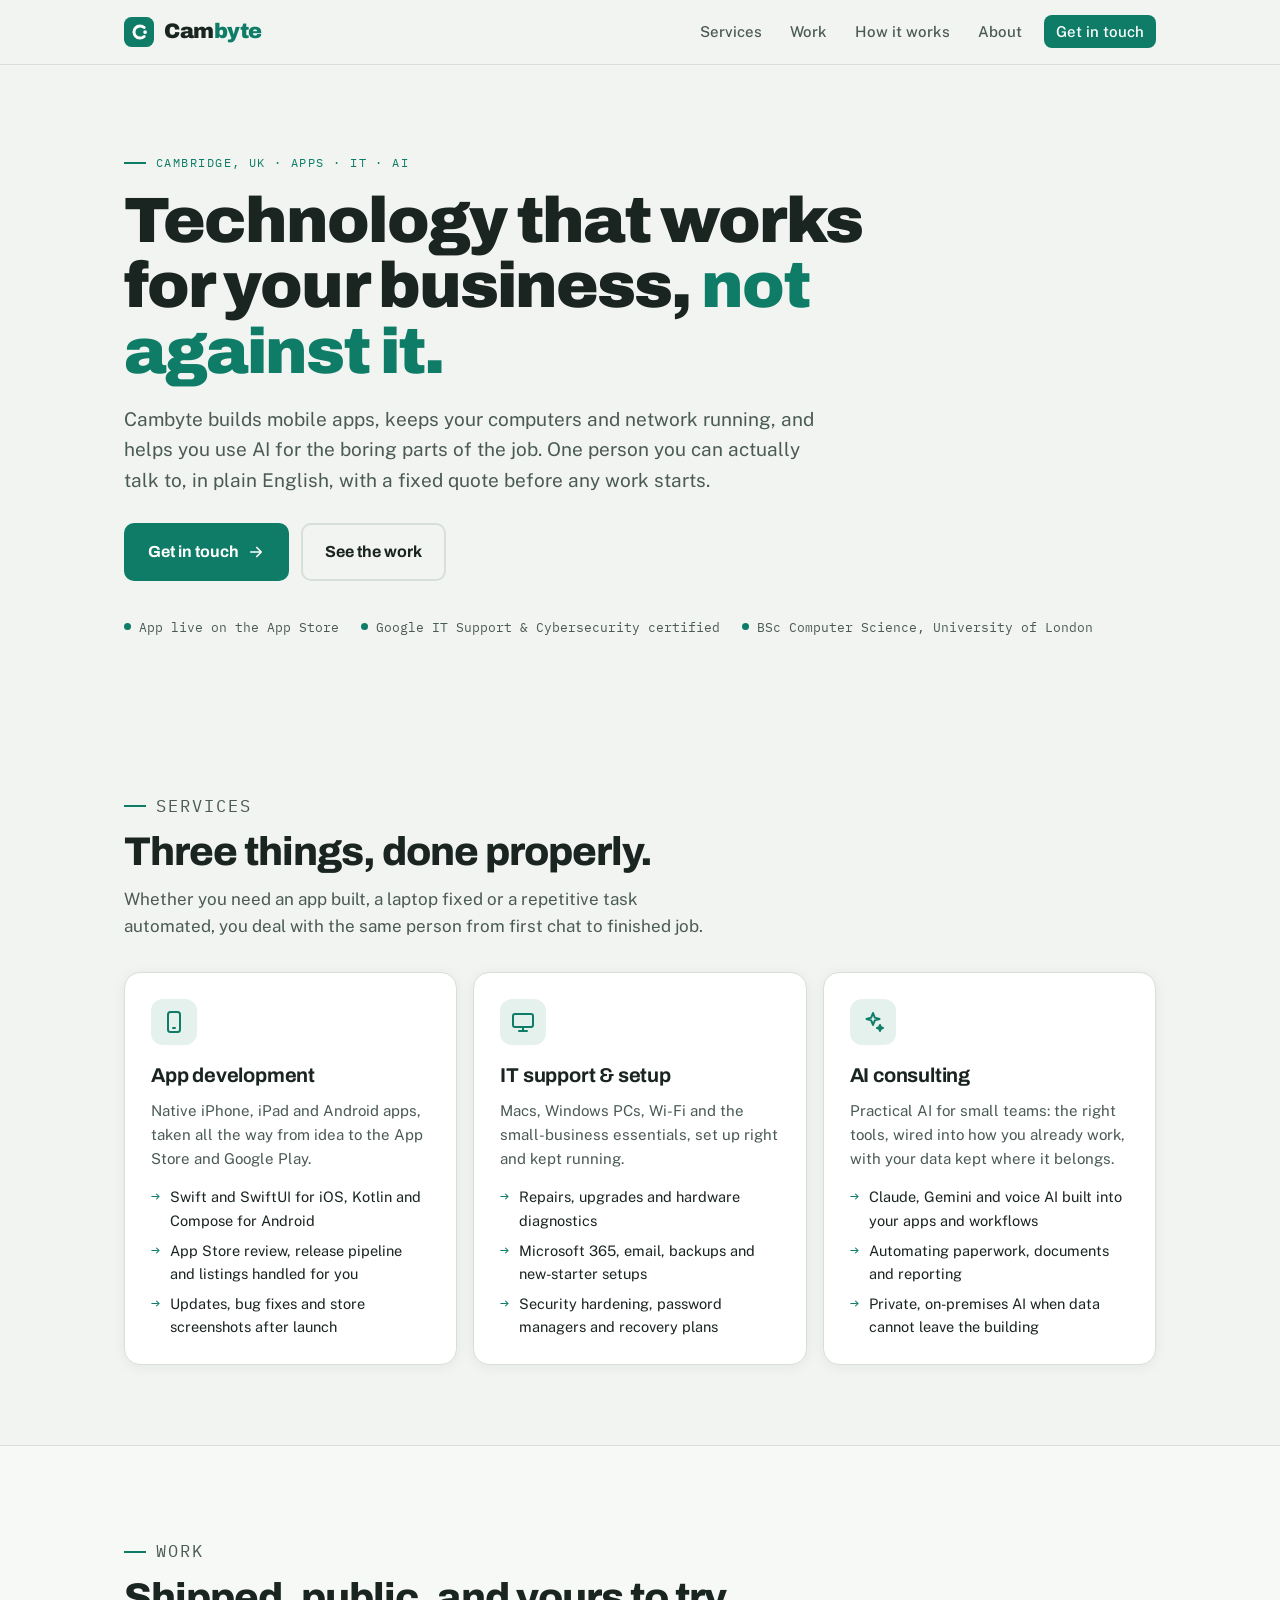
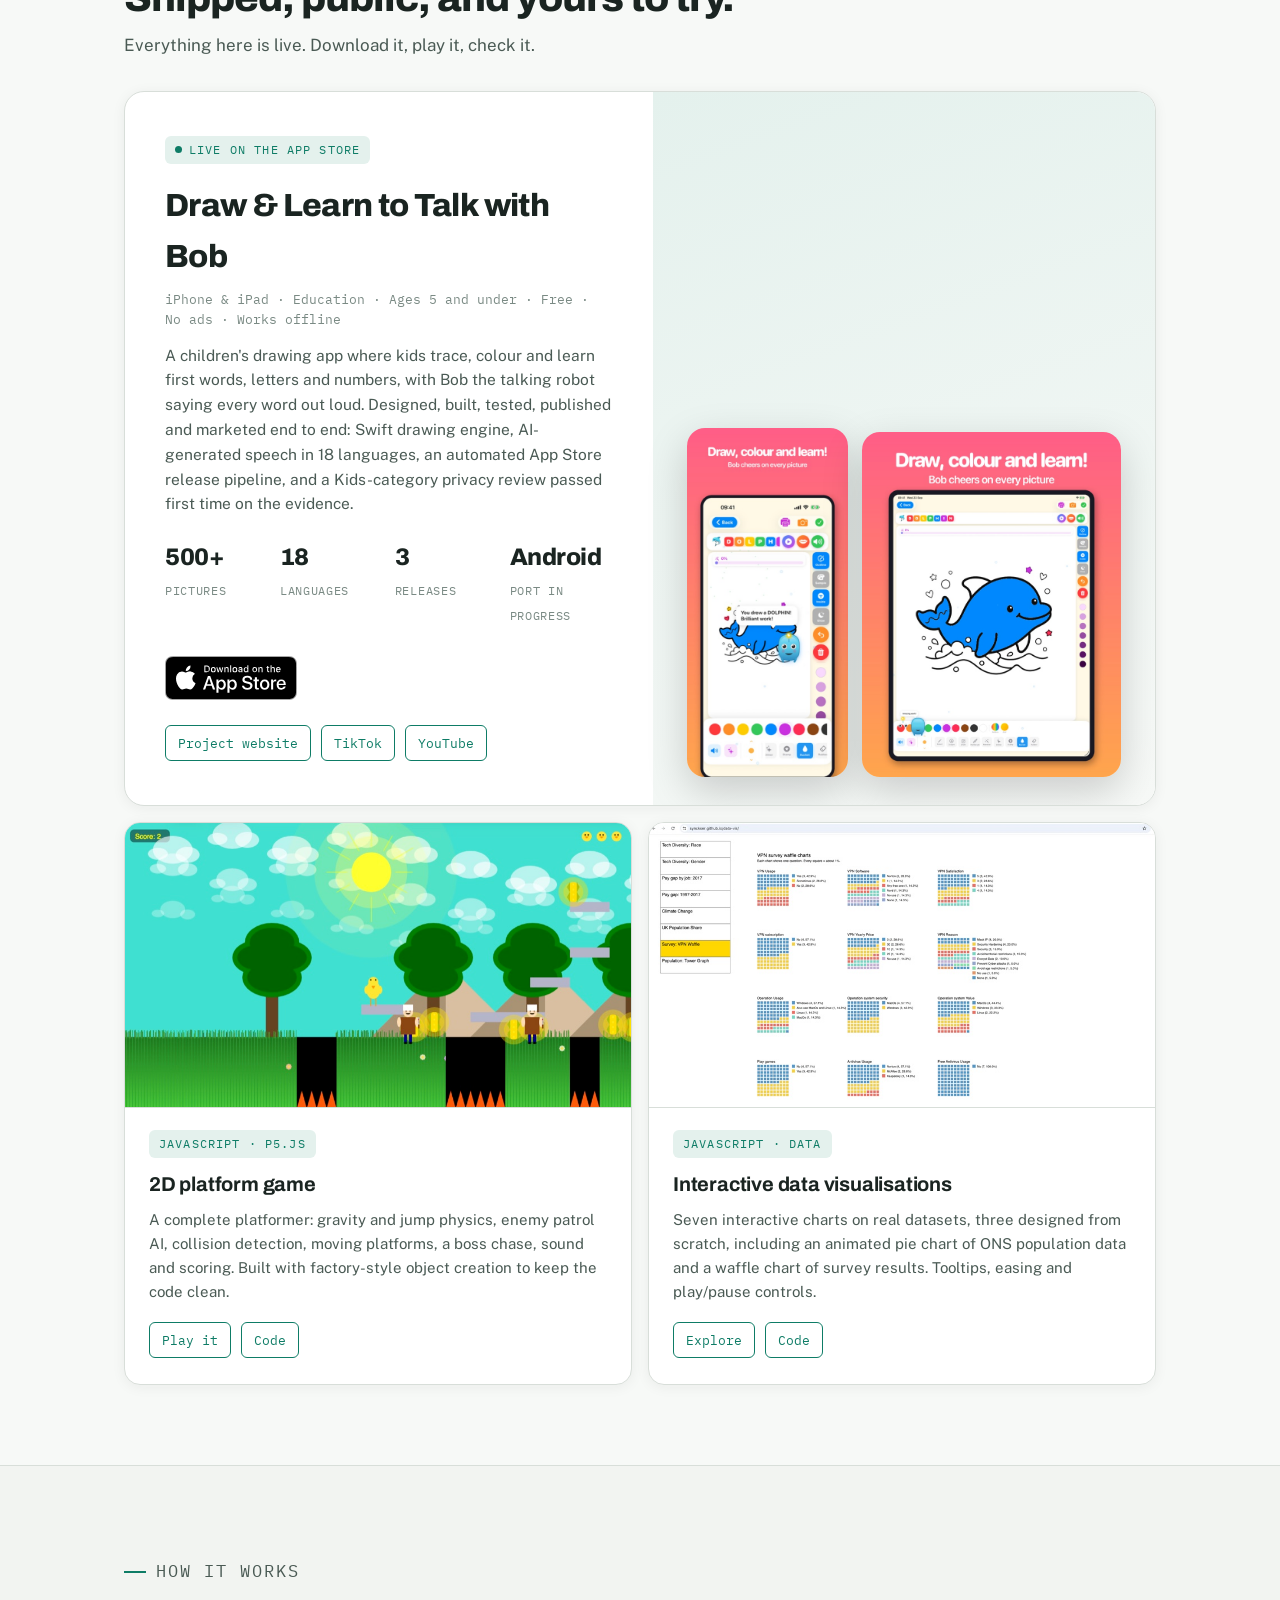
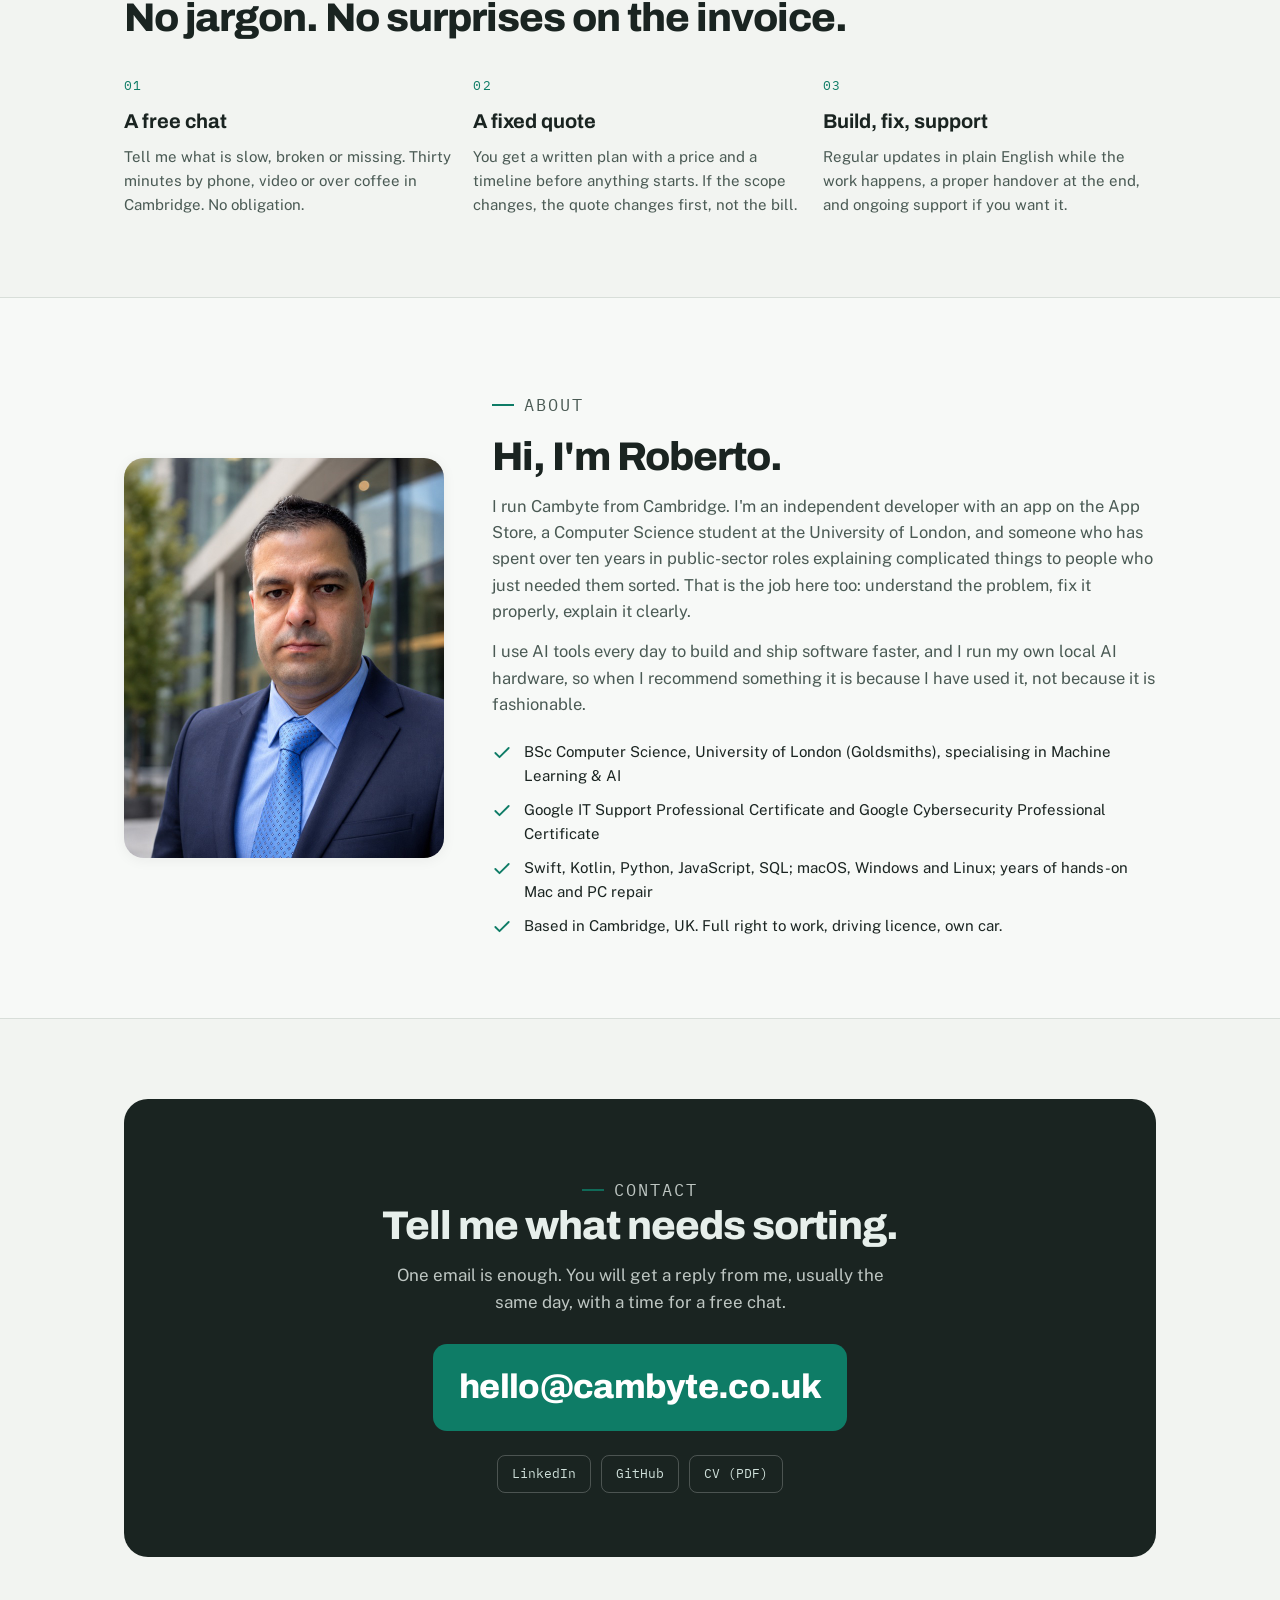
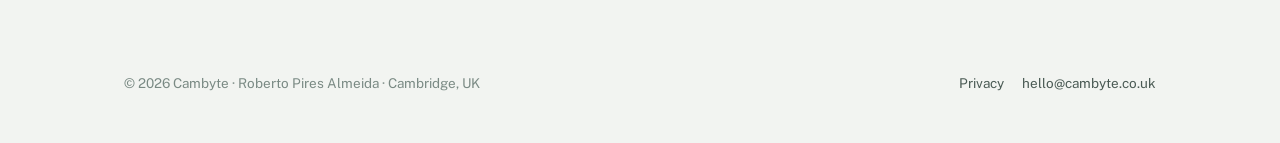
==== index.html @ 4ddfbe47 "Initial Cambyte site: services, work, about, contact, privacy Static HTML/CSS for cambyte.co.uk, dep" ====
<!DOCTYPE html>
<html lang="en-GB">
<head>
<meta charset="UTF-8">
<meta name="viewport" content="width=device-width, initial-scale=1">
<title>Cambyte — Apps, IT support and AI for small businesses in Cambridge</title>
<meta name="description" content="Cambyte builds iOS and Android apps, fixes and sets up IT, and helps small businesses in Cambridge put AI to work. Run by Roberto Pires Almeida, independent developer with an app live on the App Store.">
<link rel="canonical" href="https://cambyte.co.uk/">
<meta property="og:type" content="website">
<meta property="og:title" content="Cambyte — Apps, IT support and AI, Cambridge UK">
<meta property="og:description" content="App development, IT support and setup, and practical AI consulting for small businesses. Plain English, fixed quotes.">
<meta property="og:url" content="https://cambyte.co.uk/">
<meta property="og:image" content="https://cambyte.co.uk/assets/img/og.png">
<meta name="twitter:card" content="summary_large_image">
<meta name="theme-color" content="#0E7C66">
<link rel="icon" href="/assets/img/favicon.svg" type="image/svg+xml">
<link rel="apple-touch-icon" href="/assets/img/apple-touch-icon.png">
<link rel="preconnect" href="https://fonts.googleapis.com">
<link rel="preconnect" href="https://fonts.gstatic.com" crossorigin>
<link href="https://fonts.googleapis.com/css2?family=Archivo:wght@700;800;900&family=Public+Sans:wght@400;500;600&family=IBM+Plex+Mono:wght@400;500&display=swap" rel="stylesheet">
<link rel="stylesheet" href="/assets/style.css">
<script type="application/ld+json">
{
  "@context": "https://schema.org",
  "@type": "ProfessionalService",
  "name": "Cambyte",
  "url": "https://cambyte.co.uk/",
  "email": "hello@cambyte.co.uk",
  "description": "App development, IT support and AI consulting for small businesses in Cambridge, UK.",
  "founder": {"@type": "Person", "name": "Roberto Pires Almeida"},
  "address": {"@type": "PostalAddress", "addressLocality": "Cambridge", "addressCountry": "GB"},
  "areaServed": "Cambridge, UK",
  "sameAs": ["https://github.com/synckser", "https://www.linkedin.com/in/roberto-pires-03986415a/"]
}
</script>
</head>
<body>
<a class="skip" href="#main">Skip to content</a>

<header class="top">
  <div class="wrap">
    <a class="logo" href="/" aria-label="Cambyte home">
      <svg viewBox="0 0 32 32" aria-hidden="true"><rect width="32" height="32" rx="8" fill="#0E7C66"/><path d="M21.5 11.2A6.5 6.5 0 1 0 21.5 20.8" fill="none" stroke="#fff" stroke-width="3.2" stroke-linecap="round"/><circle cx="22.5" cy="16" r="2" fill="#fff"/></svg><b>Cam<span>byte</span></b></a>
    <nav id="nav" aria-label="Main">
      <button class="menu-btn" aria-expanded="false" aria-controls="nav-list" aria-label="Open menu">
        <svg width="22" height="22" viewBox="0 0 24 24" fill="none" stroke="currentColor" stroke-width="2" stroke-linecap="round"><path d="M4 7h16M4 12h16M4 17h16"/></svg>
      </button>
      <ul id="nav-list">
        <li><a href="#services">Services</a></li>
        <li><a href="#work">Work</a></li>
        <li><a href="#how">How it works</a></li>
        <li><a href="#about">About</a></li>
        <li><a class="cta" href="#contact">Get in touch</a></li>
      </ul>
    </nav>
  </div>
</header>

<main id="main">

<section class="hero">
  <div class="wrap">
    <p class="eyebrow">Cambridge, UK · Apps · IT · AI</p>
    <h1>Technology that works for your business, <em>not against it.</em></h1>
    <p class="lede">Cambyte builds mobile apps, keeps your computers and network running, and helps you use AI for the boring parts of the job. One person you can actually talk to, in plain English, with a fixed quote before any work starts.</p>
    <div class="actions">
      <a class="btn btn-primary" href="#contact">Get in touch
        <svg width="18" height="18" viewBox="0 0 24 24" fill="none" stroke="currentColor" stroke-width="2.2" stroke-linecap="round" stroke-linejoin="round"><path d="M5 12h14M13 6l6 6-6 6"/></svg>
      </a>
      <a class="btn btn-ghost" href="#work">See the work</a>
    </div>
    <ul class="trust">
      <li>App live on the App Store</li>
      <li>Google IT Support &amp; Cybersecurity certified</li>
      <li>BSc Computer Science, University of London</li>
    </ul>
  </div>
</section>

<section id="services">
  <div class="wrap">
    <div class="sec-head">
      <p class="eyebrow">Services</p>
      <h2>Three things, done properly.</h2>
      <p>Whether you need an app built, a laptop fixed or a repetitive task automated, you deal with the same person from first chat to finished job.</p>
    </div>
    <div class="grid grid-3">
      <article class="card">
        <div class="icon" aria-hidden="true"><svg viewBox="0 0 24 24" fill="none" stroke="currentColor" stroke-width="2" stroke-linecap="round" stroke-linejoin="round"><rect x="6" y="2" width="12" height="20" rx="2.5"/><path d="M11 18h2"/></svg></div>
        <h3>App development</h3>
        <p>Native iPhone, iPad and Android apps, taken all the way from idea to the App Store and Google Play.</p>
        <ul>
          <li>Swift and SwiftUI for iOS, Kotlin and Compose for Android</li>
          <li>App Store review, release pipeline and listings handled for you</li>
          <li>Updates, bug fixes and store screenshots after launch</li>
        </ul>
      </article>
      <article class="card">
        <div class="icon" aria-hidden="true"><svg viewBox="0 0 24 24" fill="none" stroke="currentColor" stroke-width="2" stroke-linecap="round" stroke-linejoin="round"><rect x="2" y="4" width="20" height="13" rx="2"/><path d="M8 21h8M12 17v4"/></svg></div>
        <h3>IT support &amp; setup</h3>
        <p>Macs, Windows PCs, Wi-Fi and the small-business essentials, set up right and kept running.</p>
        <ul>
          <li>Repairs, upgrades and hardware diagnostics</li>
          <li>Microsoft 365, email, backups and new-starter setups</li>
          <li>Security hardening, password managers and recovery plans</li>
        </ul>
      </article>
      <article class="card">
        <div class="icon" aria-hidden="true"><svg viewBox="0 0 24 24" fill="none" stroke="currentColor" stroke-width="2" stroke-linecap="round" stroke-linejoin="round"><path d="M12 3l1.8 4.6L18.5 9l-4.7 1.4L12 15l-1.8-4.6L5.5 9l4.7-1.4z"/><path d="M19 15l.8 2.2L22 18l-2.2.8L19 21l-.8-2.2L16 18l2.2-.8z"/></svg></div>
        <h3>AI consulting</h3>
        <p>Practical AI for small teams: the right tools, wired into how you already work, with your data kept where it belongs.</p>
        <ul>
          <li>Claude, Gemini and voice AI built into your apps and workflows</li>
          <li>Automating paperwork, documents and reporting</li>
          <li>Private, on-premises AI when data cannot leave the building</li>
        </ul>
      </article>
    </div>
  </div>
</section>

<section id="work" class="alt">
  <div class="wrap">
    <div class="sec-head">
      <p class="eyebrow">Work</p>
      <h2>Shipped, public, and yours to try.</h2>
      <p>Everything here is live. Download it, play it, check it.</p>
    </div>

    <article class="feature">
      <div class="feature-body">
        <span class="tag live">Live on the App Store</span>
        <h3>Draw &amp; Learn to Talk with Bob</h3>
        <p class="meta">iPhone &amp; iPad · Education · Ages 5 and under · Free · No ads · Works offline</p>
        <p>A children's drawing app where kids trace, colour and learn first words, letters and numbers, with Bob the talking robot saying every word out loud. Designed, built, tested, published and marketed end to end: Swift drawing engine, AI-generated speech in 18 languages, an automated App Store release pipeline, and a Kids-category privacy review passed first time on the evidence.</p>
        <div class="stats">
          <div class="stat"><b>500+</b><span>pictures</span></div>
          <div class="stat"><b>18</b><span>languages</span></div>
          <div class="stat"><b>3</b><span>releases</span></div>
          <div class="stat"><b>Android</b><span>port in progress</span></div>
        </div>
        <a class="badge" href="https://apps.apple.com/app/id6777554616?ct=cambyte" rel="noopener"><img src="/assets/img/app-store-badge.svg" alt="Download on the App Store" width="150" height="50"></a>
        <div class="links">
          <a href="https://drawandlearn.app" rel="noopener">Project website</a>
          <a href="https://www.tiktok.com/@drawandlearnbob" rel="noopener">TikTok</a>
          <a href="https://www.youtube.com/@DrawLearnwithBob" rel="noopener">YouTube</a>
        </div>
      </div>
      <div class="feature-media">
        <img class="phone" src="/assets/img/dl-iphone-1.jpg" alt="Draw &amp; Learn on iPhone: a child colouring a picture while Bob the robot cheers" width="414" height="900" loading="lazy">
        <img class="tablet" src="/assets/img/dl-ipad-1.jpg" alt="Draw &amp; Learn on iPad: tracing letters with Bob" width="900" height="675" loading="lazy">
      </div>
    </article>

    <div class="grid grid-2 small-work">
      <article class="card">
        <img src="/assets/img/game.jpg" alt="Screenshot of the 2D platform game" width="900" height="508" loading="lazy">
        <div class="body">
          <span class="tag">JavaScript · p5.js</span>
          <h3>2D platform game</h3>
          <p>A complete platformer: gravity and jump physics, enemy patrol AI, collision detection, moving platforms, a boss chase, sound and scoring. Built with factory-style object creation to keep the code clean.</p>
          <div class="links">
            <a href="https://synckser.github.io/game-final/" rel="noopener">Play it</a>
            <a href="https://github.com/synckser/game-final" rel="noopener">Code</a>
          </div>
        </div>
      </article>
      <article class="card">
        <img src="/assets/img/datavis.jpg" alt="Waffle chart from the interactive data visualisation project" width="900" height="508" loading="lazy">
        <div class="body">
          <span class="tag">JavaScript · data</span>
          <h3>Interactive data visualisations</h3>
          <p>Seven interactive charts on real datasets, three designed from scratch, including an animated pie chart of ONS population data and a waffle chart of survey results. Tooltips, easing and play/pause controls.</p>
          <div class="links">
            <a href="https://synckser.github.io/data-vis/" rel="noopener">Explore</a>
            <a href="https://github.com/synckser/data-vis" rel="noopener">Code</a>
          </div>
        </div>
      </article>
    </div>
  </div>
</section>

<section id="how">
  <div class="wrap">
    <div class="sec-head">
      <p class="eyebrow">How it works</p>
      <h2>No jargon. No surprises on the invoice.</h2>
    </div>
    <div class="grid grid-3 steps">
      <div class="step">
        <span class="num">01</span>
        <h3>A free chat</h3>
        <p>Tell me what is slow, broken or missing. Thirty minutes by phone, video or over coffee in Cambridge. No obligation.</p>
      </div>
      <div class="step">
        <span class="num">02</span>
        <h3>A fixed quote</h3>
        <p>You get a written plan with a price and a timeline before anything starts. If the scope changes, the quote changes first, not the bill.</p>
      </div>
      <div class="step">
        <span class="num">03</span>
        <h3>Build, fix, support</h3>
        <p>Regular updates in plain English while the work happens, a proper handover at the end, and ongoing support if you want it.</p>
      </div>
    </div>
  </div>
</section>

<section id="about" class="alt">
  <div class="wrap">
    <div class="about">
      <img src="/assets/img/roberto.jpg" alt="Roberto Pires Almeida" width="640" height="800" loading="lazy">
      <div>
        <p class="eyebrow">About</p>
        <h2>Hi, I'm Roberto.</h2>
        <p>I run Cambyte from Cambridge. I'm an independent developer with an app on the App Store, a Computer Science student at the University of London, and someone who has spent over ten years in public-sector roles explaining complicated things to people who just needed them sorted. That is the job here too: understand the problem, fix it properly, explain it clearly.</p>
        <p>I use AI tools every day to build and ship software faster, and I run my own local AI hardware, so when I recommend something it is because I have used it, not because it is fashionable.</p>
        <ul class="creds">
          <li><svg viewBox="0 0 24 24" fill="none" stroke="currentColor" stroke-width="2.2" stroke-linecap="round" stroke-linejoin="round" aria-hidden="true"><path d="M20 6L9 17l-5-5"/></svg>BSc Computer Science, University of London (Goldsmiths), specialising in Machine Learning &amp; AI</li>
          <li><svg viewBox="0 0 24 24" fill="none" stroke="currentColor" stroke-width="2.2" stroke-linecap="round" stroke-linejoin="round" aria-hidden="true"><path d="M20 6L9 17l-5-5"/></svg>Google IT Support Professional Certificate and Google Cybersecurity Professional Certificate</li>
          <li><svg viewBox="0 0 24 24" fill="none" stroke="currentColor" stroke-width="2.2" stroke-linecap="round" stroke-linejoin="round" aria-hidden="true"><path d="M20 6L9 17l-5-5"/></svg>Swift, Kotlin, Python, JavaScript, SQL; macOS, Windows and Linux; years of hands-on Mac and PC repair</li>
          <li><svg viewBox="0 0 24 24" fill="none" stroke="currentColor" stroke-width="2.2" stroke-linecap="round" stroke-linejoin="round" aria-hidden="true"><path d="M20 6L9 17l-5-5"/></svg>Based in Cambridge, UK. Full right to work, driving licence, own car.</li>
        </ul>
      </div>
    </div>
  </div>
</section>

<section id="contact">
  <div class="wrap">
    <div class="contact">
      <p class="eyebrow" style="justify-content:center">Contact</p>
      <h2>Tell me what needs sorting.</h2>
      <p>One email is enough. You will get a reply from me, usually the same day, with a time for a free chat.</p>
      <a class="email" href="mailto:hello@cambyte.co.uk?subject=Hello%20Cambyte">hello@cambyte.co.uk</a>
      <div class="socials">
        <a href="https://www.linkedin.com/in/roberto-pires-03986415a/" rel="noopener">LinkedIn</a>
        <a href="https://github.com/synckser" rel="noopener">GitHub</a>
        <a href="/assets/Roberto-Pires-Almeida-CV.pdf">CV (PDF)</a>
      </div>
    </div>
  </div>
</section>

</main>

<footer>
  <div class="wrap">
    <div>© 2026 Cambyte · Roberto Pires Almeida · Cambridge, UK</div>
    <ul>
      <li><a href="/privacy/">Privacy</a></li>
      <li><a href="mailto:hello@cambyte.co.uk">hello@cambyte.co.uk</a></li>
    </ul>
  </div>
</footer>

<script src="/assets/site.js" defer></script>
</body>
</html>
---- assets/style.css ----
:root{
  --bg:#F2F4F1; --surface:#FFFFFF; --surface-2:#F7F9F7; --ink:#1A2421; --ink-soft:#4A5A54; --ink-faint:#7A8A84;
  --teal:#0E7C66; --teal-deep:#0A5C4C; --teal-tint:#E4F1ED; --stamp:#C6402F; --line:#D8DED9;
  --shadow:0 2px 14px rgba(26,36,33,.06);
  --font-head:'Archivo',system-ui,sans-serif; --font-body:'Public Sans',system-ui,sans-serif; --font-mono:'IBM Plex Mono',ui-monospace,monospace;
}
@media (prefers-color-scheme:dark){
  :root:not([data-theme="light"]){
    --bg:#101614; --surface:#182019; --surface-2:#1E2822; --ink:#E8EFEB; --ink-soft:#A9B8B1; --ink-faint:#7D8C86;
    --teal:#3FB89C; --teal-deep:#6CCDB6; --teal-tint:#15302A; --stamp:#E66B59; --line:#2A3630;
    --shadow:0 2px 14px rgba(0,0,0,.35);
  }
}
:root[data-theme="dark"]{
  --bg:#101614; --surface:#182019; --surface-2:#1E2822; --ink:#E8EFEB; --ink-soft:#A9B8B1; --ink-faint:#7D8C86;
  --teal:#3FB89C; --teal-deep:#6CCDB6; --teal-tint:#15302A; --stamp:#E66B59; --line:#2A3630;
  --shadow:0 2px 14px rgba(0,0,0,.35);
}

*{margin:0;padding:0;box-sizing:border-box}
html{scroll-behavior:smooth;-webkit-text-size-adjust:100%}
body{background:var(--bg);color:var(--ink);font-family:var(--font-body);line-height:1.6;-webkit-font-smoothing:antialiased;overflow-x:hidden}
img{max-width:100%;height:auto;display:block}
a{color:var(--teal)}
a:focus-visible,button:focus-visible{outline:3px solid var(--teal);outline-offset:3px;border-radius:4px}
.wrap{max-width:1080px;margin:0 auto;padding:0 16px}
@media(min-width:640px){.wrap{padding:0 24px}}
.mono{font-family:var(--font-mono)}
.skip{position:absolute;left:-999px;top:8px;background:var(--teal);color:#fff;padding:8px 12px;border-radius:6px;z-index:100}
.skip:focus{left:8px}

/* header */
.top{position:sticky;top:0;z-index:50;background:color-mix(in srgb,var(--bg) 88%,transparent);backdrop-filter:blur(10px);border-bottom:1px solid var(--line)}
.top .wrap{display:flex;align-items:center;justify-content:space-between;height:64px;gap:12px}
.logo b{font-weight:inherit}
.logo{display:flex;align-items:center;gap:10px;text-decoration:none;color:var(--ink);font-family:var(--font-head);font-weight:900;font-size:21px;letter-spacing:-.02em}
.logo svg{width:30px;height:30px;flex:none}
.logo span{color:var(--teal)}
nav ul{list-style:none;display:none;gap:4px}
nav a{text-decoration:none;color:var(--ink-soft);font-weight:500;font-size:15px;padding:8px 12px;border-radius:8px}
nav a:hover{color:var(--ink);background:var(--surface-2)}
nav a.cta{background:var(--teal);color:#fff;margin-left:6px}
nav a.cta:hover{background:var(--teal-deep);color:#fff}
.menu-btn{display:inline-flex;align-items:center;justify-content:center;width:42px;height:42px;border:1px solid var(--line);background:var(--surface);border-radius:8px;cursor:pointer;color:var(--ink)}
@media(min-width:800px){nav ul{display:flex}.menu-btn{display:none}}
nav.open ul{display:flex;flex-direction:column;position:absolute;left:0;right:0;top:64px;background:var(--surface);border-bottom:1px solid var(--line);padding:12px 16px 16px;box-shadow:var(--shadow)}
nav.open a{display:block;padding:12px}
nav.open a.cta{margin:8px 0 0;text-align:center}

/* hero */
.hero{padding:56px 0 40px}
@media(min-width:800px){.hero{padding:88px 0 64px}}
.eyebrow{font-family:var(--font-mono);font-size:12px;letter-spacing:.12em;text-transform:uppercase;color:var(--teal);margin-bottom:16px;display:flex;align-items:center;gap:10px}
.eyebrow::before{content:"";width:22px;height:2px;background:var(--teal)}
h1{font-family:var(--font-head);font-weight:900;font-size:clamp(34px,6.2vw,64px);line-height:1.02;letter-spacing:-.03em;max-width:19ch}
h1 em{font-style:normal;color:var(--teal)}
.lede{margin-top:20px;font-size:clamp(16px,2vw,19px);color:var(--ink-soft);max-width:58ch}
.actions{display:flex;flex-wrap:wrap;gap:12px;margin-top:28px}
.btn{display:inline-flex;align-items:center;gap:8px;text-decoration:none;font-family:var(--font-head);font-weight:700;font-size:16px;padding:14px 22px;border-radius:10px;border:2px solid transparent;transition:background .15s,border-color .15s,color .15s}
.btn-primary{background:var(--teal);color:#fff}
.btn-primary:hover{background:var(--teal-deep)}
.btn-ghost{background:transparent;color:var(--ink);border-color:var(--line)}
.btn-ghost:hover{border-color:var(--teal);color:var(--teal)}
.trust{margin-top:36px;display:flex;flex-wrap:wrap;gap:10px 22px;font-family:var(--font-mono);font-size:12.5px;color:var(--ink-soft)}
.trust li{list-style:none;display:flex;align-items:center;gap:8px}
.trust li::before{content:"";width:7px;height:7px;border-radius:50%;background:var(--teal)}

/* sections */
section{padding:56px 0}
@media(min-width:800px){section{padding:80px 0}}
.sec-head{margin-bottom:32px}
.sec-head .eyebrow{margin-bottom:10px}
h2{font-family:var(--font-head);font-weight:800;font-size:clamp(26px,4vw,40px);line-height:1.1;letter-spacing:-.025em}
.sec-head p{margin-top:12px;color:var(--ink-soft);max-width:60ch;font-size:17px}
.grid{display:grid;gap:16px}
@media(min-width:720px){.grid-3{grid-template-columns:repeat(3,1fr)}.grid-2{grid-template-columns:repeat(2,1fr)}}
.card{background:var(--surface);border:1px solid var(--line);border-radius:16px;padding:26px;box-shadow:var(--shadow)}
.card h3{font-family:var(--font-head);font-weight:700;font-size:20px;letter-spacing:-.01em;margin:14px 0 8px}
.card p{color:var(--ink-soft);font-size:15px}
.card ul{margin-top:14px;padding-left:0;list-style:none;display:grid;gap:7px}
.card li{font-size:14.5px;display:flex;gap:10px;align-items:flex-start}
.card li::before{content:"→";color:var(--teal);font-family:var(--font-mono);flex:none}
.icon{width:46px;height:46px;border-radius:12px;background:var(--teal-tint);color:var(--teal);display:grid;place-items:center}
.icon svg{width:24px;height:24px}

/* work */
.alt{background:var(--surface-2);border-top:1px solid var(--line);border-bottom:1px solid var(--line)}
.feature{background:var(--surface);border:1px solid var(--line);border-radius:20px;overflow:hidden;box-shadow:var(--shadow);display:grid}
@media(min-width:860px){.feature{grid-template-columns:1.05fr 1fr}}
.feature-body{padding:30px 26px}
@media(min-width:860px){.feature-body{padding:44px 40px}}
.tag{display:inline-block;font-family:var(--font-mono);font-size:11.5px;letter-spacing:.1em;text-transform:uppercase;color:var(--teal);background:var(--teal-tint);padding:5px 10px;border-radius:6px}
.tag.live::before{content:"";display:inline-block;width:7px;height:7px;border-radius:50%;background:var(--teal);margin-right:7px;vertical-align:1px}
.feature h3{font-family:var(--font-head);font-weight:800;font-size:clamp(24px,3vw,32px);letter-spacing:-.02em;margin:16px 0 6px}
.feature .meta{font-family:var(--font-mono);font-size:12.5px;color:var(--ink-faint);margin-bottom:14px}
.feature p{color:var(--ink-soft);font-size:15.5px}
.stats{display:grid;grid-template-columns:repeat(2,1fr);gap:12px;margin:22px 0}
@media(min-width:480px){.stats{grid-template-columns:repeat(4,1fr)}}
.stat b{display:block;font-family:var(--font-head);font-size:24px;font-weight:800;letter-spacing:-.02em;color:var(--ink)}
.stat span{font-family:var(--font-mono);font-size:11.5px;color:var(--ink-faint);text-transform:uppercase;letter-spacing:.06em}
.feature-media{background:linear-gradient(160deg,var(--teal-tint),var(--surface-2));padding:28px;display:flex;align-items:flex-end;justify-content:center;gap:14px;min-height:280px}
.feature-media img{border-radius:18px;box-shadow:0 14px 40px rgba(0,0,0,.18)}
.feature-media .phone{width:min(36%,190px)}
.feature-media .tablet{width:min(58%,330px)}
.badge{display:inline-block;margin-top:6px}
.badge img{height:44px;width:auto}
.links{display:flex;flex-wrap:wrap;gap:10px;margin-top:18px}
.links a{font-family:var(--font-mono);font-size:12.5px;text-decoration:none;color:var(--teal);border:1px solid var(--teal);border-radius:6px;padding:7px 12px;transition:all .15s}
.links a:hover{background:var(--teal);color:#fff}
.small-work{margin-top:16px}
.small-work .card{padding:0;overflow:hidden}
.small-work img{aspect-ratio:16/9;object-fit:cover;width:100%;border-bottom:1px solid var(--line)}
.small-work .body{padding:22px 24px 26px}
.small-work h3{margin-top:10px}

/* steps */
.steps{counter-reset:step}
.step{position:relative;padding-left:0}
.step .num{font-family:var(--font-mono);color:var(--teal);font-size:13px;letter-spacing:.1em}
.step h3{font-family:var(--font-head);font-weight:700;font-size:20px;margin:8px 0 8px}
.step p{color:var(--ink-soft);font-size:15px}

/* about */
.about{display:grid;gap:28px;align-items:center}
@media(min-width:800px){.about{grid-template-columns:320px 1fr;gap:48px}}
.about img{border-radius:20px;box-shadow:var(--shadow);aspect-ratio:4/5;object-fit:cover}
.about p{color:var(--ink-soft);font-size:16.5px;margin-top:14px}
.creds{margin-top:22px;display:grid;gap:10px;list-style:none}
.creds li{display:flex;gap:12px;align-items:flex-start;font-size:15px}
.creds li svg{width:20px;height:20px;flex:none;color:var(--teal);margin-top:3px}

/* contact */
.contact{background:var(--ink);color:#E7EFEB;border-radius:24px;padding:40px 24px;text-align:center}
@media(min-width:800px){.contact{padding:64px 48px}}
:root[data-theme="dark"] .contact,:root:not([data-theme="light"]) .contact{background:var(--surface)}
@media(prefers-color-scheme:light){:root:not([data-theme="dark"]) .contact{background:#1A2421}}
.contact h2{color:inherit}
.contact p{color:inherit;opacity:.8;margin:14px auto 0;max-width:52ch;font-size:17px}
.contact .email{display:inline-block;margin-top:28px;font-family:var(--font-head);font-weight:800;font-size:clamp(20px,4vw,34px);letter-spacing:-.02em;color:#fff;background:var(--teal);text-decoration:none;padding:16px 26px;border-radius:14px}
.contact .email:hover{background:var(--teal-deep)}
.contact .socials{margin-top:24px;display:flex;justify-content:center;flex-wrap:wrap;gap:10px}
.contact .socials a{color:#CFE0DA;border:1px solid rgba(255,255,255,.22);text-decoration:none;font-family:var(--font-mono);font-size:13px;padding:8px 14px;border-radius:8px}
.contact .socials a:hover{border-color:#fff;color:#fff}

/* footer */
footer{padding:36px 0 48px;color:var(--ink-faint);font-size:13.5px}
footer .wrap{display:flex;flex-wrap:wrap;gap:12px 24px;justify-content:space-between;align-items:center}
footer a{color:var(--ink-soft);text-decoration:none}
footer a:hover{color:var(--teal)}
footer ul{list-style:none;display:flex;gap:18px;flex-wrap:wrap}

/* prose pages */
.prose{padding:56px 0 80px;max-width:720px}
.prose h1{font-size:clamp(30px,5vw,44px)}
.prose h2{font-size:22px;margin-top:36px}
.prose p,.prose li{color:var(--ink-soft);font-size:16.5px;margin-top:12px}
.prose ul{padding-left:22px}
.updated{font-family:var(--font-mono);font-size:12.5px;color:var(--ink-faint);margin-top:14px}

@media(prefers-reduced-motion:reduce){html{scroll-behavior:auto}*{transition:none!important}}
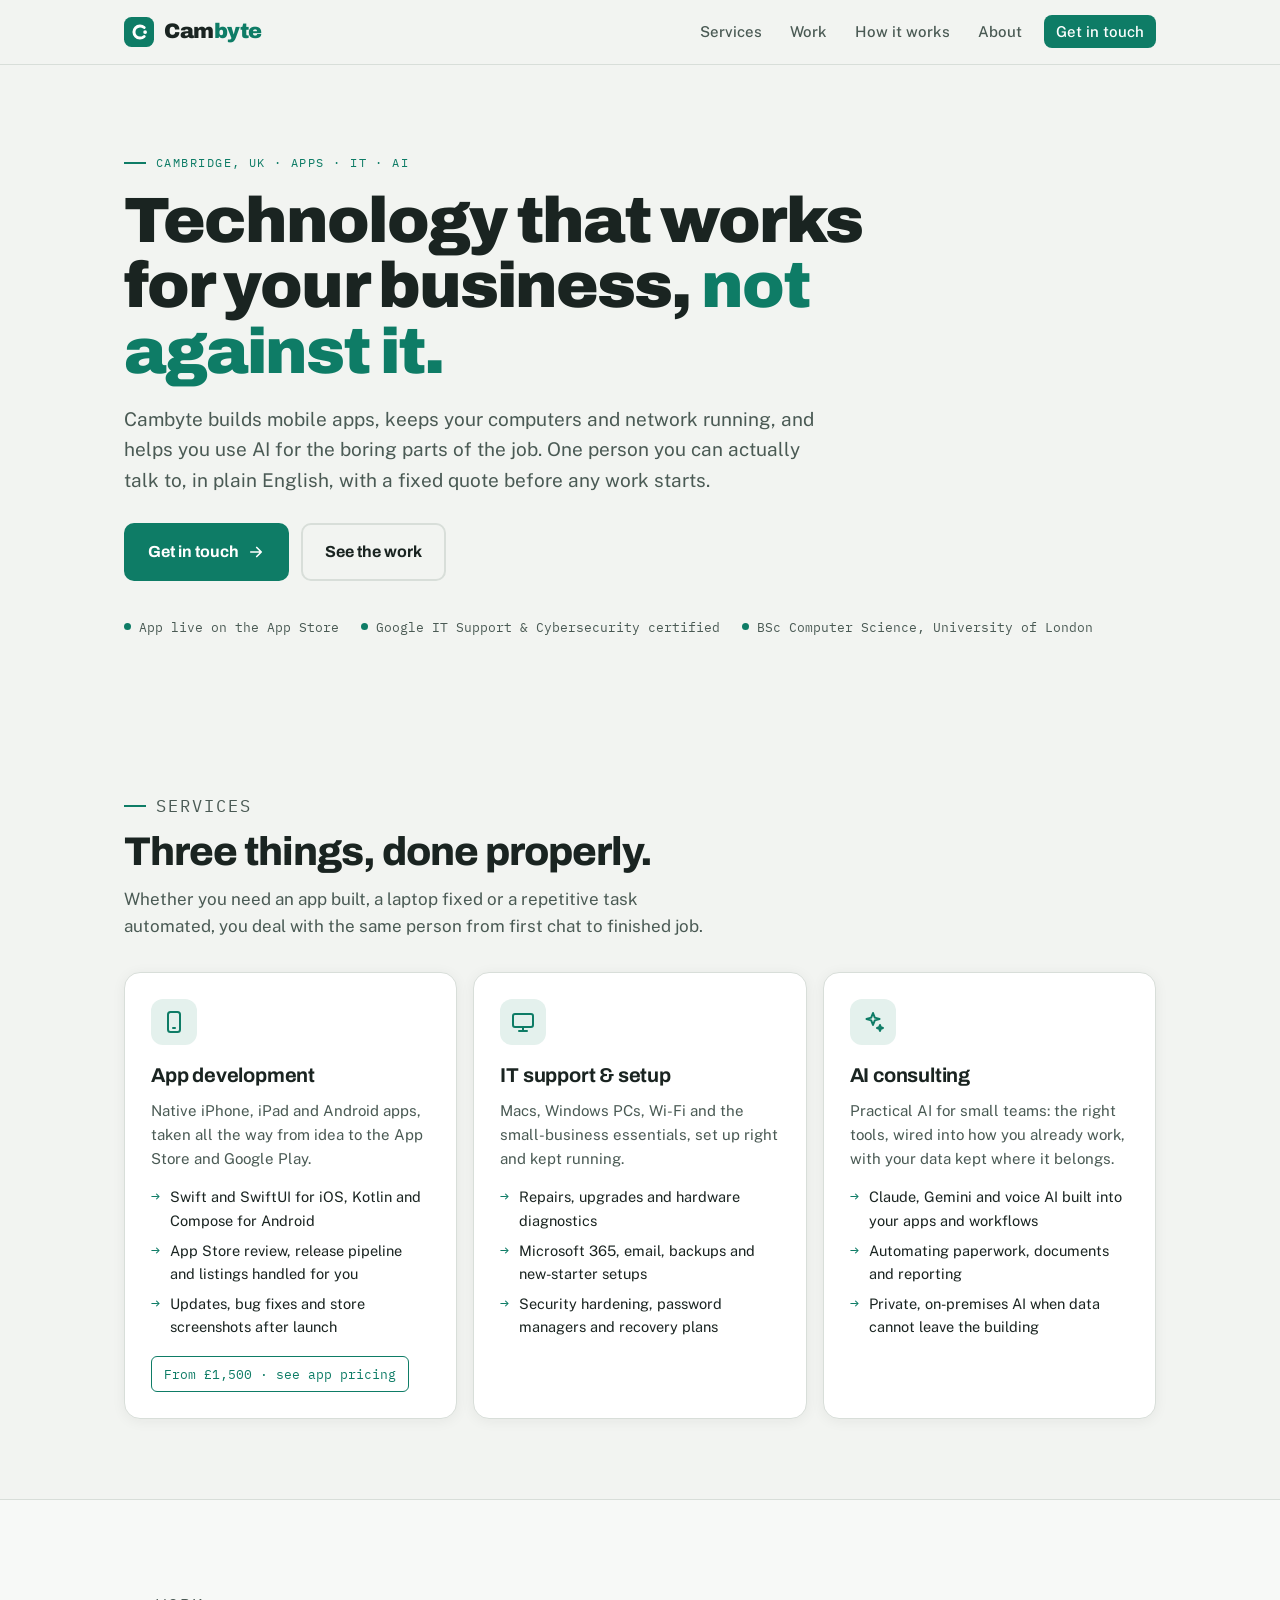
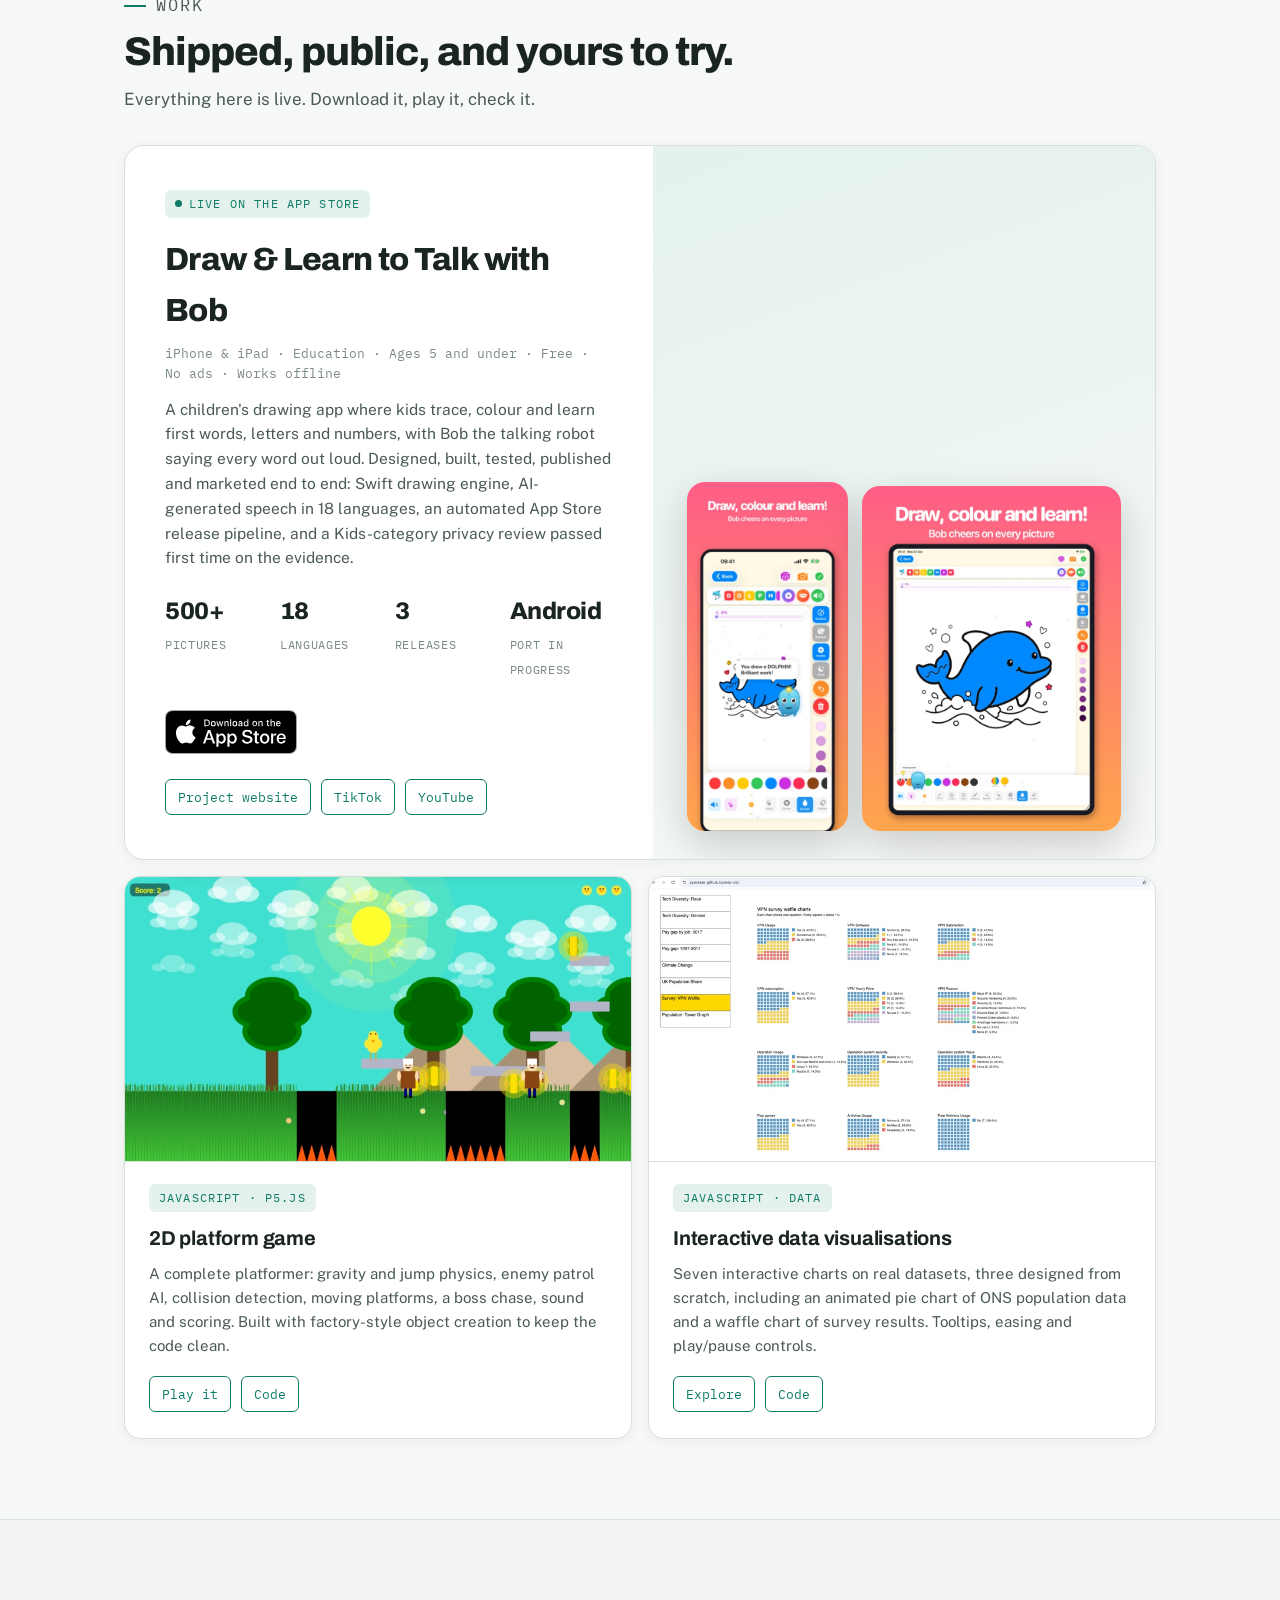
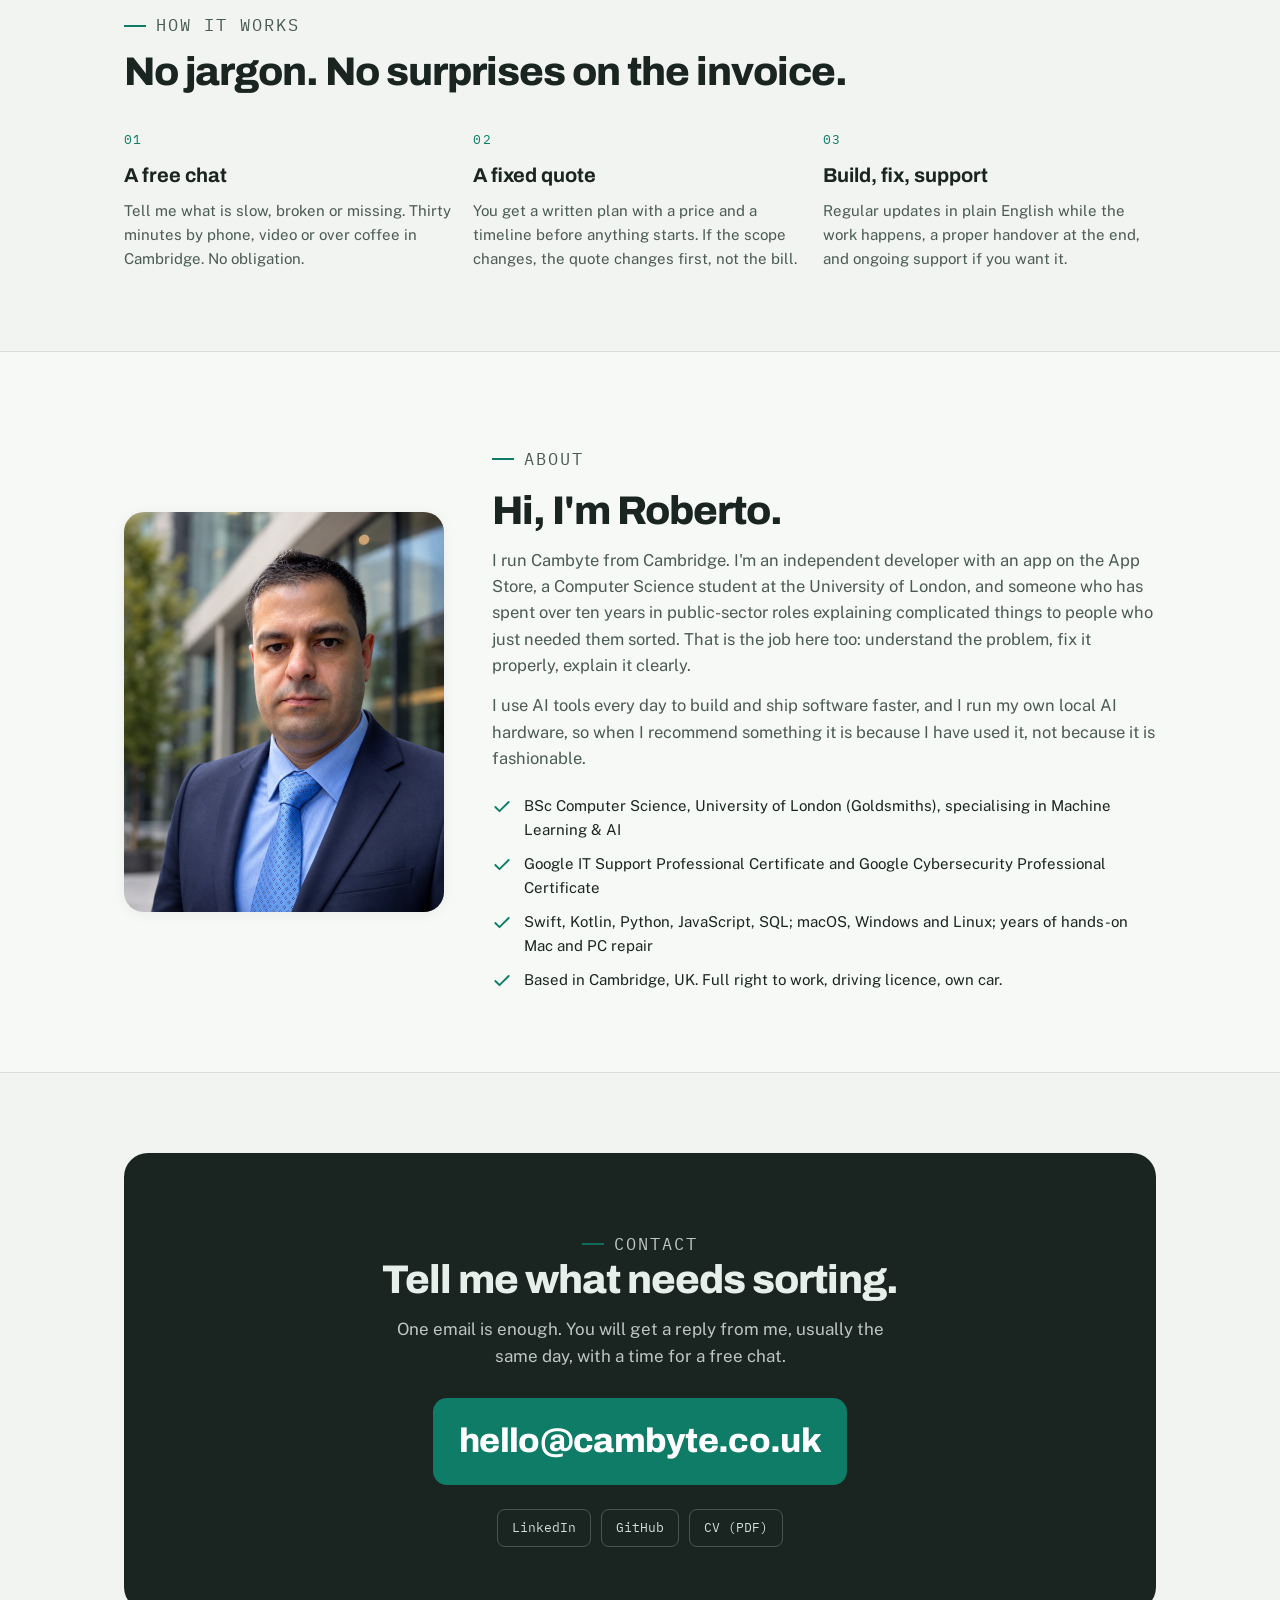
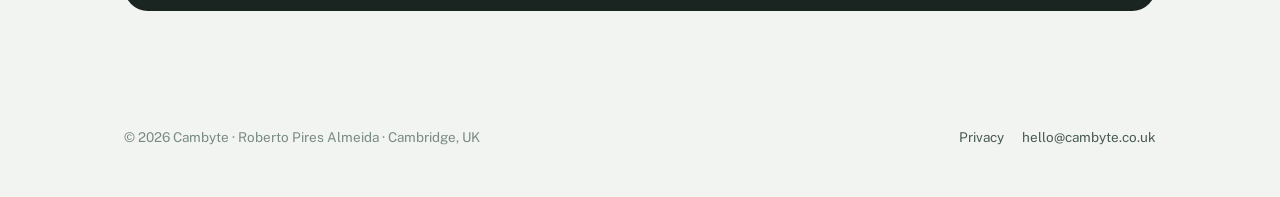
==== commit f3ae69f9: "Add /apps/ app-development landing page with pricing Standalone page at cambyte.co.uk/apps/: hero, D" ====
--- a/index.html
+++ b/index.html
@@ -94,6 +94,7 @@
           <li>App Store review, release pipeline and listings handled for you</li>
           <li>Updates, bug fixes and store screenshots after launch</li>
         </ul>
+        <div class="links"><a href="/apps/">From £1,500 · see app pricing</a></div>
       </article>
       <article class="card">
         <div class="icon" aria-hidden="true"><svg viewBox="0 0 24 24" fill="none" stroke="currentColor" stroke-width="2" stroke-linecap="round" stroke-linejoin="round"><rect x="2" y="4" width="20" height="13" rx="2"/><path d="M8 21h8M12 17v4"/></svg></div>
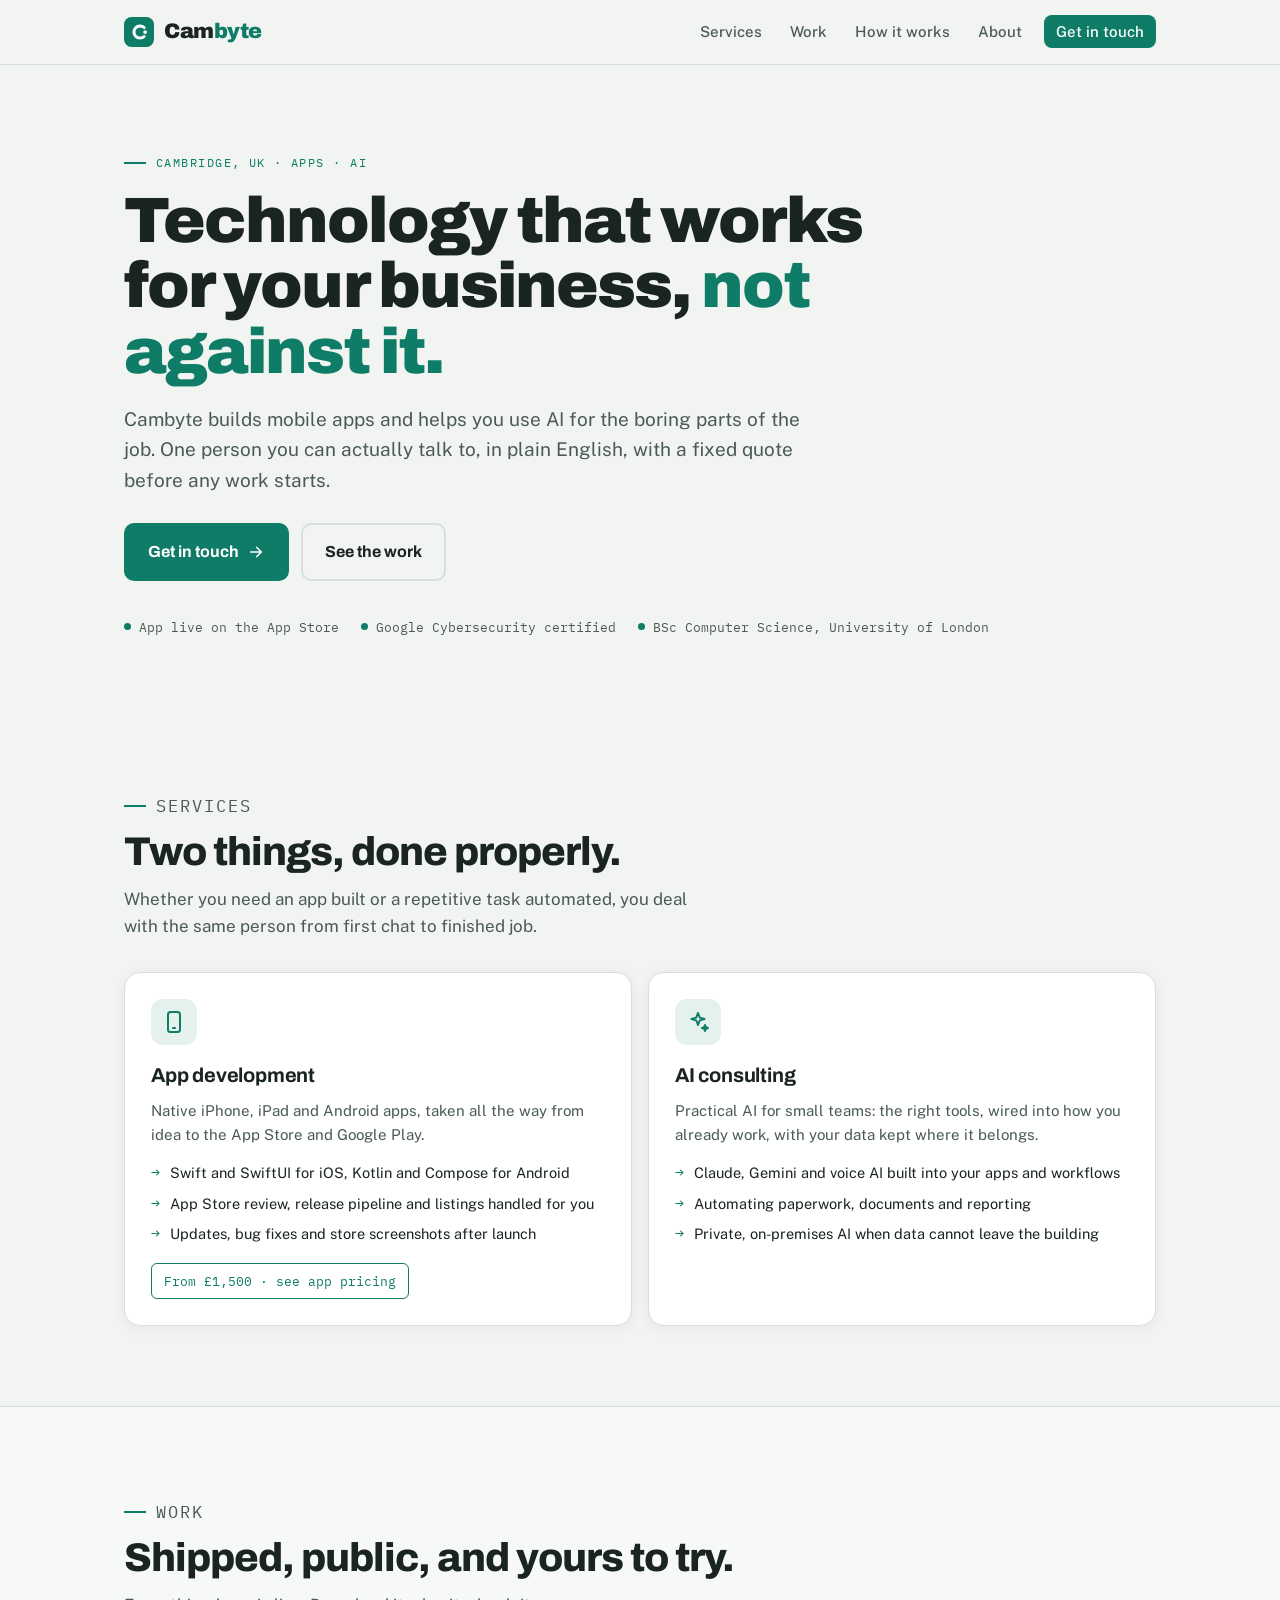
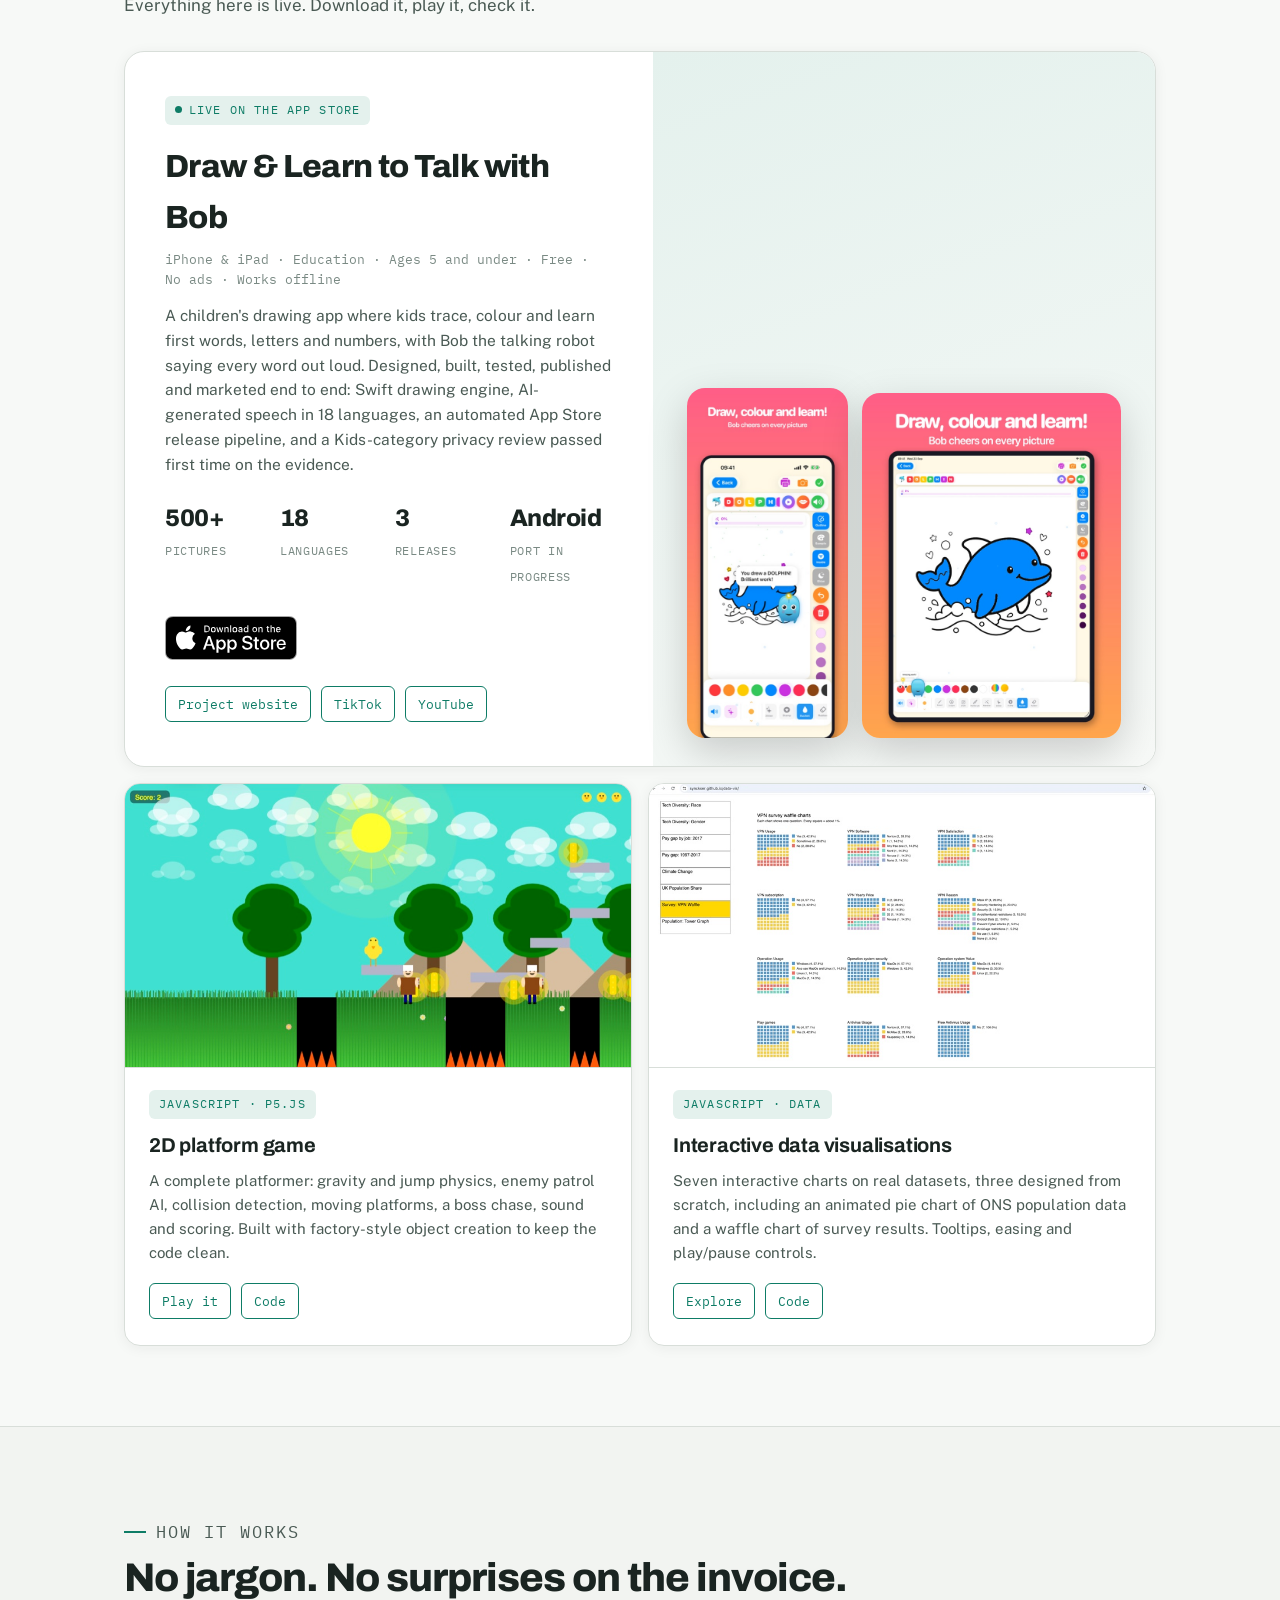
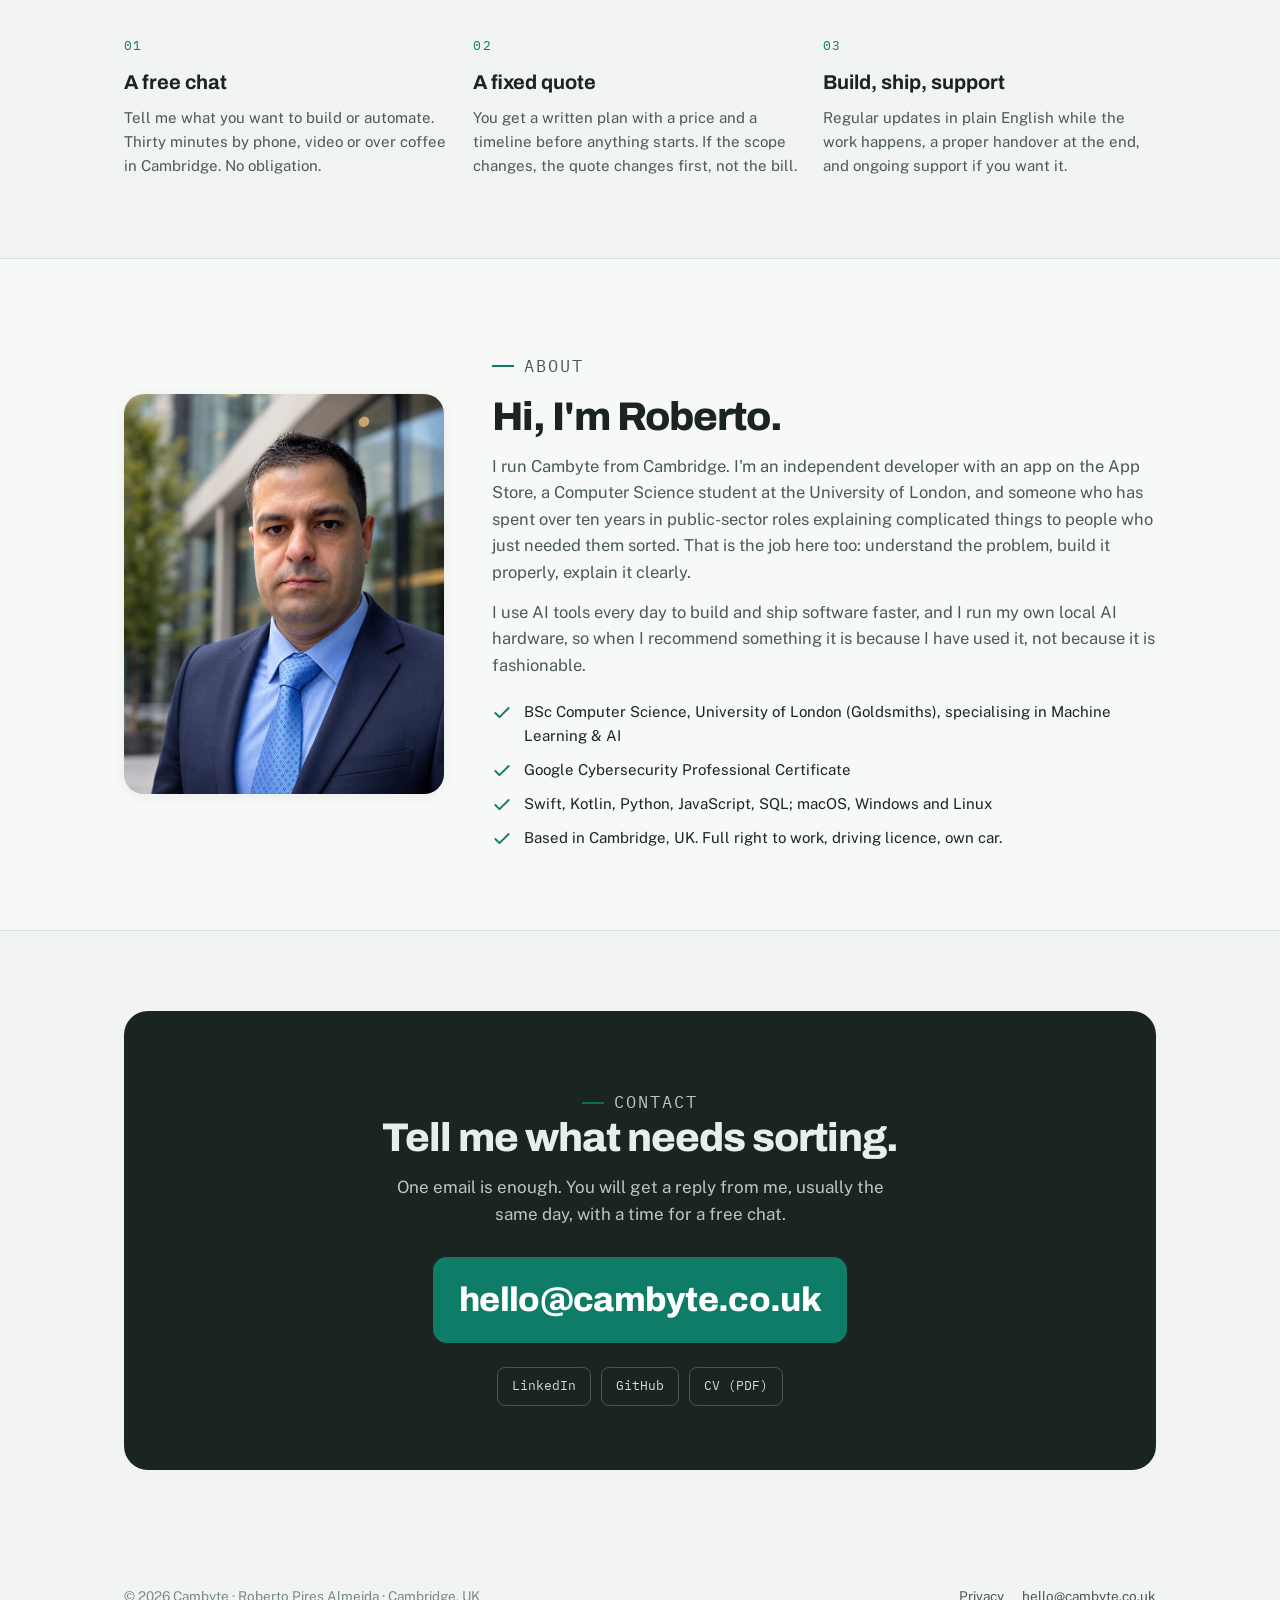
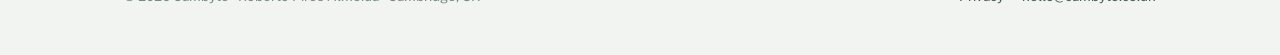
==== commit 393876ef: "Drop IT support service; focus site on app development and AI consulting - Remove IT support & setup" ====
--- a/index.html
+++ b/index.html
@@ -3,12 +3,12 @@
 <head>
 <meta charset="UTF-8">
 <meta name="viewport" content="width=device-width, initial-scale=1">
-<title>Cambyte — Apps, IT support and AI for small businesses in Cambridge</title>
-<meta name="description" content="Cambyte builds iOS and Android apps, fixes and sets up IT, and helps small businesses in Cambridge put AI to work. Run by Roberto Pires Almeida, independent developer with an app live on the App Store.">
+<title>Cambyte — App development and AI consulting for small businesses in Cambridge</title>
+<meta name="description" content="Cambyte builds iOS and Android apps and helps small businesses in Cambridge put AI to work. Run by Roberto Pires Almeida, independent developer with an app live on the App Store.">
 <link rel="canonical" href="https://cambyte.co.uk/">
 <meta property="og:type" content="website">
-<meta property="og:title" content="Cambyte — Apps, IT support and AI, Cambridge UK">
-<meta property="og:description" content="App development, IT support and setup, and practical AI consulting for small businesses. Plain English, fixed quotes.">
+<meta property="og:title" content="Cambyte — Apps and AI consulting, Cambridge UK">
+<meta property="og:description" content="App development and practical AI consulting for small businesses. Plain English, fixed quotes.">
 <meta property="og:url" content="https://cambyte.co.uk/">
 <meta property="og:image" content="https://cambyte.co.uk/assets/img/og.png">
 <meta name="twitter:card" content="summary_large_image">
@@ -26,7 +26,7 @@
   "name": "Cambyte",
   "url": "https://cambyte.co.uk/",
   "email": "hello@cambyte.co.uk",
-  "description": "App development, IT support and AI consulting for small businesses in Cambridge, UK.",
+  "description": "App development and AI consulting for small businesses in Cambridge, UK.",
   "founder": {"@type": "Person", "name": "Roberto Pires Almeida"},
   "address": {"@type": "PostalAddress", "addressLocality": "Cambridge", "addressCountry": "GB"},
   "areaServed": "Cambridge, UK",
@@ -60,9 +60,9 @@
 
 <section class="hero">
   <div class="wrap">
-    <p class="eyebrow">Cambridge, UK · Apps · IT · AI</p>
+    <p class="eyebrow">Cambridge, UK · Apps · AI</p>
     <h1>Technology that works for your business, <em>not against it.</em></h1>
-    <p class="lede">Cambyte builds mobile apps, keeps your computers and network running, and helps you use AI for the boring parts of the job. One person you can actually talk to, in plain English, with a fixed quote before any work starts.</p>
+    <p class="lede">Cambyte builds mobile apps and helps you use AI for the boring parts of the job. One person you can actually talk to, in plain English, with a fixed quote before any work starts.</p>
     <div class="actions">
       <a class="btn btn-primary" href="#contact">Get in touch
         <svg width="18" height="18" viewBox="0 0 24 24" fill="none" stroke="currentColor" stroke-width="2.2" stroke-linecap="round" stroke-linejoin="round"><path d="M5 12h14M13 6l6 6-6 6"/></svg>
@@ -71,7 +71,7 @@
     </div>
     <ul class="trust">
       <li>App live on the App Store</li>
-      <li>Google IT Support &amp; Cybersecurity certified</li>
+      <li>Google Cybersecurity certified</li>
       <li>BSc Computer Science, University of London</li>
     </ul>
   </div>
@@ -81,10 +81,10 @@
   <div class="wrap">
     <div class="sec-head">
       <p class="eyebrow">Services</p>
-      <h2>Three things, done properly.</h2>
-      <p>Whether you need an app built, a laptop fixed or a repetitive task automated, you deal with the same person from first chat to finished job.</p>
-    </div>
-    <div class="grid grid-3">
+      <h2>Two things, done properly.</h2>
+      <p>Whether you need an app built or a repetitive task automated, you deal with the same person from first chat to finished job.</p>
+    </div>
+    <div class="grid grid-2">
       <article class="card">
         <div class="icon" aria-hidden="true"><svg viewBox="0 0 24 24" fill="none" stroke="currentColor" stroke-width="2" stroke-linecap="round" stroke-linejoin="round"><rect x="6" y="2" width="12" height="20" rx="2.5"/><path d="M11 18h2"/></svg></div>
         <h3>App development</h3>
@@ -95,16 +95,6 @@
           <li>Updates, bug fixes and store screenshots after launch</li>
         </ul>
         <div class="links"><a href="/apps/">From £1,500 · see app pricing</a></div>
-      </article>
-      <article class="card">
-        <div class="icon" aria-hidden="true"><svg viewBox="0 0 24 24" fill="none" stroke="currentColor" stroke-width="2" stroke-linecap="round" stroke-linejoin="round"><rect x="2" y="4" width="20" height="13" rx="2"/><path d="M8 21h8M12 17v4"/></svg></div>
-        <h3>IT support &amp; setup</h3>
-        <p>Macs, Windows PCs, Wi-Fi and the small-business essentials, set up right and kept running.</p>
-        <ul>
-          <li>Repairs, upgrades and hardware diagnostics</li>
-          <li>Microsoft 365, email, backups and new-starter setups</li>
-          <li>Security hardening, password managers and recovery plans</li>
-        </ul>
       </article>
       <article class="card">
         <div class="icon" aria-hidden="true"><svg viewBox="0 0 24 24" fill="none" stroke="currentColor" stroke-width="2" stroke-linecap="round" stroke-linejoin="round"><path d="M12 3l1.8 4.6L18.5 9l-4.7 1.4L12 15l-1.8-4.6L5.5 9l4.7-1.4z"/><path d="M19 15l.8 2.2L22 18l-2.2.8L19 21l-.8-2.2L16 18l2.2-.8z"/></svg></div>
@@ -192,7 +182,7 @@
       <div class="step">
         <span class="num">01</span>
         <h3>A free chat</h3>
-        <p>Tell me what is slow, broken or missing. Thirty minutes by phone, video or over coffee in Cambridge. No obligation.</p>
+        <p>Tell me what you want to build or automate. Thirty minutes by phone, video or over coffee in Cambridge. No obligation.</p>
       </div>
       <div class="step">
         <span class="num">02</span>
@@ -201,7 +191,7 @@
       </div>
       <div class="step">
         <span class="num">03</span>
-        <h3>Build, fix, support</h3>
+        <h3>Build, ship, support</h3>
         <p>Regular updates in plain English while the work happens, a proper handover at the end, and ongoing support if you want it.</p>
       </div>
     </div>
@@ -215,12 +205,12 @@
       <div>
         <p class="eyebrow">About</p>
         <h2>Hi, I'm Roberto.</h2>
-        <p>I run Cambyte from Cambridge. I'm an independent developer with an app on the App Store, a Computer Science student at the University of London, and someone who has spent over ten years in public-sector roles explaining complicated things to people who just needed them sorted. That is the job here too: understand the problem, fix it properly, explain it clearly.</p>
+        <p>I run Cambyte from Cambridge. I'm an independent developer with an app on the App Store, a Computer Science student at the University of London, and someone who has spent over ten years in public-sector roles explaining complicated things to people who just needed them sorted. That is the job here too: understand the problem, build it properly, explain it clearly.</p>
         <p>I use AI tools every day to build and ship software faster, and I run my own local AI hardware, so when I recommend something it is because I have used it, not because it is fashionable.</p>
         <ul class="creds">
           <li><svg viewBox="0 0 24 24" fill="none" stroke="currentColor" stroke-width="2.2" stroke-linecap="round" stroke-linejoin="round" aria-hidden="true"><path d="M20 6L9 17l-5-5"/></svg>BSc Computer Science, University of London (Goldsmiths), specialising in Machine Learning &amp; AI</li>
-          <li><svg viewBox="0 0 24 24" fill="none" stroke="currentColor" stroke-width="2.2" stroke-linecap="round" stroke-linejoin="round" aria-hidden="true"><path d="M20 6L9 17l-5-5"/></svg>Google IT Support Professional Certificate and Google Cybersecurity Professional Certificate</li>
-          <li><svg viewBox="0 0 24 24" fill="none" stroke="currentColor" stroke-width="2.2" stroke-linecap="round" stroke-linejoin="round" aria-hidden="true"><path d="M20 6L9 17l-5-5"/></svg>Swift, Kotlin, Python, JavaScript, SQL; macOS, Windows and Linux; years of hands-on Mac and PC repair</li>
+          <li><svg viewBox="0 0 24 24" fill="none" stroke="currentColor" stroke-width="2.2" stroke-linecap="round" stroke-linejoin="round" aria-hidden="true"><path d="M20 6L9 17l-5-5"/></svg>Google Cybersecurity Professional Certificate</li>
+          <li><svg viewBox="0 0 24 24" fill="none" stroke="currentColor" stroke-width="2.2" stroke-linecap="round" stroke-linejoin="round" aria-hidden="true"><path d="M20 6L9 17l-5-5"/></svg>Swift, Kotlin, Python, JavaScript, SQL; macOS, Windows and Linux</li>
           <li><svg viewBox="0 0 24 24" fill="none" stroke="currentColor" stroke-width="2.2" stroke-linecap="round" stroke-linejoin="round" aria-hidden="true"><path d="M20 6L9 17l-5-5"/></svg>Based in Cambridge, UK. Full right to work, driving licence, own car.</li>
         </ul>
       </div>
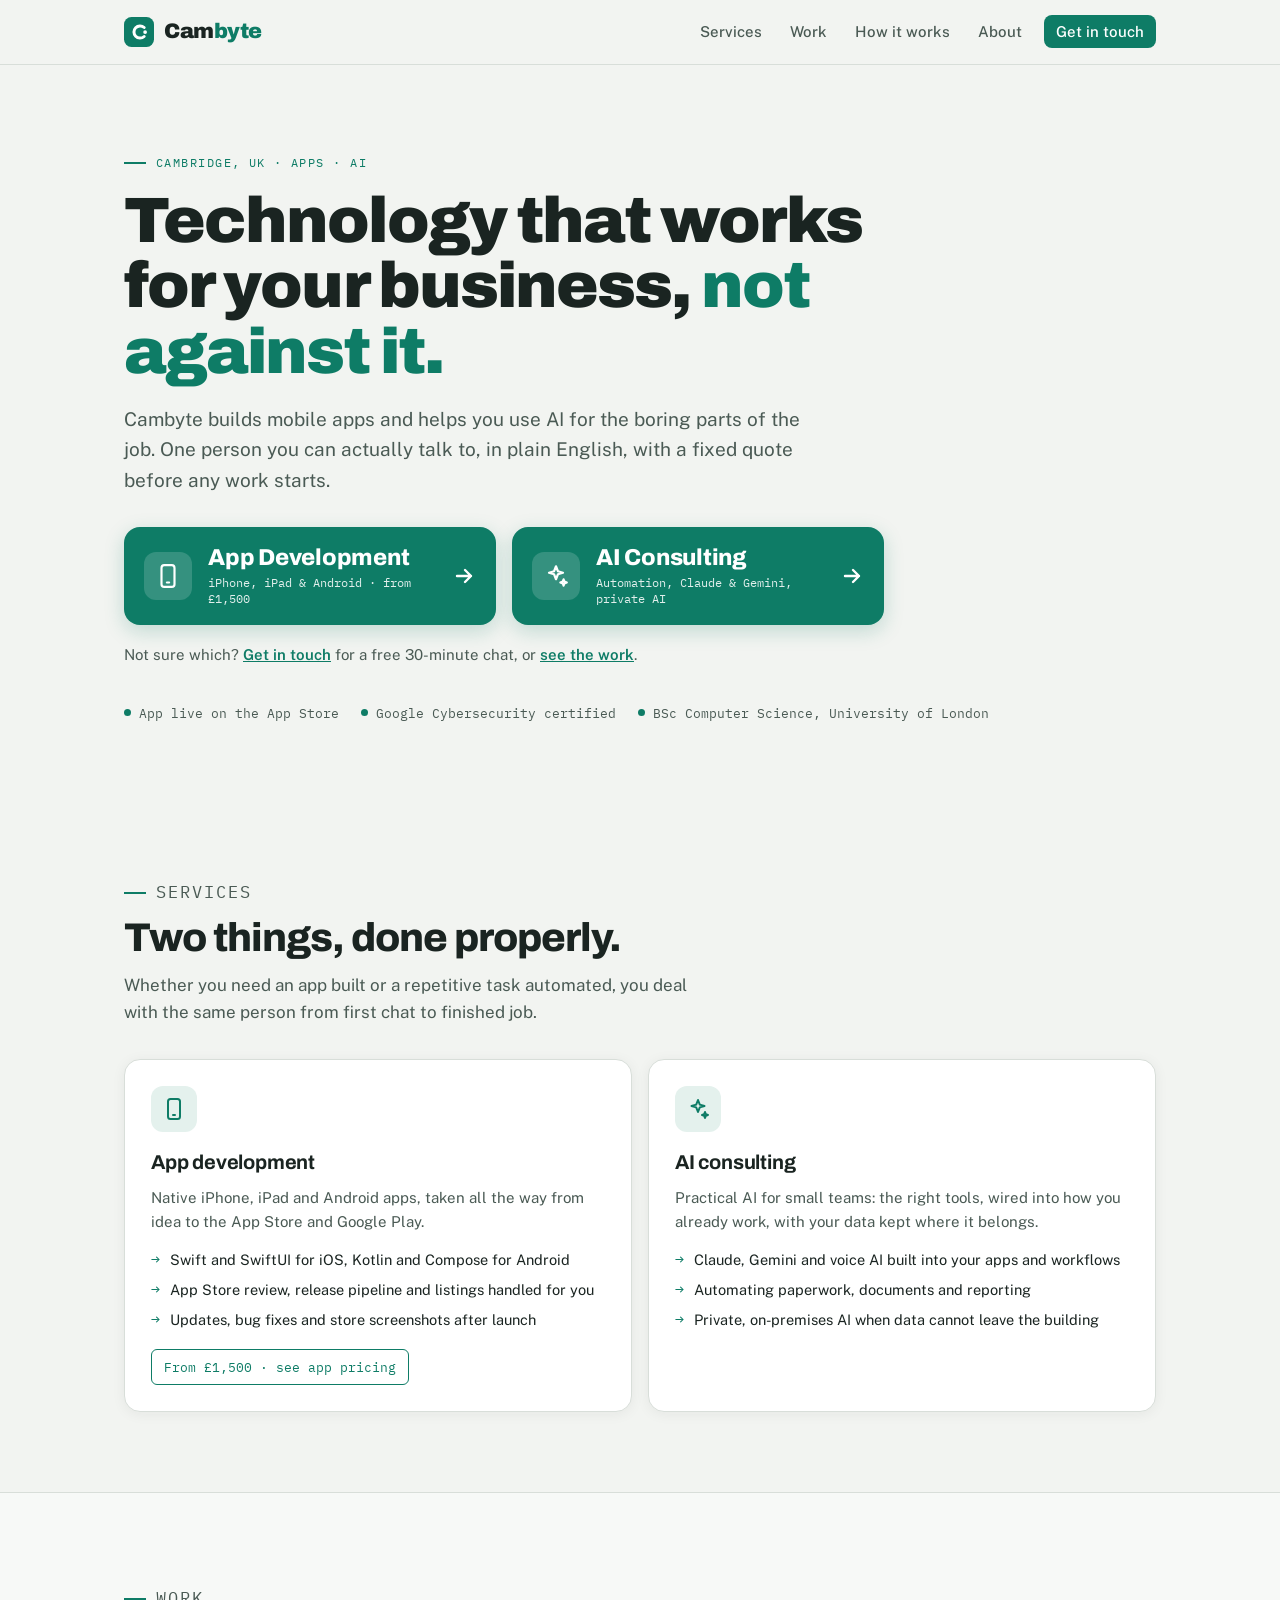
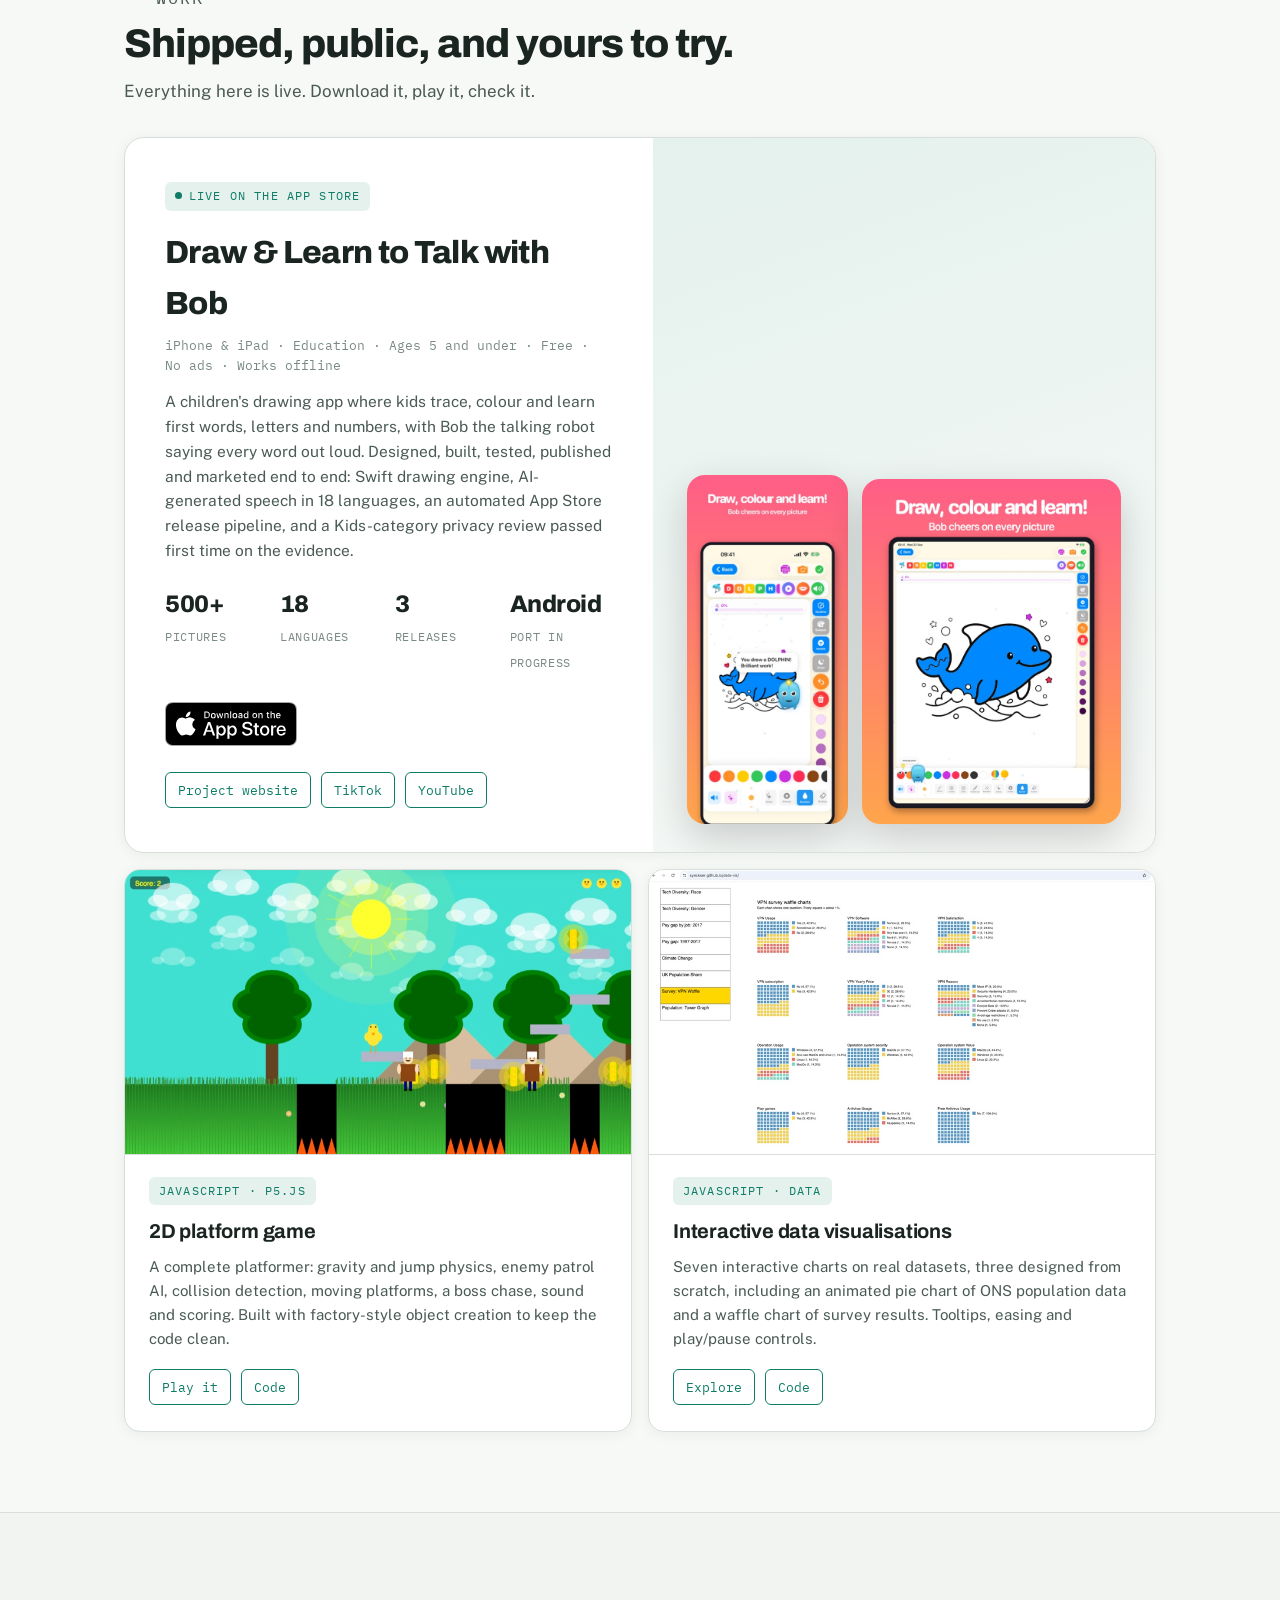
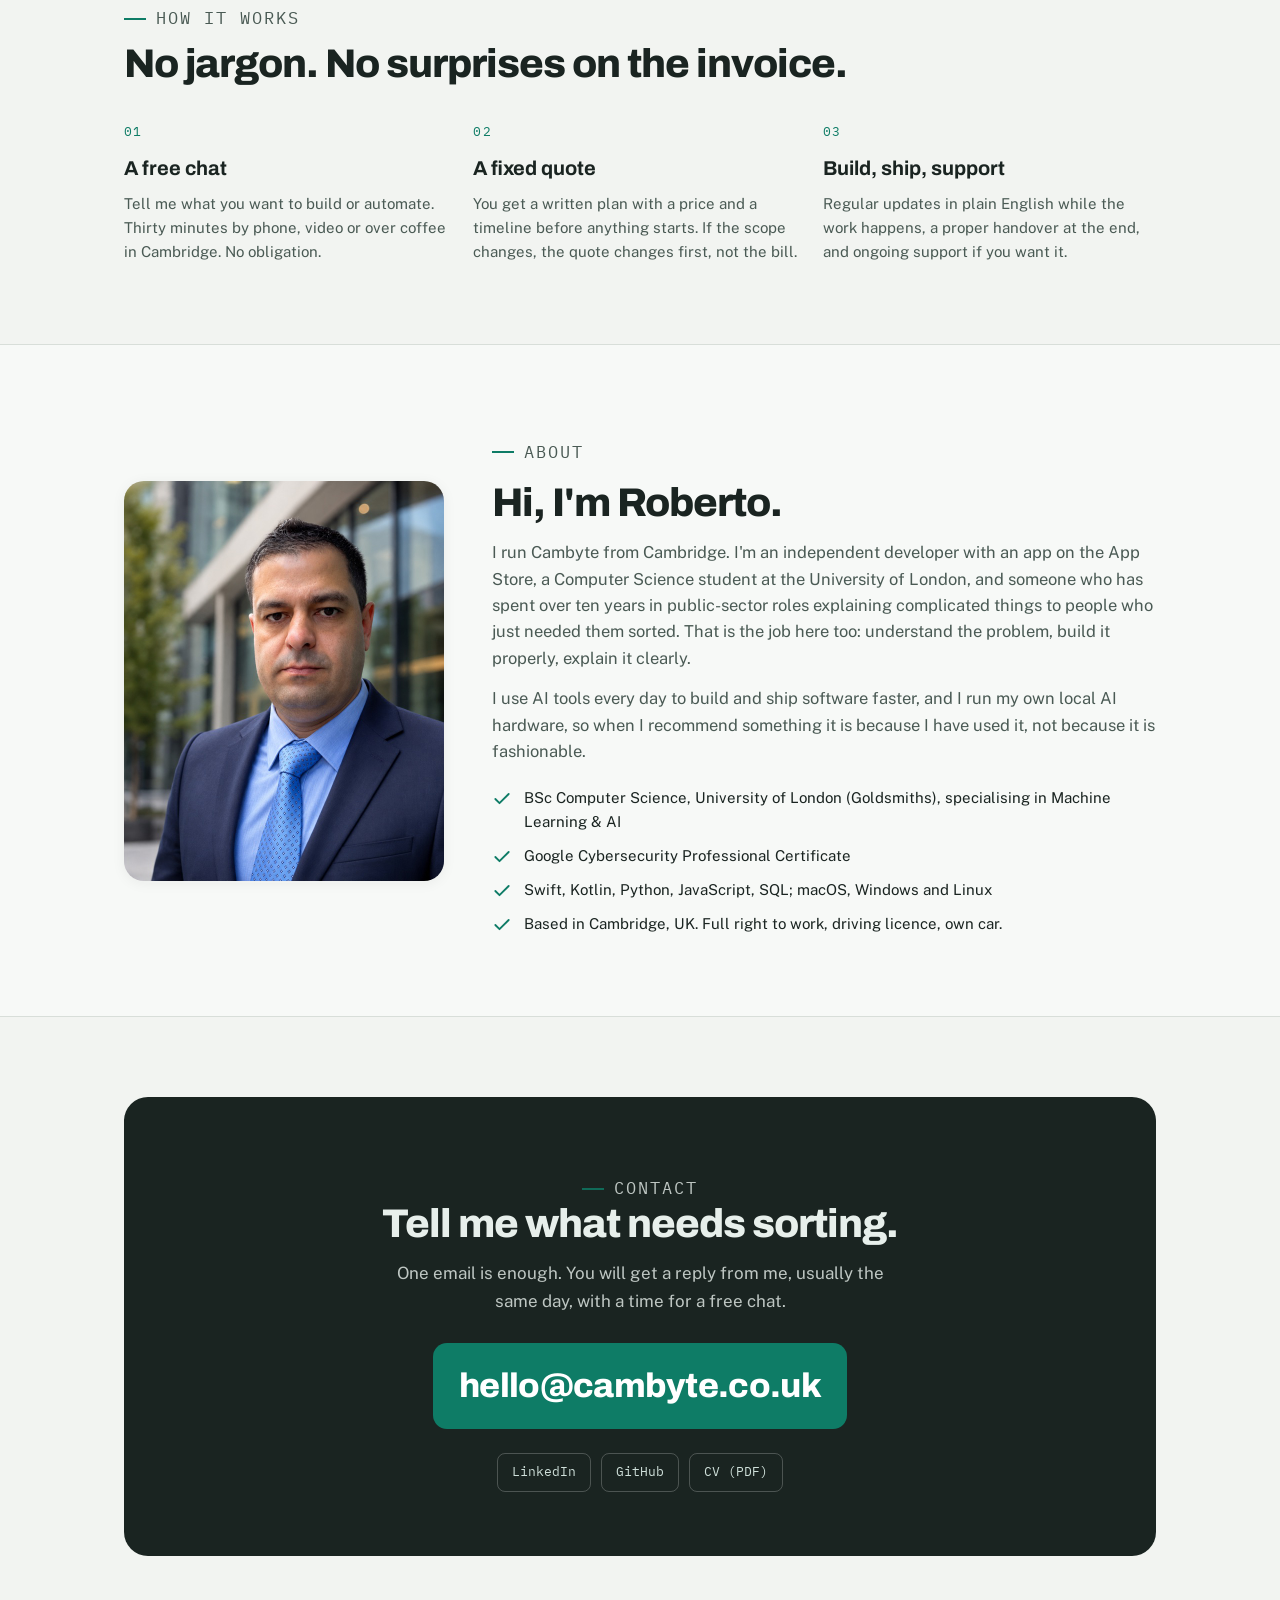
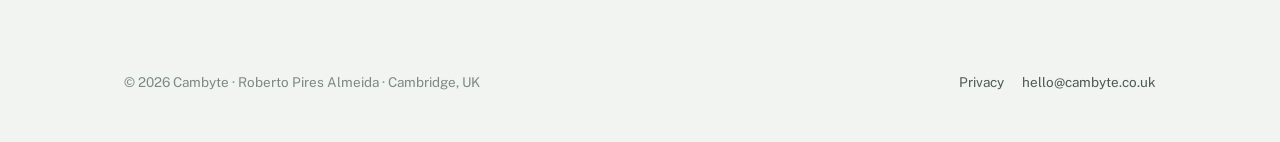
==== commit 3f69533f: "Hero: two big service buttons (App Development, AI Consulting) Replace the generic Get in touch / Se" ====
--- a/index.html
+++ b/index.html
@@ -63,12 +63,19 @@
     <p class="eyebrow">Cambridge, UK · Apps · AI</p>
     <h1>Technology that works for your business, <em>not against it.</em></h1>
     <p class="lede">Cambyte builds mobile apps and helps you use AI for the boring parts of the job. One person you can actually talk to, in plain English, with a fixed quote before any work starts.</p>
-    <div class="actions">
-      <a class="btn btn-primary" href="#contact">Get in touch
-        <svg width="18" height="18" viewBox="0 0 24 24" fill="none" stroke="currentColor" stroke-width="2.2" stroke-linecap="round" stroke-linejoin="round"><path d="M5 12h14M13 6l6 6-6 6"/></svg>
+    <div class="hero-ctas" aria-label="Services">
+      <a class="hero-cta" href="/apps/">
+        <span class="hero-cta-icon" aria-hidden="true"><svg viewBox="0 0 24 24" fill="none" stroke="currentColor" stroke-width="2" stroke-linecap="round" stroke-linejoin="round"><rect x="6" y="2" width="12" height="20" rx="2.5"/><path d="M11 18h2"/></svg></span>
+        <span class="hero-cta-text"><b>App Development</b><small>iPhone, iPad &amp; Android · from £1,500</small></span>
+        <svg class="hero-cta-arrow" viewBox="0 0 24 24" fill="none" stroke="currentColor" stroke-width="2.4" stroke-linecap="round" stroke-linejoin="round" aria-hidden="true"><path d="M5 12h14M13 6l6 6-6 6"/></svg>
       </a>
-      <a class="btn btn-ghost" href="#work">See the work</a>
-    </div>
+      <a class="hero-cta" href="#ai-consulting">
+        <span class="hero-cta-icon" aria-hidden="true"><svg viewBox="0 0 24 24" fill="none" stroke="currentColor" stroke-width="2" stroke-linecap="round" stroke-linejoin="round"><path d="M12 3l1.8 4.6L18.5 9l-4.7 1.4L12 15l-1.8-4.6L5.5 9l4.7-1.4z"/><path d="M19 15l.8 2.2L22 18l-2.2.8L19 21l-.8-2.2L16 18l2.2-.8z"/></svg></span>
+        <span class="hero-cta-text"><b>AI Consulting</b><small>Automation, Claude &amp; Gemini, private AI</small></span>
+        <svg class="hero-cta-arrow" viewBox="0 0 24 24" fill="none" stroke="currentColor" stroke-width="2.4" stroke-linecap="round" stroke-linejoin="round" aria-hidden="true"><path d="M5 12h14M13 6l6 6-6 6"/></svg>
+      </a>
+    </div>
+    <p class="hero-or">Not sure which? <a href="#contact">Get in touch</a> for a free 30-minute chat, or <a href="#work">see the work</a>.</p>
     <ul class="trust">
       <li>App live on the App Store</li>
       <li>Google Cybersecurity certified</li>
@@ -96,7 +103,7 @@
         </ul>
         <div class="links"><a href="/apps/">From £1,500 · see app pricing</a></div>
       </article>
-      <article class="card">
+      <article class="card" id="ai-consulting">
         <div class="icon" aria-hidden="true"><svg viewBox="0 0 24 24" fill="none" stroke="currentColor" stroke-width="2" stroke-linecap="round" stroke-linejoin="round"><path d="M12 3l1.8 4.6L18.5 9l-4.7 1.4L12 15l-1.8-4.6L5.5 9l4.7-1.4z"/><path d="M19 15l.8 2.2L22 18l-2.2.8L19 21l-.8-2.2L16 18l2.2-.8z"/></svg></div>
         <h3>AI consulting</h3>
         <p>Practical AI for small teams: the right tools, wired into how you already work, with your data kept where it belongs.</p>
--- a/assets/style.css
+++ b/assets/style.css
@@ -61,6 +61,24 @@
 .btn-primary:hover{background:var(--teal-deep)}
 .btn-ghost{background:transparent;color:var(--ink);border-color:var(--line)}
 .btn-ghost:hover{border-color:var(--teal);color:var(--teal)}
+/* Hero: two big service buttons */
+.hero-ctas{display:grid;gap:14px;margin-top:32px;max-width:760px}
+@media(min-width:720px){.hero-ctas{grid-template-columns:1fr 1fr;gap:16px}}
+.hero-cta{display:flex;align-items:center;gap:16px;min-height:88px;padding:18px 20px;border-radius:16px;background:var(--teal);color:#fff;text-decoration:none;box-shadow:0 6px 20px rgba(14,124,102,.22);transition:background .15s,transform .15s,box-shadow .15s}
+.hero-cta:hover{background:var(--teal-deep);transform:translateY(-2px);box-shadow:0 10px 26px rgba(14,124,102,.3)}
+.hero-cta:active{transform:translateY(0)}
+.hero-cta-icon{flex:none;width:48px;height:48px;border-radius:12px;background:rgba(255,255,255,.16);display:grid;place-items:center}
+.hero-cta-icon svg{width:26px;height:26px}
+.hero-cta-text{display:flex;flex-direction:column;gap:3px;min-width:0;flex:1}
+.hero-cta-text b{font-family:var(--font-head);font-weight:800;font-size:clamp(19px,2.2vw,23px);line-height:1.15;letter-spacing:-.01em}
+.hero-cta-text small{font-family:var(--font-mono);font-size:12px;opacity:.88;line-height:1.35}
+.hero-cta-arrow{flex:none;width:24px;height:24px;transition:transform .15s}
+.hero-cta:hover .hero-cta-arrow{transform:translateX(4px)}
+.hero-or{margin-top:18px;font-size:15px;color:var(--ink-soft)}
+.hero-or a{color:var(--teal);font-weight:600}
+@media(prefers-color-scheme:dark){:root:not([data-theme="light"]) .hero-cta{color:#0B1612;box-shadow:0 6px 20px rgba(0,0,0,.35)}:root:not([data-theme="light"]) .hero-cta-icon{background:rgba(0,0,0,.14)}}
+:root[data-theme="dark"] .hero-cta{color:#0B1612;box-shadow:0 6px 20px rgba(0,0,0,.35)}
+:root[data-theme="dark"] .hero-cta-icon{background:rgba(0,0,0,.14)}
 .trust{margin-top:36px;display:flex;flex-wrap:wrap;gap:10px 22px;font-family:var(--font-mono);font-size:12.5px;color:var(--ink-soft)}
 .trust li{list-style:none;display:flex;align-items:center;gap:8px}
 .trust li::before{content:"";width:7px;height:7px;border-radius:50%;background:var(--teal)}
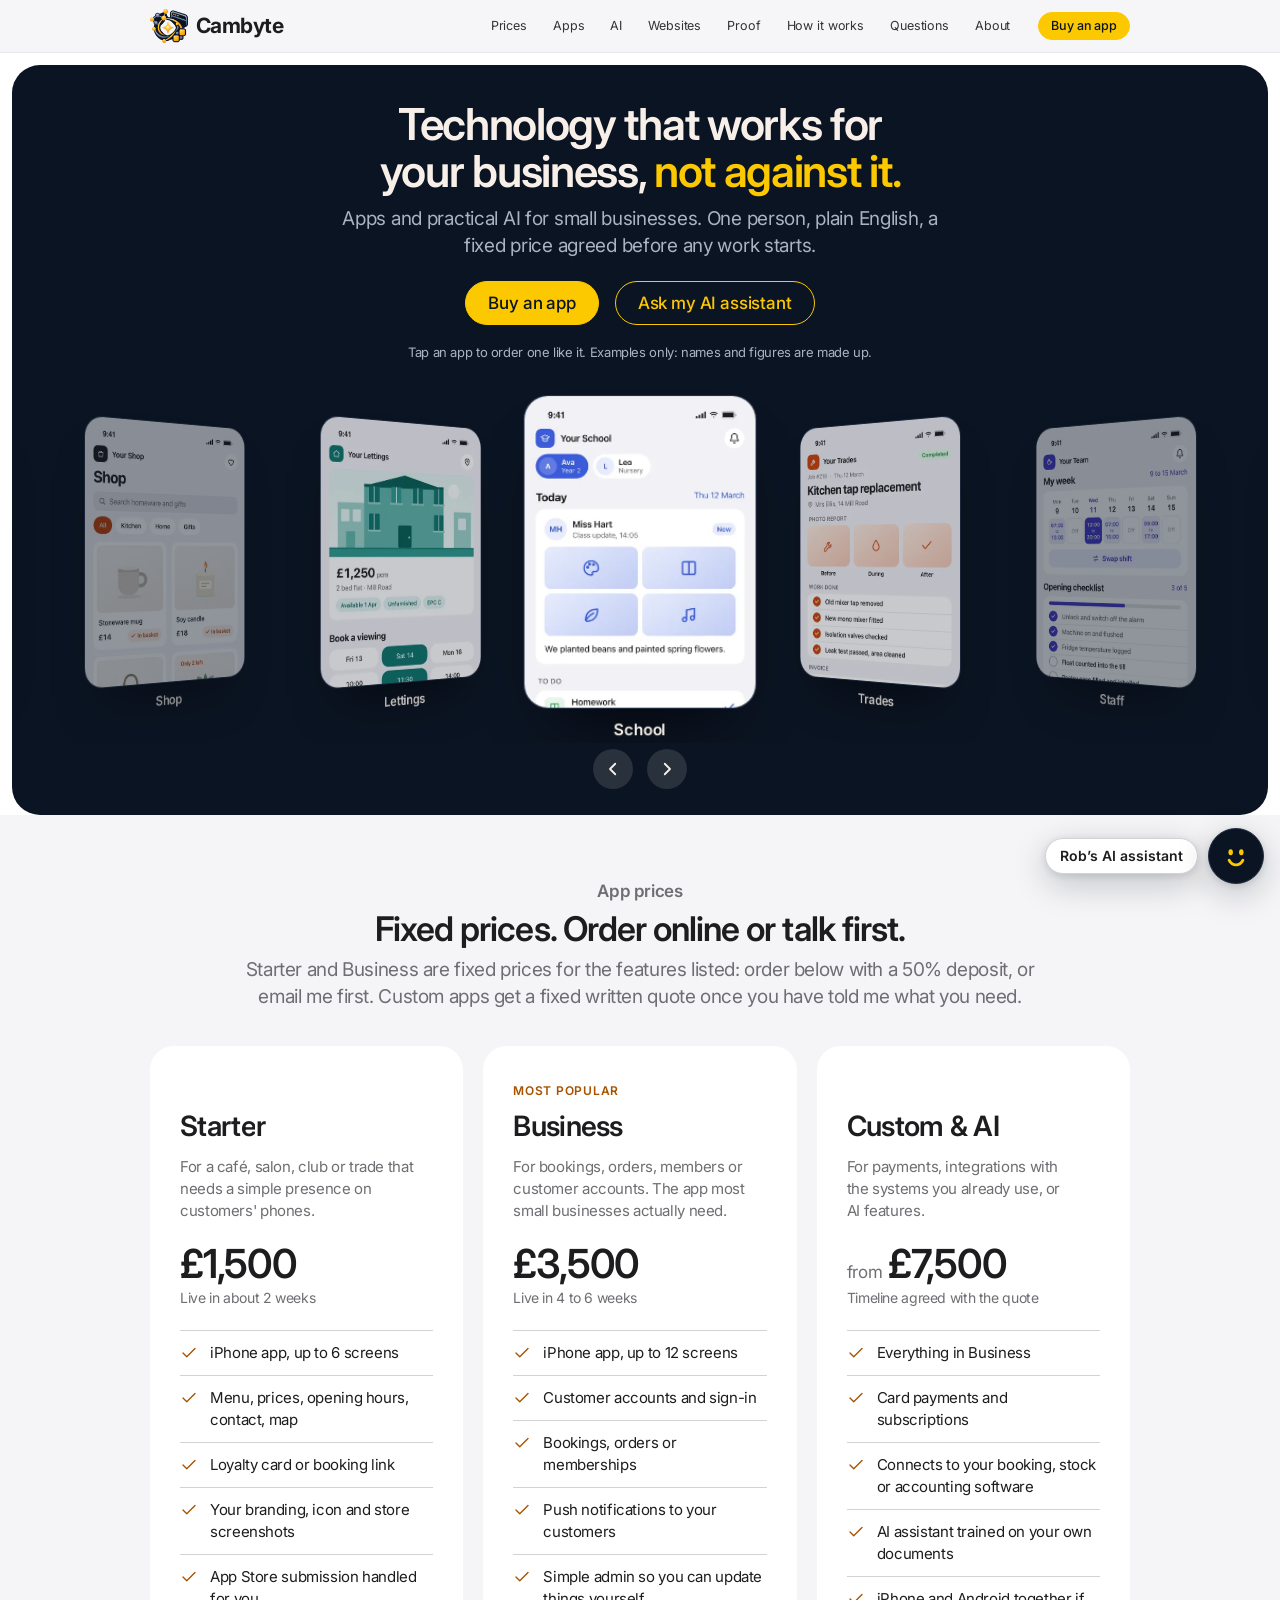
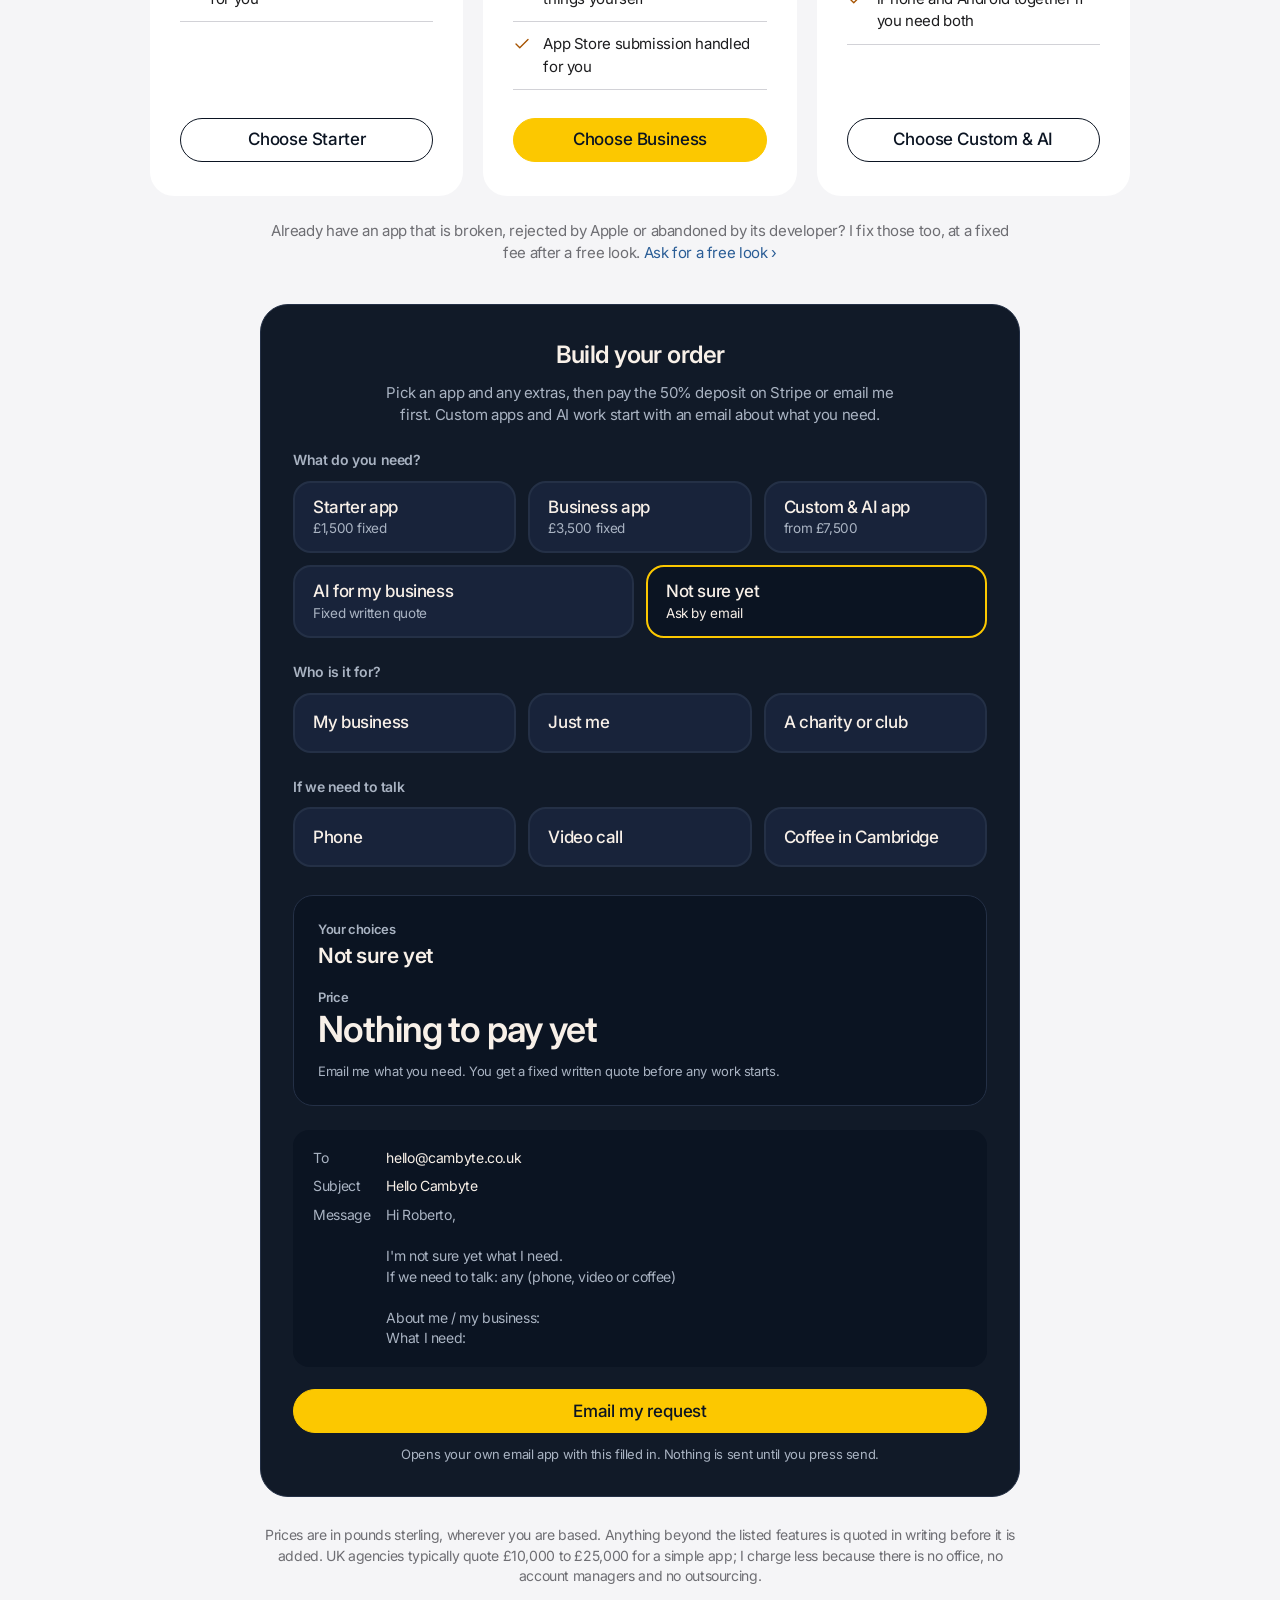
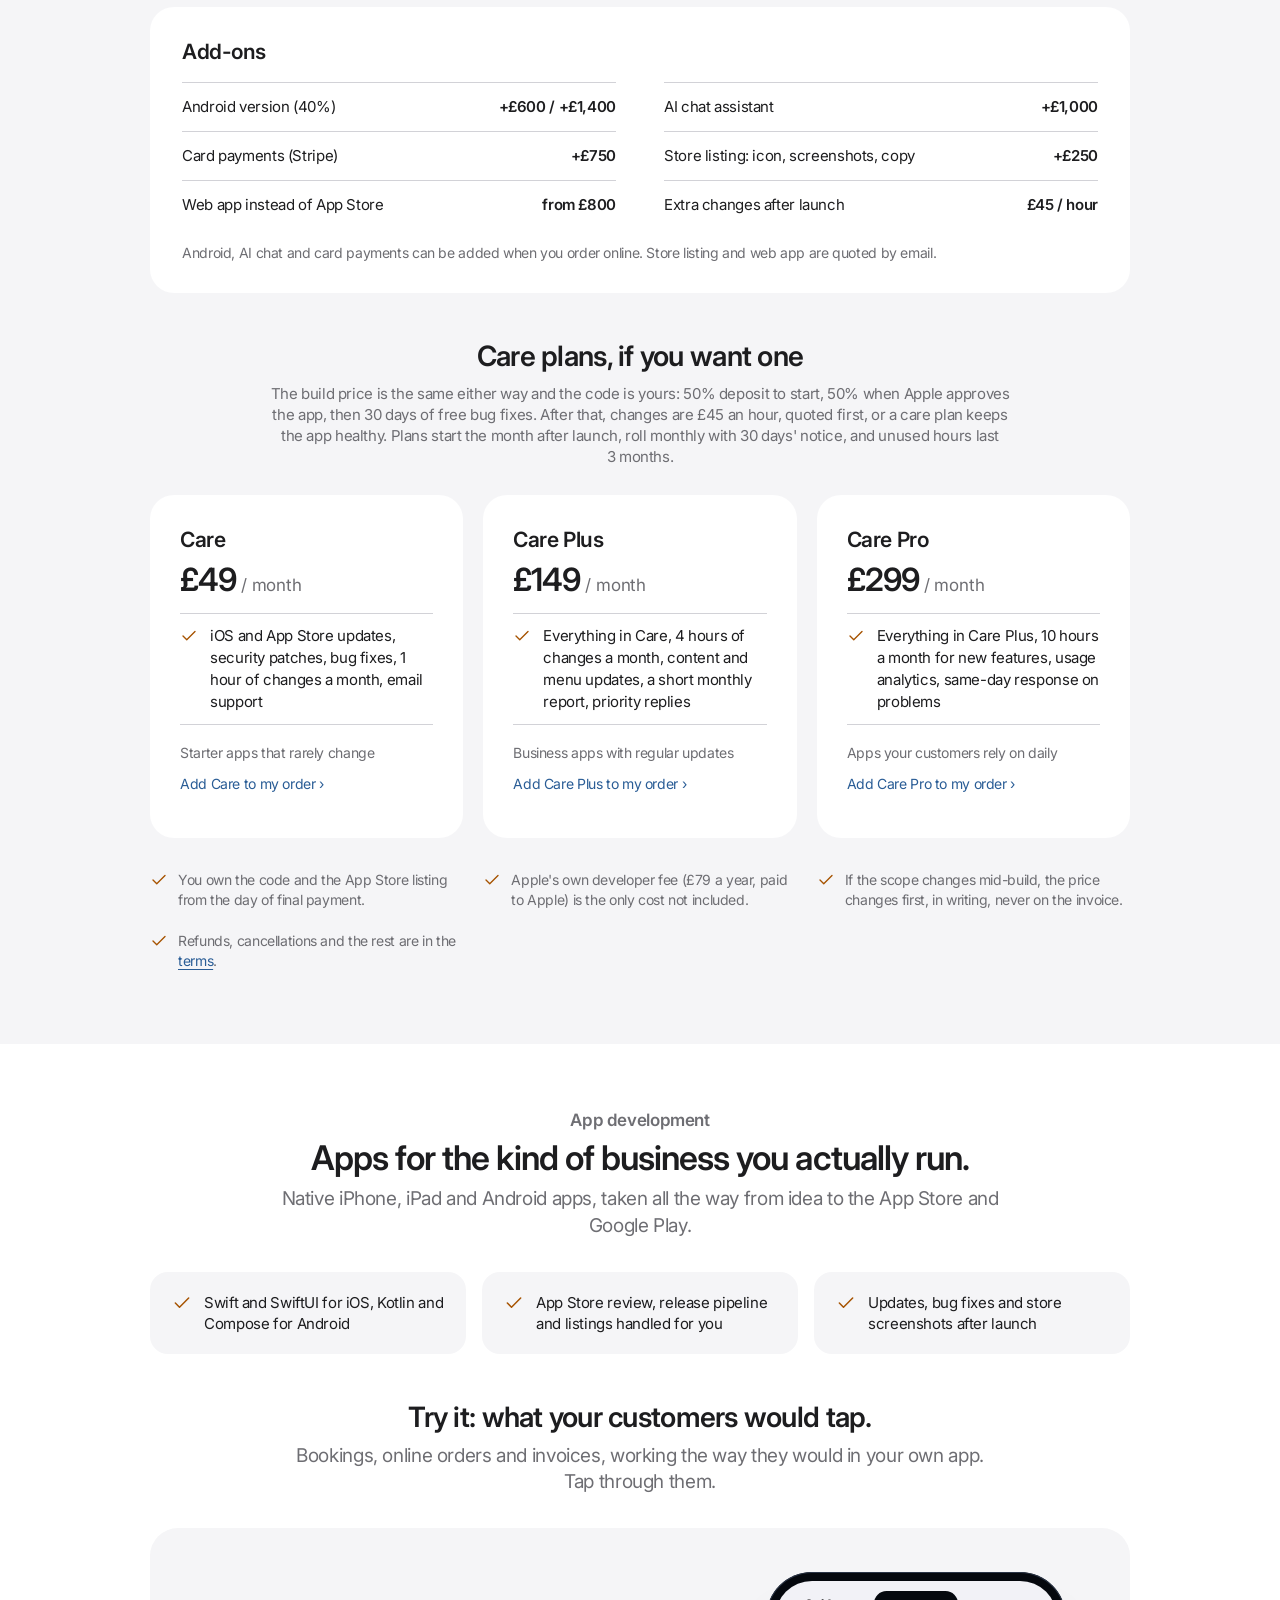
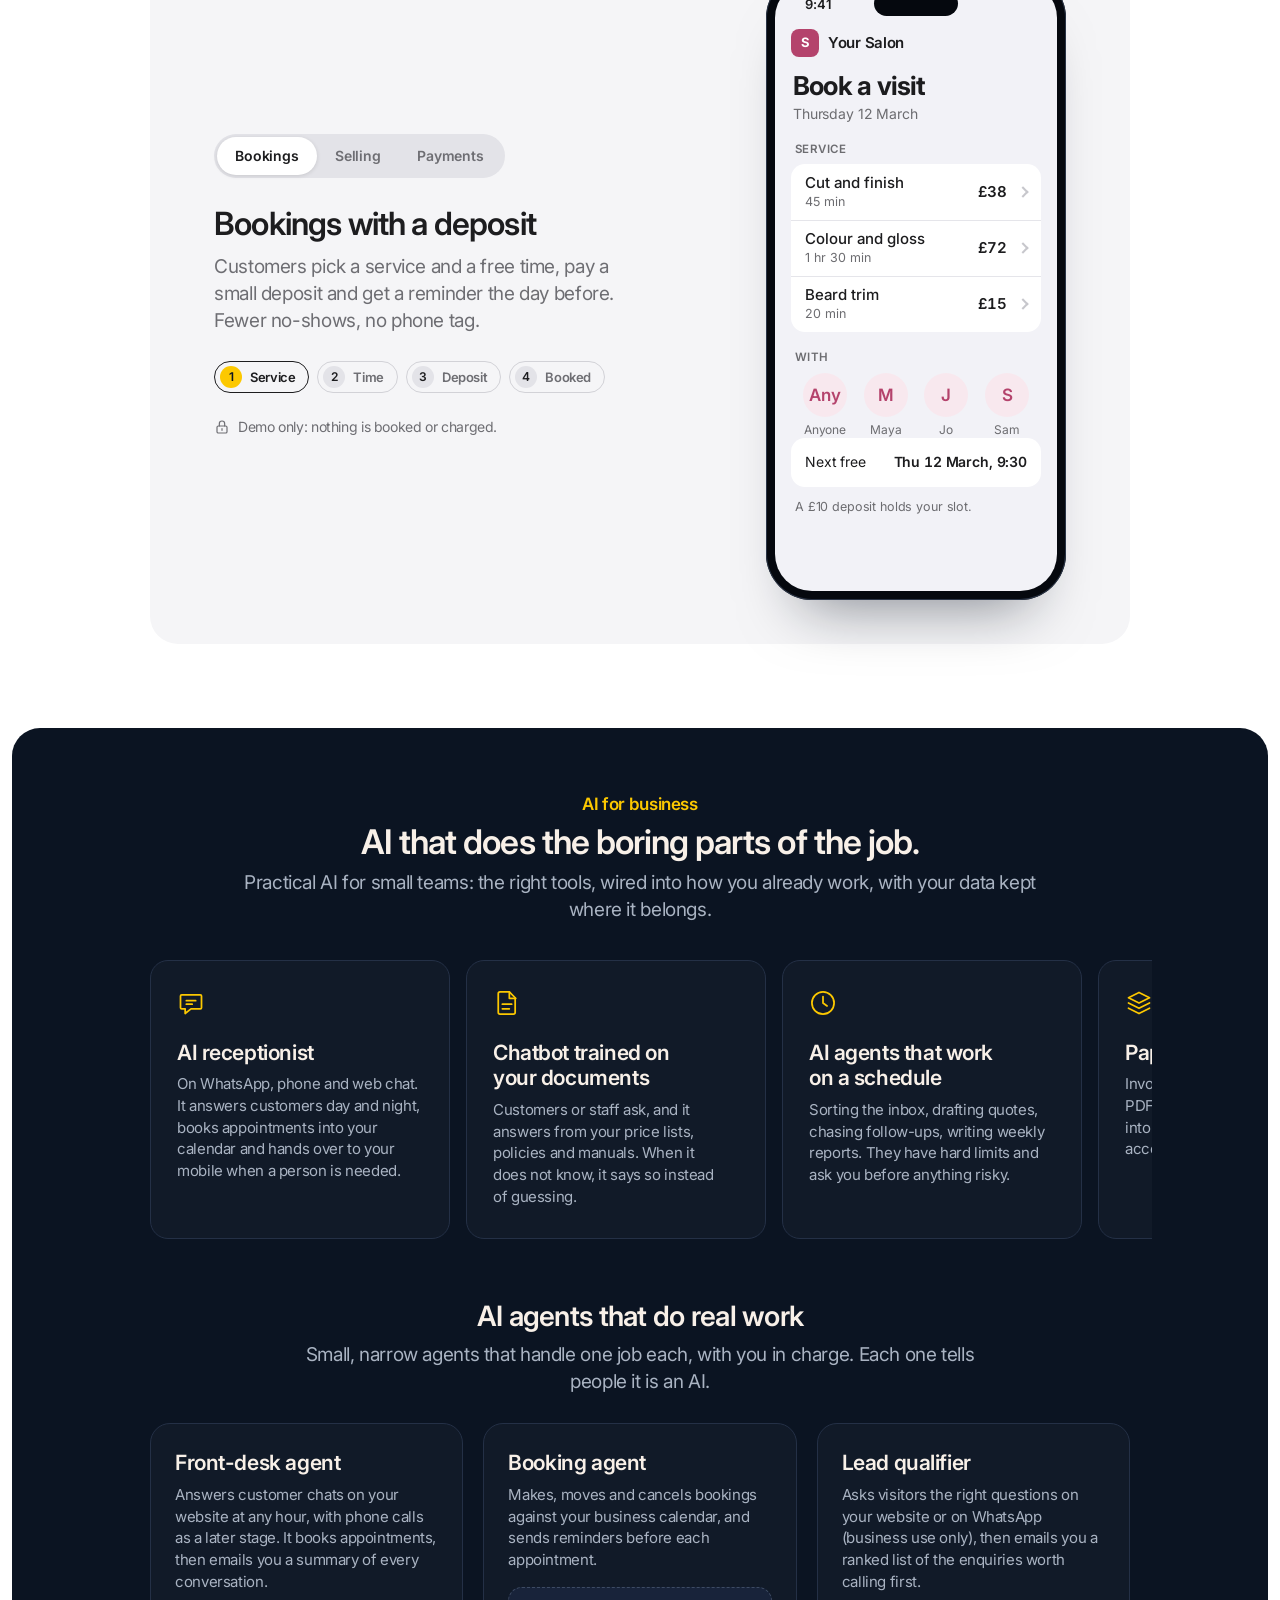
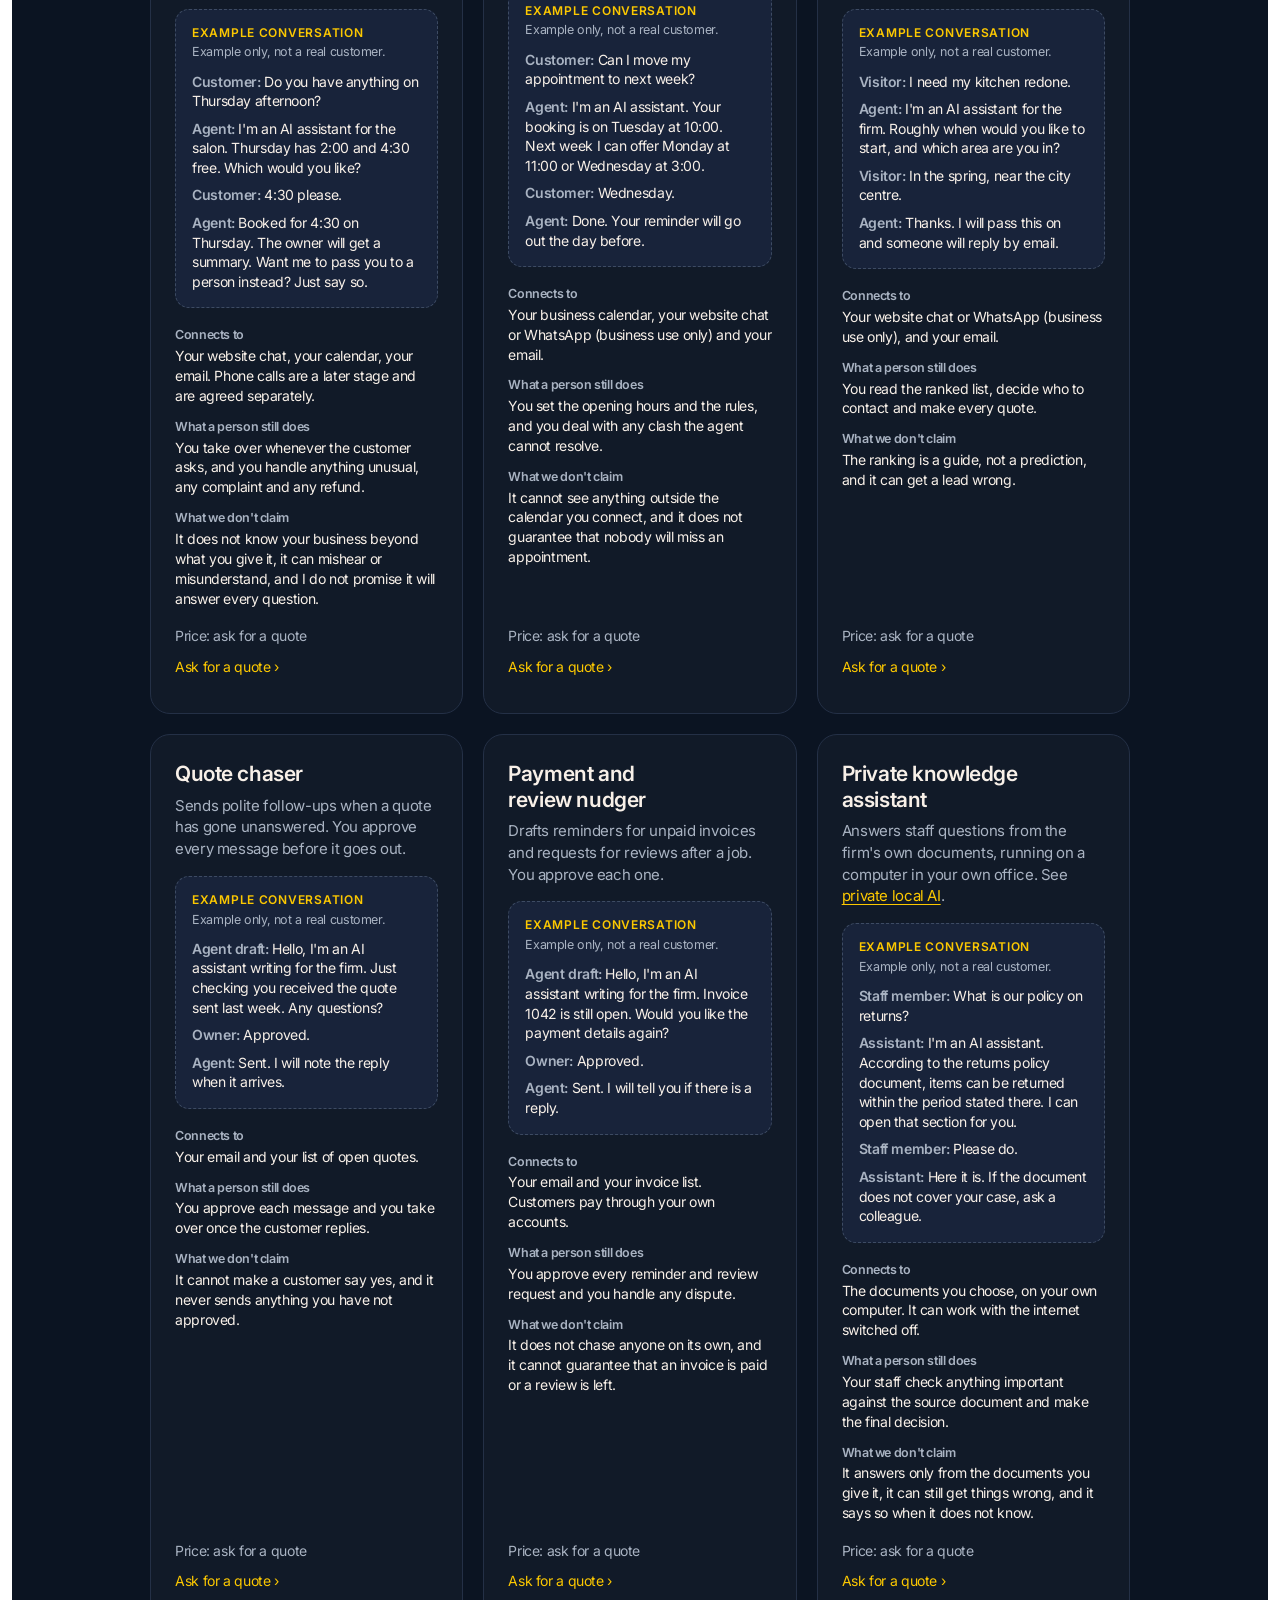
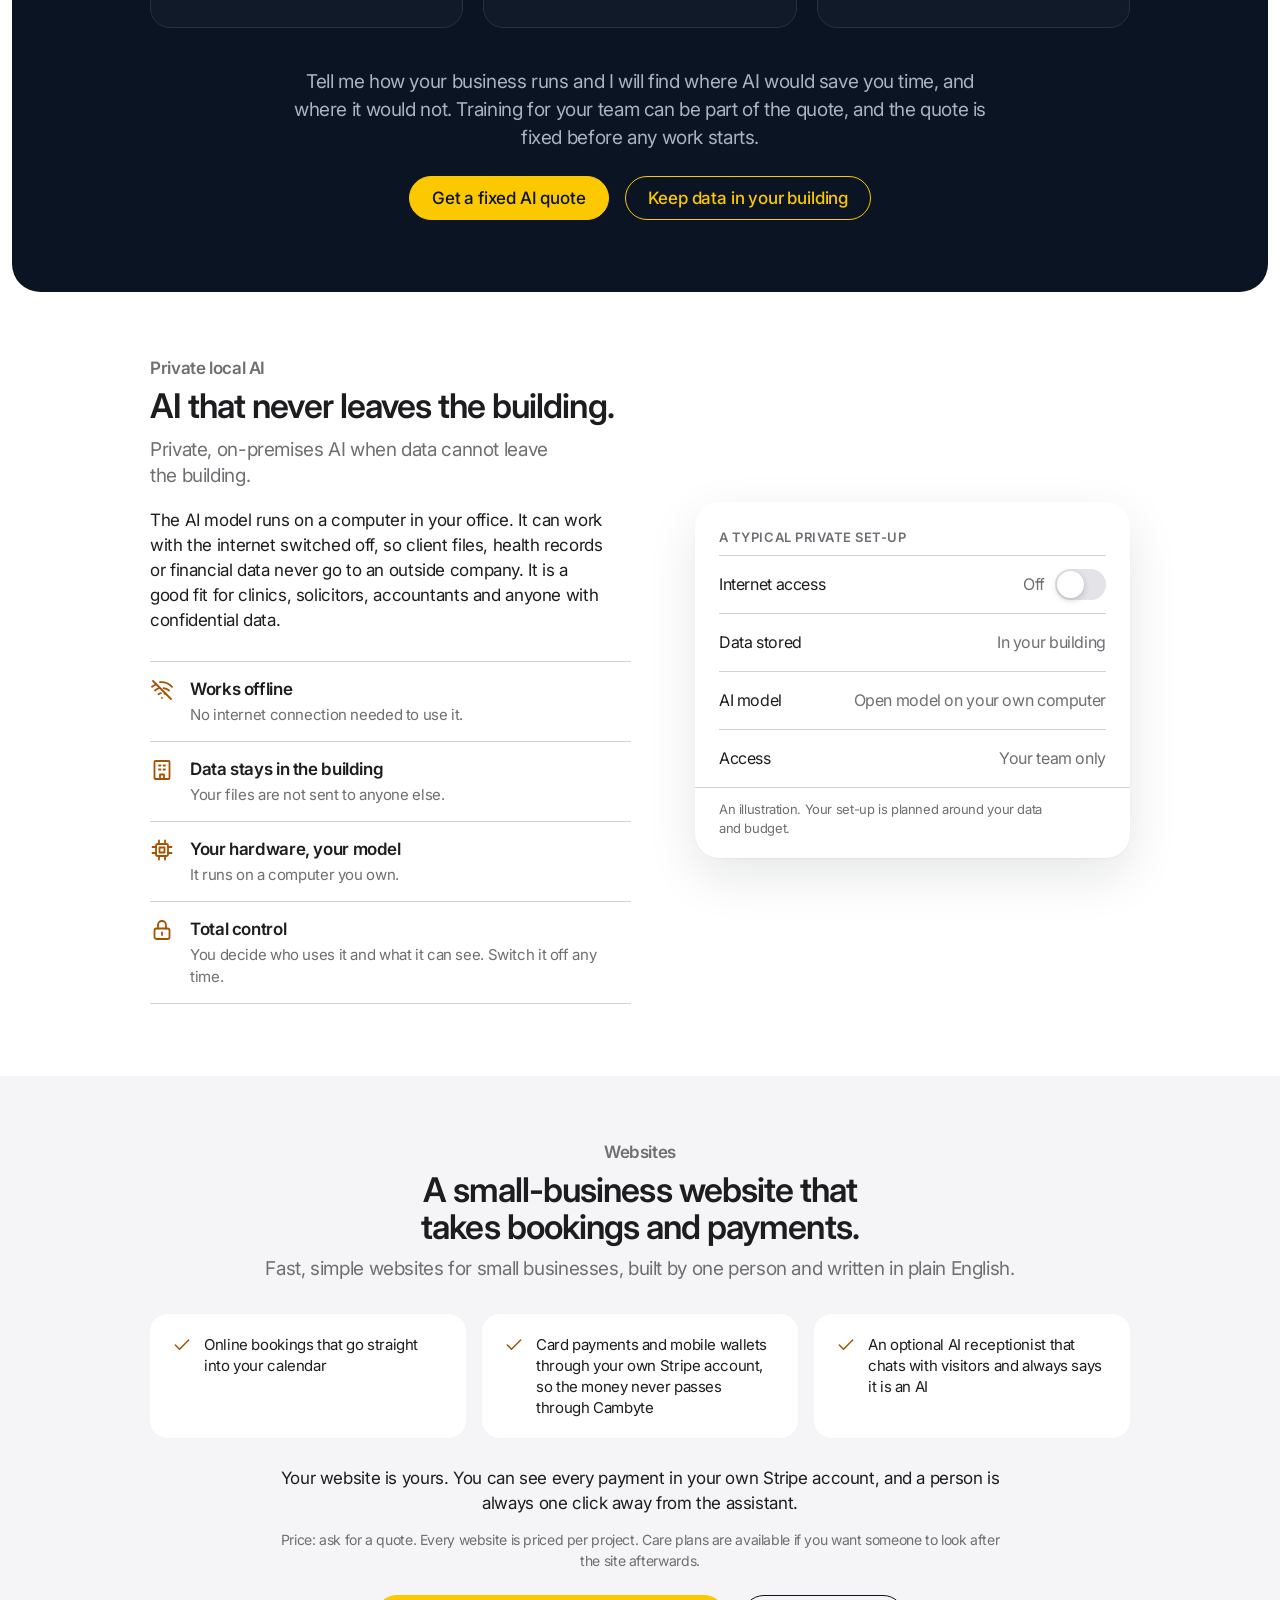
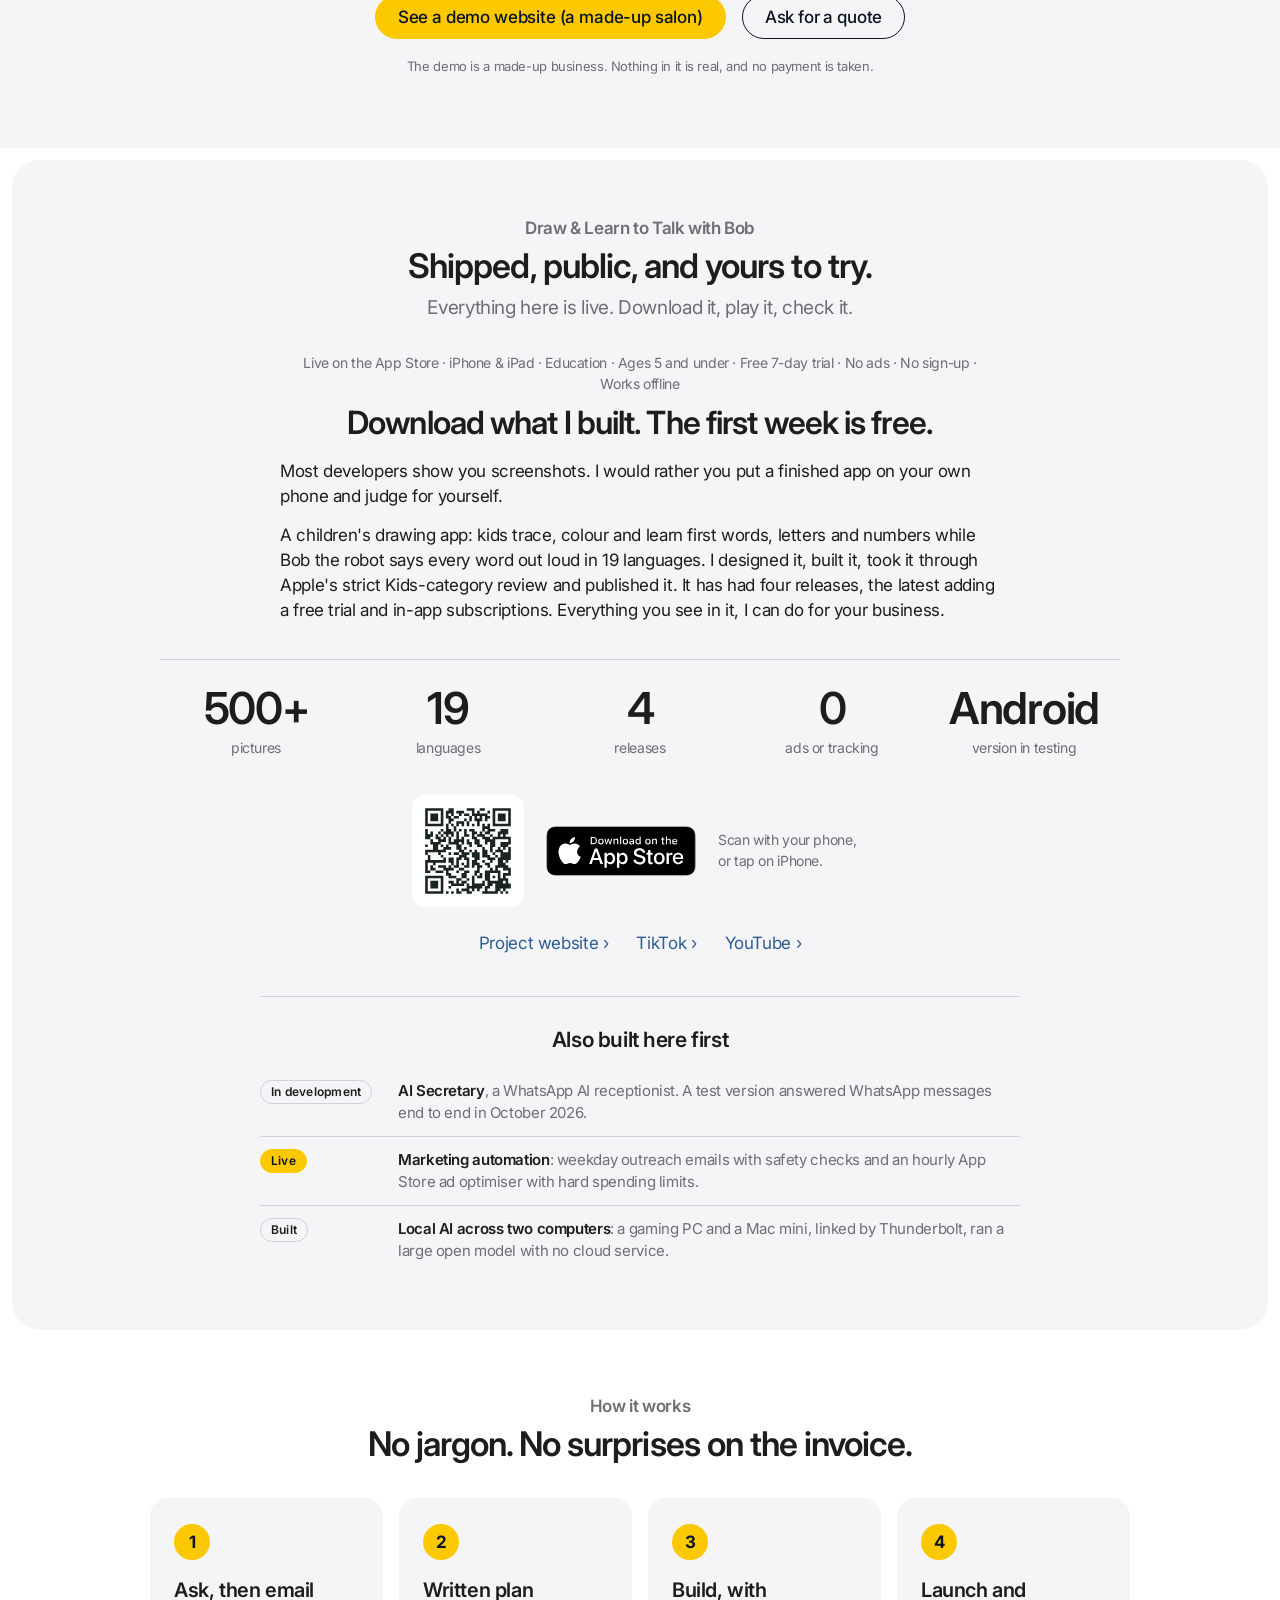
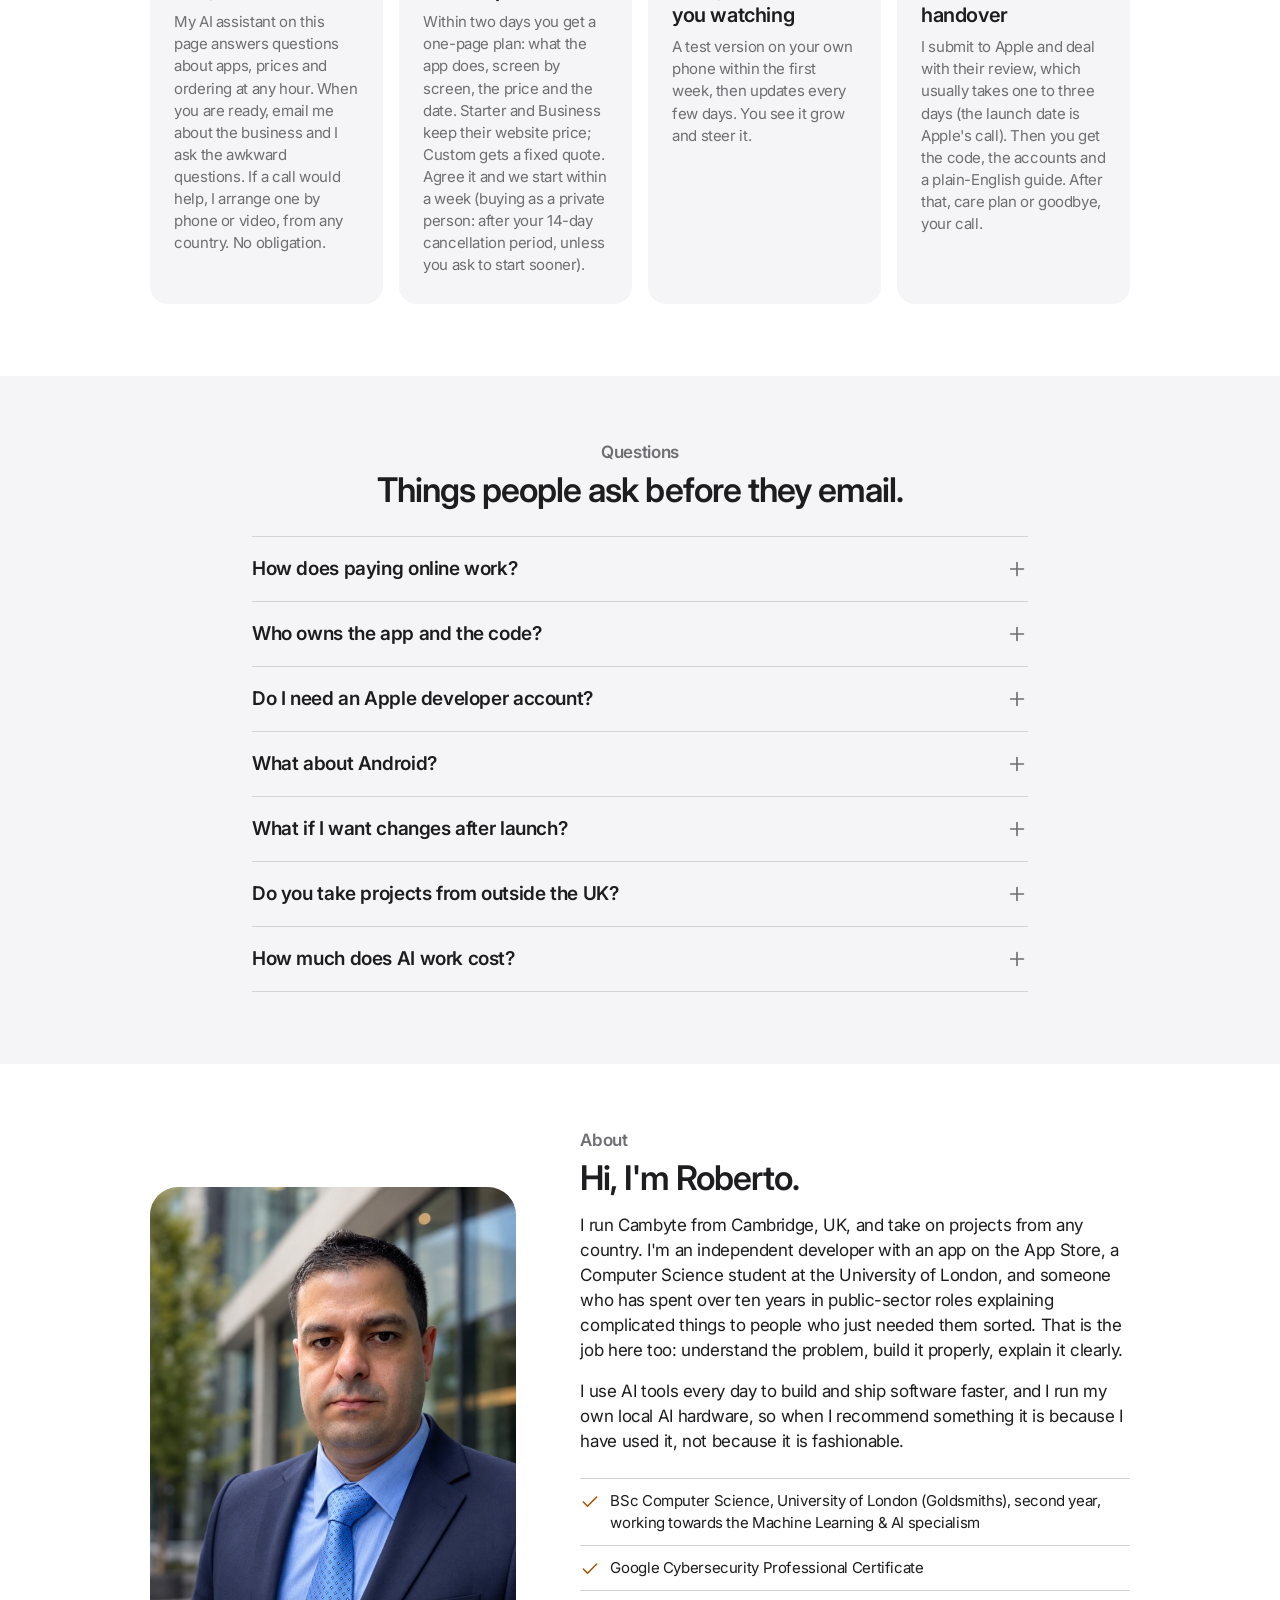
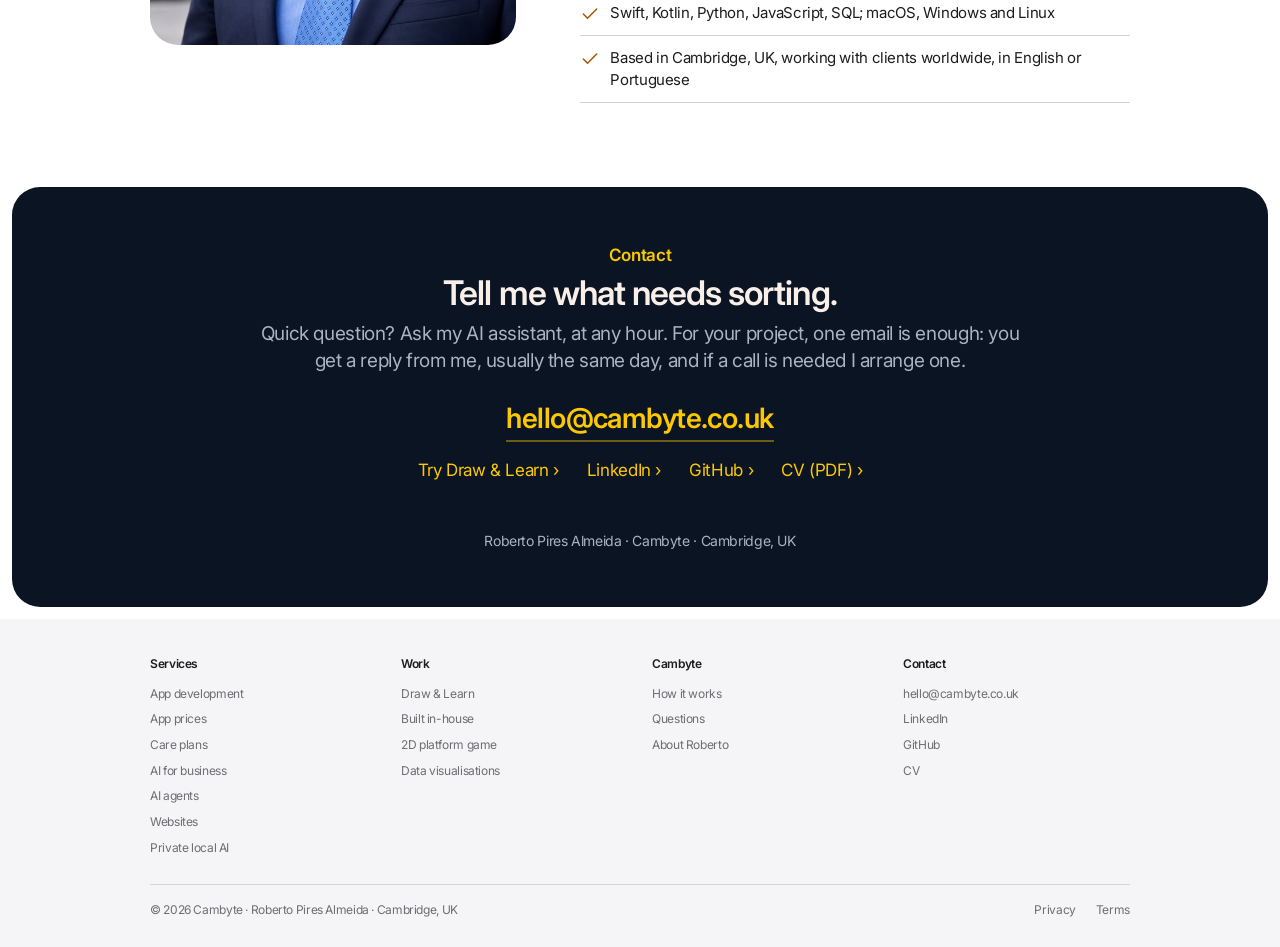
==== commit ecc6e392: "Cambyte website Static site served by GitHub Pages at cambyte.co.uk.  Co-Authored-By: Claude Opus 5." ====
--- a/index.html
+++ b/index.html
@@ -3,256 +3,540 @@
 <head>
 <meta charset="UTF-8">
 <meta name="viewport" content="width=device-width, initial-scale=1">
-<title>Cambyte — App development and AI consulting for small businesses in Cambridge</title>
-<meta name="description" content="Cambyte builds iOS and Android apps and helps small businesses in Cambridge put AI to work. Run by Roberto Pires Almeida, independent developer with an app live on the App Store.">
-<link rel="canonical" href="https://cambyte.co.uk/">
+<title>Cambyte — App development and AI consulting for small businesses, worldwide</title>
+<meta name="description" content="Cambyte builds iOS and Android apps and helps small businesses put AI to work, in the UK or any other country. Run from Cambridge, UK, by Roberto Pires Almeida, independent developer with an app live on the App Store.">
 <meta property="og:type" content="website">
-<meta property="og:title" content="Cambyte — Apps and AI consulting, Cambridge UK">
-<meta property="og:description" content="App development and practical AI consulting for small businesses. Plain English, fixed quotes.">
+<meta property="og:title" content="Cambyte — Apps and AI consulting for small businesses, worldwide">
+<meta property="og:description" content="App development and practical AI consulting for small businesses. Plain English, fixed prices.">
 <meta property="og:url" content="https://cambyte.co.uk/">
 <meta property="og:image" content="https://cambyte.co.uk/assets/img/og.png">
 <meta name="twitter:card" content="summary_large_image">
-<meta name="theme-color" content="#0E7C66">
-<link rel="icon" href="/assets/img/favicon.svg" type="image/svg+xml">
-<link rel="apple-touch-icon" href="/assets/img/apple-touch-icon.png">
+<meta name="theme-color" content="#F5F5F7" media="(prefers-color-scheme: light)">
+<meta name="theme-color" content="#000000" media="(prefers-color-scheme: dark)">
+<link rel="icon" href="assets/img/favicon.png" type="image/png">
+<link rel="apple-touch-icon" href="assets/img/apple-touch-icon.png">
 <link rel="preconnect" href="https://fonts.googleapis.com">
 <link rel="preconnect" href="https://fonts.gstatic.com" crossorigin>
-<link href="https://fonts.googleapis.com/css2?family=Archivo:wght@700;800;900&family=Public+Sans:wght@400;500;600&family=IBM+Plex+Mono:wght@400;500&display=swap" rel="stylesheet">
-<link rel="stylesheet" href="/assets/style.css">
+<link href="https://fonts.googleapis.com/css2?family=Inter:wght@400;500;600;700&display=swap" rel="stylesheet">
+<link rel="stylesheet" href="assets/style.css">
+<link rel="stylesheet" href="assets/assistant.css">
 <script type="application/ld+json">
 {
   "@context": "https://schema.org",
-  "@type": "ProfessionalService",
-  "name": "Cambyte",
-  "url": "https://cambyte.co.uk/",
-  "email": "hello@cambyte.co.uk",
-  "description": "App development and AI consulting for small businesses in Cambridge, UK.",
-  "founder": {"@type": "Person", "name": "Roberto Pires Almeida"},
-  "address": {"@type": "PostalAddress", "addressLocality": "Cambridge", "addressCountry": "GB"},
-  "areaServed": "Cambridge, UK",
-  "sameAs": ["https://github.com/synckser", "https://www.linkedin.com/in/roberto-pires-03986415a/"]
+  "@graph": [
+    {
+      "@type": "ProfessionalService",
+      "@id": "https://cambyte.co.uk/#business",
+      "name": "Cambyte",
+      "url": "https://cambyte.co.uk/",
+      "email": "hello@cambyte.co.uk",
+      "description": "App development and AI consulting for small businesses worldwide, run from Cambridge, UK.",
+      "founder": {"@type": "Person", "name": "Roberto Pires Almeida"},
+      "address": {"@type": "PostalAddress", "addressLocality": "Cambridge", "addressCountry": "GB"},
+      "areaServed": "Worldwide",
+      "sameAs": ["https://github.com/synckser", "https://www.linkedin.com/in/roberto-pires-03986415a/"]
+    },
+    {
+      "@type": "Service",
+      "serviceType": "Mobile app development",
+      "name": "Small-business app development",
+      "provider": {"@id": "https://cambyte.co.uk/#business"},
+      "areaServed": "Worldwide",
+      "offers": [
+        {"@type": "Offer", "name": "Starter app", "price": "1500", "priceCurrency": "GBP", "description": "iPhone app, up to 6 screens, App Store submission included. Fixed price for the listed features."},
+        {"@type": "Offer", "name": "Business app", "price": "3500", "priceCurrency": "GBP", "description": "iPhone app, up to 12 screens, accounts, bookings or orders, notifications. Fixed price for the listed features."},
+        {"@type": "Offer", "name": "Custom or AI app", "price": "7500", "priceCurrency": "GBP", "description": "Payments, integrations, AI assistant, anything bespoke. Starting price."}
+      ]
+    },
+    {
+      "@type": "Service",
+      "serviceType": "AI consulting",
+      "name": "Practical AI for small teams",
+      "description": "AI receptionists, chatbots trained on your own documents, scheduled AI agents, paperwork automation and private AI that runs on your own computer. Fixed written quote before any work starts.",
+      "provider": {"@id": "https://cambyte.co.uk/#business"},
+      "areaServed": "Worldwide"
+    }
+  ]
 }
 </script>
 </head>
 <body>
+<svg class="sprite" aria-hidden="true" focusable="false">
+  <symbol id="i-tick" viewBox="0 0 24 24"><path d="M20 6L9 17l-5-5"/></symbol>
+  <symbol id="i-plus" viewBox="0 0 24 24"><path d="M12 5v14M5 12h14"/></symbol>
+  <symbol id="i-menu" viewBox="0 0 24 24"><path d="M4 8h16M4 16h16"/></symbol>
+  <symbol id="i-chat" viewBox="0 0 24 24"><path d="M4 5h16a1 1 0 0 1 1 1v10a1 1 0 0 1-1 1h-8l-5 4v-4H4a1 1 0 0 1-1-1V6a1 1 0 0 1 1-1z"/><path d="M8 10h8M8 13h5"/></symbol>
+<symbol id="i-doc" viewBox="0 0 24 24"><path d="M6 2.5h8l5 5V20a1.5 1.5 0 0 1-1.5 1.5h-11.5A1.5 1.5 0 0 1 4.5 20V4A1.5 1.5 0 0 1 6 2.5z"/><path d="M14 2.5V8h5.5"/><path d="M8 13h8M8 17h6"/></symbol>
+<symbol id="i-clock" viewBox="0 0 24 24"><circle cx="12" cy="12" r="9.5"/><path d="M12 6.5V12l3.5 2.5"/></symbol>
+<symbol id="i-stack" viewBox="0 0 24 24"><path d="M12 3l9 4.5-9 4.5-9-4.5z"/><path d="M3 12l9 4.5 9-4.5"/><path d="M3 16.5L12 21l9-4.5"/></symbol>
+<symbol id="i-wave" viewBox="0 0 24 24"><path d="M3 10v4M7.5 6v12M12 3v18M16.5 7v10M21 10v4"/></symbol>
+<symbol id="i-pulse" viewBox="0 0 24 24"><path d="M2 12h4l2.5-7 4 14 3-7H22"/></symbol>
+<symbol id="i-wifi-off" viewBox="0 0 24 24"><path d="M2 8.8a15 15 0 0 1 4-2.3"/><path d="M10 4.2A15 15 0 0 1 22 8.8"/><path d="M5 12.5a10 10 0 0 1 3.5-2.1"/><path d="M13.5 10.2A10 10 0 0 1 19 12.5"/><path d="M8.5 16.2a5 5 0 0 1 2.5-1.1"/><path d="M14.5 15.6a5 5 0 0 1 1.5.6"/><path d="M12 20h.01"/><path d="M3 3l18 18"/></symbol>
+<symbol id="i-building" viewBox="0 0 24 24"><rect x="4.5" y="3" width="15" height="18" rx="1"/><path d="M9 7.5h1.5M13.5 7.5H15M9 11.5h1.5M13.5 11.5H15"/><path d="M10 21v-4.5h4V21"/></symbol>
+<symbol id="i-chip" viewBox="0 0 24 24"><rect x="6" y="6" width="12" height="12" rx="1.5"/><rect x="9.5" y="9.5" width="5" height="5"/><path d="M9 2.5V6M15 2.5V6M9 18v3.5M15 18v3.5M2.5 9H6M2.5 15H6M18 9h3.5M18 15h3.5"/></symbol>
+<symbol id="i-lock" viewBox="0 0 24 24"><rect x="4.5" y="10.5" width="15" height="10.5" rx="2"/><path d="M8 10.5V7a4 4 0 0 1 8 0v3.5"/><path d="M12 14.5v2.5"/></symbol>
+</svg>
 <a class="skip" href="#main">Skip to content</a>
+<header class="gnav">
+  <nav id="nav" class="wrap gnav-in" aria-label="Main">
+    <a class="logo" href="./" aria-label="Cambyte home"><img src="assets/img/mark.png" width="38" height="34" alt=""><span>Cambyte</span></a>
+    <ul id="nav-list" class="gnav-list">
+      <li><a href="#prices">Prices</a></li>
+      <li><a href="#apps">Apps</a></li>
+      <li><a href="#ai">AI</a></li>
+      <li><a href="#websites">Websites</a></li>
+      <li><a href="#proof">Proof</a></li>
+      <li><a href="#how">How it works</a></li>
+      <li><a href="#questions">Questions</a></li>
+      <li><a href="#about">About</a></li>
+    </ul>
+    <a class="pill pill-sm" href="#reply">Buy an app</a>
+    <button class="menu-btn" type="button" aria-expanded="false" aria-controls="nav-list" aria-label="Menu"><svg class="ic" aria-hidden="true"><use href="#i-menu"/></svg></button>
+  </nav>
+</header>
+<main id="main">
+<section class="hero" aria-labelledby="hero-h">
+ <h1 id="hero-h">Technology that works for your business, <em>not against it.</em></h1>
+ <p class="lede">Apps and practical AI for small businesses. One person, plain English, a fixed price agreed before any work starts.</p>
+ <div class="pills"><a class="pill" href="#reply">Buy an app</a><a class="pill pill-ghost" href="#contact" data-ask-assistant>Ask my AI assistant</a></div>
+ <p class="hero-note" id="shelf-note">Tap an app to order one like it. Examples only: names and figures are made up.</p>
+ <div class="shelf-rail">
+ <ul class="shelf" aria-label="Example apps">
+  <li><a href="#reply" data-pick="business" aria-describedby="shelf-note"><img src="assets/img/tpl-salon-top.webp" width="420" height="568" alt=""><span>Salon</span></a></li>
+  <li><a href="#reply" data-pick="starter" aria-describedby="shelf-note"><img src="assets/img/tpl-bakery-top.webp" width="420" height="568" alt=""><span>Bakery</span></a></li>
+  <li><a href="#reply" data-pick="business" aria-describedby="shelf-note"><img src="assets/img/tpl-gym-top.webp" width="420" height="568" alt=""><span>Gym</span></a></li>
+  <li><a href="#reply" data-pick="business" aria-describedby="shelf-note"><img src="assets/img/tpl-clinic-top.webp" width="420" height="568" alt=""><span>Clinic</span></a></li>
+  <li><a href="#reply" data-pick="business" aria-describedby="shelf-note"><img src="assets/img/tpl-pub-top.webp" width="420" height="568" alt=""><span>Pub</span></a></li>
+  <li><a href="#reply" data-pick="business" aria-describedby="shelf-note"><img src="assets/img/tpl-shop-top.webp" width="420" height="568" alt=""><span>Shop</span></a></li>
+  <li><a href="#reply" data-pick="business" aria-describedby="shelf-note"><img src="assets/img/tpl-estate-top.webp" width="420" height="568" alt=""><span>Lettings</span></a></li>
+  <li><a href="#reply" data-pick="business" aria-describedby="shelf-note"><img src="assets/img/tpl-school-top.webp" width="420" height="568" alt=""><span>School</span></a></li>
+  <li><a href="#reply" data-pick="starter" aria-describedby="shelf-note"><img src="assets/img/tpl-trades-top.webp" width="420" height="568" alt=""><span>Trades</span></a></li>
+  <li><a href="#reply" data-pick="business" aria-describedby="shelf-note"><img src="assets/img/tpl-staff-top.webp" width="420" height="568" alt=""><span>Staff</span></a></li>
+  <li><a href="#reply" data-pick="business" aria-describedby="shelf-note"><img src="assets/img/tpl-charity-top.webp" width="420" height="568" alt=""><span>Charity</span></a></li>
+  <li><a href="#reply" data-pick="custom" aria-describedby="shelf-note"><img src="assets/img/tpl-accounts-phone-top.webp" width="420" height="568" alt=""><span>Accounts</span></a></li>
+  <li><a href="#reply" data-pick="custom" aria-describedby="shelf-note"><img src="assets/img/tpl-assistant-top.webp" width="420" height="568" alt=""><span>AI assistant</span></a></li>
+  <li><a href="#websites" aria-describedby="shelf-note"><img src="assets/img/tpl-website-top.webp" width="420" height="568" alt=""><span>Websites</span></a></li>
+ </ul>
+ </div>
+ <div class="shelf-nav" hidden><button type="button" data-shelf="-1" aria-label="Previous example apps"><svg viewBox="0 0 24 24" aria-hidden="true" fill="none" stroke="currentColor" stroke-width="2.4" stroke-linecap="round" stroke-linejoin="round"><path d="M15 5l-7 7 7 7"/></svg></button><button type="button" data-shelf="1" aria-label="Next example apps"><svg viewBox="0 0 24 24" aria-hidden="true" fill="none" stroke="currentColor" stroke-width="2.4" stroke-linecap="round" stroke-linejoin="round"><path d="M9 5l7 7-7 7"/></svg></button></div>
+</section>
+<section class="sec sec-tile" id="prices" aria-labelledby="prices-h">
+ <div class="wrap">
+  <header class="sec-head reveal">
+   <p class="eyebrow">App prices</p>
+   <h2 id="prices-h" class="h2">Fixed prices. Order online or talk first.</h2>
+   <p class="sub">Starter and Business are fixed prices for the features listed: order below with a 50% deposit, or email me first. Custom apps get a fixed written quote once you have told me what you need.</p>
+  </header>
+  <div class="tiers">
+   <article class="tier reveal">
+    <p class="tag"></p>
+    <h3>Starter</h3>
+    <p class="for">For a café, salon, club or trade that needs a simple presence on customers' phones.</p>
+    <p class="price">£1,500</p>
+    <p class="time">Live in about 2 weeks</p>
+    <ul class="ticks"><li><svg class="ic" aria-hidden="true"><use href="#i-tick"/></svg>iPhone app, up to 6 screens</li><li><svg class="ic" aria-hidden="true"><use href="#i-tick"/></svg>Menu, prices, opening hours, contact, map</li><li><svg class="ic" aria-hidden="true"><use href="#i-tick"/></svg>Loyalty card or booking link</li><li><svg class="ic" aria-hidden="true"><use href="#i-tick"/></svg>Your branding, icon and store screenshots</li><li><svg class="ic" aria-hidden="true"><use href="#i-tick"/></svg>App Store submission handled for you</li></ul>
+    <a class="pill pill-ghost" href="#reply" data-pick="starter">Choose Starter</a>
+   </article>
+   <article class="tier reveal">
+    <p class="tag">Most popular</p>
+    <h3>Business</h3>
+    <p class="for">For bookings, orders, members or customer accounts. The app most small businesses actually need.</p>
+    <p class="price">£3,500</p>
+    <p class="time">Live in 4 to 6 weeks</p>
+    <ul class="ticks"><li><svg class="ic" aria-hidden="true"><use href="#i-tick"/></svg>iPhone app, up to 12 screens</li><li><svg class="ic" aria-hidden="true"><use href="#i-tick"/></svg>Customer accounts and sign-in</li><li><svg class="ic" aria-hidden="true"><use href="#i-tick"/></svg>Bookings, orders or memberships</li><li><svg class="ic" aria-hidden="true"><use href="#i-tick"/></svg>Push notifications to your customers</li><li><svg class="ic" aria-hidden="true"><use href="#i-tick"/></svg>Simple admin so you can update things yourself</li><li><svg class="ic" aria-hidden="true"><use href="#i-tick"/></svg>App Store submission handled for you</li></ul>
+    <a class="pill" href="#reply" data-pick="business">Choose Business</a>
+   </article>
+   <article class="tier reveal">
+    <p class="tag"></p>
+    <h3>Custom &amp; AI</h3>
+    <p class="for">For payments, integrations with the systems you already use, or AI features.</p>
+    <p class="price"><small>from </small>£7,500</p>
+    <p class="time">Timeline agreed with the quote</p>
+    <ul class="ticks"><li><svg class="ic" aria-hidden="true"><use href="#i-tick"/></svg>Everything in Business</li><li><svg class="ic" aria-hidden="true"><use href="#i-tick"/></svg>Card payments and subscriptions</li><li><svg class="ic" aria-hidden="true"><use href="#i-tick"/></svg>Connects to your booking, stock or accounting software</li><li><svg class="ic" aria-hidden="true"><use href="#i-tick"/></svg>AI assistant trained on your own documents</li><li><svg class="ic" aria-hidden="true"><use href="#i-tick"/></svg>iPhone and Android together if you need both</li></ul>
+    <a class="pill pill-ghost" href="#reply" data-pick="custom">Choose Custom &amp; AI</a>
+   </article>
+  </div>
+  <p class="rescue">Already have an app that is broken, rejected by Apple or abandoned by its developer? I fix those too, at a fixed fee after a free look. <a href="#reply" data-pick="unsure">Ask for a free look</a></p>
+  <div class="slip" id="reply" data-slip role="group" aria-labelledby="slip-h">
+   <h3 id="slip-h">Build your order</h3>
+   <p class="slip-intro">Pick an app and any extras, then pay the 50% deposit on Stripe or email me first. Custom apps and AI work start with an email about what you need.</p>
+   <fieldset><legend>What do you need?</legend><div class="choices pkgs">
+  <label class="choice"><input type="radio" name="pkg" value="starter"><span class="choice-in"><span>Starter app</span><small>£1,500 fixed</small></span></label>
+  <label class="choice"><input type="radio" name="pkg" value="business"><span class="choice-in"><span>Business app</span><small>£3,500 fixed</small></span></label>
+  <label class="choice"><input type="radio" name="pkg" value="custom"><span class="choice-in"><span>Custom &amp; AI app</span><small>from £7,500</small></span></label>
+  <label class="choice"><input type="radio" name="pkg" value="ai"><span class="choice-in"><span>AI for my business</span><small>Fixed written quote</small></span></label>
+  <label class="choice"><input type="radio" name="pkg" value="unsure" checked><span class="choice-in"><span>Not sure yet</span><small>Ask by email</small></span></label>
+   </div></fieldset>
+   <fieldset data-extras hidden disabled><legend>Extras</legend><div class="choices">
+  <label class="choice"><input type="checkbox" name="extra" value="android"><span class="choice-in"><span>Android version</span><small data-out="android-price">+40%</small></span></label>
+  <label class="choice"><input type="checkbox" name="extra" value="aichat"><span class="choice-in"><span>AI chat assistant</span><small>+£1,000</small></span></label>
+  <label class="choice"><input type="checkbox" name="extra" value="payments"><span class="choice-in"><span>Card payments (Stripe)</span><small>+£750</small></span></label>
+   </div></fieldset>
+   <p class="extras-note" data-extras-note hidden>Android, payments and AI are priced into Custom quotes.</p>
+   <fieldset data-caresec hidden disabled><legend>Care after launch</legend><div class="choices cares">
+  <label class="choice"><input type="radio" name="care" value="none" checked><span class="choice-in"><span>No care plan</span><small>Pay by the hour, £45</small></span></label>
+  <label class="choice"><input type="radio" name="care" value="care"><span class="choice-in"><span>Care</span><small>£49 a month</small></span></label>
+  <label class="choice"><input type="radio" name="care" value="plus"><span class="choice-in"><span>Care Plus</span><small>£149 a month</small></span></label>
+  <label class="choice"><input type="radio" name="care" value="pro"><span class="choice-in"><span>Care Pro</span><small>£299 a month</small></span></label>
+   </div></fieldset>
+   <fieldset><legend>Who is it for?</legend><div class="choices">
+  <label class="choice"><input type="radio" name="who" value="business"><span class="choice-in"><span>My business</span></span></label>
+  <label class="choice"><input type="radio" name="who" value="me"><span class="choice-in"><span>Just me</span></span></label>
+  <label class="choice"><input type="radio" name="who" value="group"><span class="choice-in"><span>A charity or club</span></span></label>
+   </div></fieldset>
+   <div class="consumer" data-consumer hidden>
+    <p>Buying as a private person, you can cancel within 14 days of paying for a full refund. The kickoff call and the work wait until those 14 days end, unless you tick below to start sooner.</p>
+    <label class="tick"><input type="checkbox" name="early"><span>Start work within the 14 days. If I then cancel, I pay only for the work already done.</span></label>
+   </div>
+   <fieldset><legend>If we need to talk</legend><div class="choices">
+  <label class="choice"><input type="radio" name="talk" value="Phone"><span class="choice-in"><span>Phone</span></span></label>
+  <label class="choice"><input type="radio" name="talk" value="Video call"><span class="choice-in"><span>Video call</span></span></label>
+  <label class="choice"><input type="radio" name="talk" value="Coffee in Cambridge"><span class="choice-in"><span>Coffee in Cambridge</span></span></label>
+   </div></fieldset>
+   <div class="quote" aria-live="polite">
+    <p class="quote-k">Your choices</p>
+    <p class="quote-pkg" data-out="pkg">Not sure yet</p>
+    <p class="quote-line" data-out="extras" data-hide-empty hidden></p>
+    <p class="quote-line" data-out="care" data-hide-empty hidden></p>
+    <p class="quote-k" data-out="estlabel">Price</p>
+    <p class="quote-est" data-out="est">Nothing to pay yet</p>
+    <dl class="quote-split" data-split hidden><dt data-out="todaylabel">Pay today</dt><dd data-out="today"></dd><dt>When Apple approves your app</dt><dd data-out="later"></dd></dl>
+    <p class="quote-fine" data-out="fine">Email me what you need. You get a fixed written quote before any work starts.</p>
+   </div>
+   <div class="order" data-order hidden>
+    <label class="tick"><input type="checkbox" name="agree"><span>I have read and agree to the <a href="terms/">terms</a>, including how refunds work.</span></label>
+    <p class="pay-test" data-pay-test hidden></p>
+    <a class="pill" data-pay role="link" aria-disabled="true" tabindex="0" aria-describedby="pay-hint">Pay deposit with Stripe</a>
+    <p class="pay-hint" id="pay-hint" data-out="payhint" data-hide-empty hidden></p>
+    <a class="pill pill-ghost" data-mail href="mailto:hello@cambyte.co.uk?subject=Hello%20Cambyte&amp;body=Hi%20Roberto%2C%0A%0AI'm%20not%20sure%20yet%20what%20I%20need.%0AIf%20we%20need%20to%20talk%3A%20any%20(phone%2C%20video%20or%20coffee)%0A%0AAbout%20me%20%2F%20my%20business%3A%20%0AWhat%20I%20need%3A%20">Email my request instead</a>
+    <p class="slip-note">You pay on Stripe's secure page; Cambyte never sees your card details. I then email you, usually the same working day, to book the kickoff call.</p>
+   </div>
+   <div data-ask>
+    <dl class="receipt"><dt>To</dt><dd>hello@cambyte.co.uk</dd><dt>Subject</dt><dd data-out="subject">Hello Cambyte</dd><dt>Message</dt><dd class="msg" data-out="body">Hi Roberto,
 
-<header class="top">
+I&#39;m not sure yet what I need.
+If we need to talk: any (phone, video or coffee)
+
+About me / my business: 
+What I need: </dd></dl>
+    <p class="pay-soon" data-pay-soon hidden>Card payment online opens soon. Email this request and I'll reply with how to pay the deposit.</p>
+    <a class="pill" data-mail href="mailto:hello@cambyte.co.uk?subject=Hello%20Cambyte&amp;body=Hi%20Roberto%2C%0A%0AI'm%20not%20sure%20yet%20what%20I%20need.%0AIf%20we%20need%20to%20talk%3A%20any%20(phone%2C%20video%20or%20coffee)%0A%0AAbout%20me%20%2F%20my%20business%3A%20%0AWhat%20I%20need%3A%20">Email my request</a>
+    <p class="slip-note">Opens your own email app with this filled in. Nothing is sent until you press send.</p>
+   </div>
+  </div>
+  <p class="fine">Prices are in pounds sterling, wherever you are based. Anything beyond the listed features is quoted in writing before it is added. UK agencies typically quote £10,000 to £25,000 for a simple app; I charge less because there is no office, no account managers and no outsourcing.</p>
+  <div class="addons reveal"><h3>Add-ons</h3><ul class="addon-list">
+   <li><span>Android version (40%)</span><b>+£600 / +£1,400</b></li>
+   <li><span>AI chat assistant</span><b>+£1,000</b></li>
+   <li><span>Card payments (Stripe)</span><b>+£750</b></li>
+   <li><span>Store listing: icon, screenshots, copy</span><b>+£250</b></li>
+   <li><span>Web app instead of App Store</span><b>from £800</b></li>
+   <li><span>Extra changes after launch</span><b>£45 / hour</b></li>
+  </ul><p class="addon-note">Android, AI chat and card payments can be added when you order online. Store listing and web app are quoted by email.</p></div>
+  <div id="care">
+    <h3 class="h3-group">Care plans, if you want one</h3>
+    <p class="sub">The build price is the same either way and the code is yours: 50% deposit to start, 50% when Apple approves the app, then 30 days of free bug fixes. After that, changes are £45 an hour, quoted first, or a care plan keeps the app healthy. Plans start the month after launch, roll monthly with 30 days' notice, and unused hours last 3 months.</p>
+    <div class="care">
+     <article class="care-card reveal"><h4>Care</h4><p class="price">£49<small> / month</small></p><ul class="ticks incl"><li><svg class="ic" aria-hidden="true"><use href="#i-tick"/></svg>iOS and App Store updates, security patches, bug fixes, 1 hour of changes a month, email support</li></ul><p class="best">Starter apps that rarely change</p><a class="care-pick" href="#reply" data-care="care">Add Care to my order</a></article>
+     <article class="care-card reveal"><h4>Care Plus</h4><p class="price">£149<small> / month</small></p><ul class="ticks incl"><li><svg class="ic" aria-hidden="true"><use href="#i-tick"/></svg>Everything in Care, 4 hours of changes a month, content and menu updates, a short monthly report, priority replies</li></ul><p class="best">Business apps with regular updates</p><a class="care-pick" href="#reply" data-care="plus">Add Care Plus to my order</a></article>
+     <article class="care-card reveal"><h4>Care Pro</h4><p class="price">£299<small> / month</small></p><ul class="ticks incl"><li><svg class="ic" aria-hidden="true"><use href="#i-tick"/></svg>Everything in Care Plus, 10 hours a month for new features, usage analytics, same-day response on problems</li></ul><p class="best">Apps your customers rely on daily</p><a class="care-pick" href="#reply" data-care="pro">Add Care Pro to my order</a></article>
+    </div>
+  </div>
+  <ul class="terms"><li><svg class="ic" aria-hidden="true"><use href="#i-tick"/></svg>You own the code and the App Store listing from the day of final payment.</li><li><svg class="ic" aria-hidden="true"><use href="#i-tick"/></svg>Apple's own developer fee (£79 a year, paid to Apple) is the only cost not included.</li><li><svg class="ic" aria-hidden="true"><use href="#i-tick"/></svg>If the scope changes mid-build, the price changes first, in writing, never on the invoice.</li><li><svg class="ic" aria-hidden="true"><use href="#i-tick"/></svg>Refunds, cancellations and the rest are in the <a href="terms/">terms</a>.</li></ul>
+ </div>
+</section>
+<section class="sec" id="apps" aria-labelledby="apps-h"><div class="wrap">
+ <header class="sec-head reveal">
+  <p class="eyebrow">App development</p>
+  <h2 id="apps-h" class="h2">Apps for the kind of business you actually run.</h2>
+  <p class="sub">Native iPhone, iPad and Android apps, taken all the way from idea to the App Store and Google Play.</p>
+ </header>
+ <ul class="ticks-row">
+  <li><svg class="ic" aria-hidden="true"><use href="#i-tick"/></svg>Swift and SwiftUI for iOS, Kotlin and Compose for Android</li>
+  <li><svg class="ic" aria-hidden="true"><use href="#i-tick"/></svg>App Store review, release pipeline and listings handled for you</li>
+  <li><svg class="ic" aria-hidden="true"><use href="#i-tick"/></svg>Updates, bug fixes and store screenshots after launch</li>
+ </ul>
+ <h3 class="h3-group reveal" id="demo-h">Try it: what your customers would tap.</h3>
+ <p class="sub reveal">Bookings, online orders and invoices, working the way they would in your own app. Tap through them.</p>
+ <div class="demo reveal" data-demo role="region" aria-labelledby="demo-h">
+  <div class="demo-copy">
+   <div class="demo-seg" role="group" aria-label="Choose a demo" hidden>
+    <button type="button" data-flow="book" aria-pressed="true">Bookings</button>
+    <button type="button" data-flow="sell" aria-pressed="false">Selling</button>
+    <button type="button" data-flow="pay" aria-pressed="false">Payments</button>
+   </div>
+   <h4 class="demo-title" data-demo-title>Bookings with a deposit</h4>
+   <p class="demo-text" data-demo-text>Customers pick a service and a free time, pay a small deposit and get a reminder the day before. Fewer no-shows, no phone tag.</p>
+   <ol class="demo-steps" data-demo-steps aria-label="Steps" hidden></ol>
+   <p class="demo-note"><svg class="ic" aria-hidden="true"><use href="#i-lock"/></svg>Demo only: nothing is booked or charged.</p>
+   <p class="vh" aria-live="polite" data-demo-live></p>
+  </div>
+  <div class="demo-phone"><div class="demo-screen" data-demo-screen><img src="assets/img/tpl-salon.webp" width="480" height="1043" alt="Example salon booking app" loading="lazy"></div></div>
+ </div>
+</div></section>
+<section class="ai on-navy" id="ai" aria-labelledby="ai-h">
+ <div class="wrap">
+  <header class="sec-head reveal">
+   <p class="eyebrow">AI for business</p>
+   <h2 id="ai-h" class="h2">AI that does the boring parts of the job.</h2>
+   <p class="sub">Practical AI for small teams: the right tools, wired into how you already work, with your data kept where it belongs.</p>
+  </header>
+  <div class="offer-rail" role="region" aria-label="AI services" tabindex="0">
+  <ul class="offer">
+   <li><svg class="ic" aria-hidden="true"><use href="#i-chat"/></svg><h3>AI receptionist</h3><p>On WhatsApp, phone and web chat. It answers customers day and night, books appointments into your calendar and hands over to your mobile when a person is needed.</p></li>
+   <li><svg class="ic" aria-hidden="true"><use href="#i-doc"/></svg><h3>Chatbot trained on your documents</h3><p>Customers or staff ask, and it answers from your price lists, policies and manuals. When it does not know, it says so instead of guessing.</p></li>
+   <li><svg class="ic" aria-hidden="true"><use href="#i-clock"/></svg><h3>AI agents that work on a schedule</h3><p>Sorting the inbox, drafting quotes, chasing follow-ups, writing weekly reports. They have hard limits and ask you before anything risky.</p></li>
+   <li><svg class="ic" aria-hidden="true"><use href="#i-stack"/></svg><h3>Paperwork on autopilot</h3><p>Invoices, receipts and PDFs are read and typed into your spreadsheets or accounting software.</p></li>
+   <li><svg class="ic" aria-hidden="true"><use href="#i-wave"/></svg><h3>AI inside your apps</h3><p>Claude, Gemini and voice AI built into your apps and workflows. Your own tools get smarter without changing how you work.</p></li>
+   <li><svg class="ic" aria-hidden="true"><use href="#i-pulse"/></svg><h3>Watchdogs that tell you when something breaks</h3><p>You get a message on your phone when a site, booking system or order feed stops working.</p></li>
+  </ul>
+  </div>
+ <div class="agents reveal" id="agents">
+ <h3 class="h3-group">AI agents that do real work</h3>
+ <p class="sub">Small, narrow agents that handle one job each, with you in charge. Each one tells people it is an AI.</p>
+ <div class="agents-grid">
+  <article class="care-card agent-card">
+   <h4>Front-desk agent</h4>
+   <p class="agent-does">Answers customer chats on your website at any hour, with phone calls as a later stage. It books appointments, then emails you a summary of every conversation.</p>
+   <div class="agent-eg"><p class="label">Example conversation</p>
+    <p class="agent-eg-note">Example only, not a real customer.</p>
+    <ol>
+     <li><b>Customer:</b> Do you have anything on Thursday afternoon?</li>
+     <li><b>Agent:</b> I'm an AI assistant for the salon. Thursday has 2:00 and 4:30 free. Which would you like?</li>
+     <li><b>Customer:</b> 4:30 please.</li>
+     <li><b>Agent:</b> Booked for 4:30 on Thursday. The owner will get a summary. Want me to pass you to a person instead? Just say so.</li>
+    </ol></div>
+   <dl class="agent-meta">
+    <div><dt>Connects to</dt><dd>Your website chat, your calendar, your email. Phone calls are a later stage and are agreed separately.</dd></div>
+    <div><dt>What a person still does</dt><dd>You take over whenever the customer asks, and you handle anything unusual, any complaint and any refund.</dd></div>
+    <div><dt>What we don't claim</dt><dd>It does not know your business beyond what you give it, it can mishear or misunderstand, and I do not promise it will answer every question.</dd></div>
+   </dl>
+   <p class="best">Price: ask for a quote</p>
+   <a class="care-pick" href="#reply" data-pick="ai">Ask for a quote</a>
+  </article>
+  <article class="care-card agent-card">
+   <h4>Booking agent</h4>
+   <p class="agent-does">Makes, moves and cancels bookings against your business calendar, and sends reminders before each appointment.</p>
+   <div class="agent-eg"><p class="label">Example conversation</p>
+    <p class="agent-eg-note">Example only, not a real customer.</p>
+    <ol>
+     <li><b>Customer:</b> Can I move my appointment to next week?</li>
+     <li><b>Agent:</b> I'm an AI assistant. Your booking is on Tuesday at 10:00. Next week I can offer Monday at 11:00 or Wednesday at 3:00.</li>
+     <li><b>Customer:</b> Wednesday.</li>
+     <li><b>Agent:</b> Done. Your reminder will go out the day before.</li>
+    </ol></div>
+   <dl class="agent-meta">
+    <div><dt>Connects to</dt><dd>Your business calendar, your website chat or WhatsApp (business use only) and your email.</dd></div>
+    <div><dt>What a person still does</dt><dd>You set the opening hours and the rules, and you deal with any clash the agent cannot resolve.</dd></div>
+    <div><dt>What we don't claim</dt><dd>It cannot see anything outside the calendar you connect, and it does not guarantee that nobody will miss an appointment.</dd></div>
+   </dl>
+   <p class="best">Price: ask for a quote</p>
+   <a class="care-pick" href="#reply" data-pick="ai">Ask for a quote</a>
+  </article>
+  <article class="care-card agent-card">
+   <h4>Lead qualifier</h4>
+   <p class="agent-does">Asks visitors the right questions on your website or on WhatsApp (business use only), then emails you a ranked list of the enquiries worth calling first.</p>
+   <div class="agent-eg"><p class="label">Example conversation</p>
+    <p class="agent-eg-note">Example only, not a real customer.</p>
+    <ol>
+     <li><b>Visitor:</b> I need my kitchen redone.</li>
+     <li><b>Agent:</b> I'm an AI assistant for the firm. Roughly when would you like to start, and which area are you in?</li>
+     <li><b>Visitor:</b> In the spring, near the city centre.</li>
+     <li><b>Agent:</b> Thanks. I will pass this on and someone will reply by email.</li>
+    </ol></div>
+   <dl class="agent-meta">
+    <div><dt>Connects to</dt><dd>Your website chat or WhatsApp (business use only), and your email.</dd></div>
+    <div><dt>What a person still does</dt><dd>You read the ranked list, decide who to contact and make every quote.</dd></div>
+    <div><dt>What we don't claim</dt><dd>The ranking is a guide, not a prediction, and it can get a lead wrong.</dd></div>
+   </dl>
+   <p class="best">Price: ask for a quote</p>
+   <a class="care-pick" href="#reply" data-pick="ai">Ask for a quote</a>
+  </article>
+  <article class="care-card agent-card">
+   <h4>Quote chaser</h4>
+   <p class="agent-does">Sends polite follow-ups when a quote has gone unanswered. You approve every message before it goes out.</p>
+   <div class="agent-eg"><p class="label">Example conversation</p>
+    <p class="agent-eg-note">Example only, not a real customer.</p>
+    <ol>
+     <li><b>Agent draft:</b> Hello, I'm an AI assistant writing for the firm. Just checking you received the quote sent last week. Any questions?</li>
+     <li><b>Owner:</b> Approved.</li>
+     <li><b>Agent:</b> Sent. I will note the reply when it arrives.</li>
+    </ol></div>
+   <dl class="agent-meta">
+    <div><dt>Connects to</dt><dd>Your email and your list of open quotes.</dd></div>
+    <div><dt>What a person still does</dt><dd>You approve each message and you take over once the customer replies.</dd></div>
+    <div><dt>What we don't claim</dt><dd>It cannot make a customer say yes, and it never sends anything you have not approved.</dd></div>
+   </dl>
+   <p class="best">Price: ask for a quote</p>
+   <a class="care-pick" href="#reply" data-pick="ai">Ask for a quote</a>
+  </article>
+  <article class="care-card agent-card">
+   <h4>Payment and review nudger</h4>
+   <p class="agent-does">Drafts reminders for unpaid invoices and requests for reviews after a job. You approve each one.</p>
+   <div class="agent-eg"><p class="label">Example conversation</p>
+    <p class="agent-eg-note">Example only, not a real customer.</p>
+    <ol>
+     <li><b>Agent draft:</b> Hello, I'm an AI assistant writing for the firm. Invoice 1042 is still open. Would you like the payment details again?</li>
+     <li><b>Owner:</b> Approved.</li>
+     <li><b>Agent:</b> Sent. I will tell you if there is a reply.</li>
+    </ol></div>
+   <dl class="agent-meta">
+    <div><dt>Connects to</dt><dd>Your email and your invoice list. Customers pay through your own accounts.</dd></div>
+    <div><dt>What a person still does</dt><dd>You approve every reminder and review request and you handle any dispute.</dd></div>
+    <div><dt>What we don't claim</dt><dd>It does not chase anyone on its own, and it cannot guarantee that an invoice is paid or a review is left.</dd></div>
+   </dl>
+   <p class="best">Price: ask for a quote</p>
+   <a class="care-pick" href="#reply" data-pick="ai">Ask for a quote</a>
+  </article>
+  <article class="care-card agent-card">
+   <h4>Private knowledge assistant</h4>
+   <p class="agent-does">Answers staff questions from the firm's own documents, running on a computer in your own office. See <a href="#private">private local AI</a>.</p>
+   <div class="agent-eg"><p class="label">Example conversation</p>
+    <p class="agent-eg-note">Example only, not a real customer.</p>
+    <ol>
+     <li><b>Staff member:</b> What is our policy on returns?</li>
+     <li><b>Assistant:</b> I'm an AI assistant. According to the returns policy document, items can be returned within the period stated there. I can open that section for you.</li>
+     <li><b>Staff member:</b> Please do.</li>
+     <li><b>Assistant:</b> Here it is. If the document does not cover your case, ask a colleague.</li>
+    </ol></div>
+   <dl class="agent-meta">
+    <div><dt>Connects to</dt><dd>The documents you choose, on your own computer. It can work with the internet switched off.</dd></div>
+    <div><dt>What a person still does</dt><dd>Your staff check anything important against the source document and make the final decision.</dd></div>
+    <div><dt>What we don't claim</dt><dd>It answers only from the documents you give it, it can still get things wrong, and it says so when it does not know.</dd></div>
+   </dl>
+   <p class="best">Price: ask for a quote</p>
+   <a class="care-pick" href="#reply" data-pick="ai">Ask for a quote</a>
+  </article>
+ </div>
+</div>
+ <p class="ai-close reveal">Tell me how your business runs and I will find where AI would save you time, and where it would not. Training for your team can be part of the quote, and the quote is fixed before any work starts.</p>
+  <div class="pills"><a class="pill" href="#reply" data-pick="ai">Get a fixed AI quote</a><a class="pill pill-ghost" href="#private">Keep data in your building</a></div>
+ </div>
+</section>
+<section class="sec" id="private" aria-labelledby="private-h">
+ <div class="wrap private-in">
+  <div class="reveal">
+   <p class="eyebrow">Private local AI</p>
+   <h2 id="private-h" class="h2">AI that never leaves the building.</h2>
+   <p class="sub">Private, on-premises AI when data cannot leave the building.</p>
+   <p class="lead-p">The AI model runs on a computer in your office. It can work with the internet switched off, so client files, health records or financial data never go to an outside company. It is a good fit for clinics, solicitors, accountants and anyone with confidential data.</p>
+   <ul class="points">
+    <li><svg class="ic" aria-hidden="true"><use href="#i-wifi-off"/></svg><div><b>Works offline</b><span>No internet connection needed to use it.</span></div></li>
+    <li><svg class="ic" aria-hidden="true"><use href="#i-building"/></svg><div><b>Data stays in the building</b><span>Your files are not sent to anyone else.</span></div></li>
+    <li><svg class="ic" aria-hidden="true"><use href="#i-chip"/></svg><div><b>Your hardware, your model</b><span>It runs on a computer you own.</span></div></li>
+    <li><svg class="ic" aria-hidden="true"><use href="#i-lock"/></svg><div><b>Total control</b><span>You decide who uses it and what it can see. Switch it off any time.</span></div></li>
+   </ul>
+  </div>
+  <div class="panel reveal" role="img" aria-label="Illustration of a typical private AI set-up">
+   <p class="panel-h">A typical private set-up</p>
+   <dl>
+    <div><dt>Internet access</dt><dd><span class="on-off">Off <span class="switch" aria-hidden="true"></span></span></dd></div>
+    <div><dt>Data stored</dt><dd>In your building</dd></div>
+    <div><dt>AI model</dt><dd>Open model on your own computer</dd></div>
+    <div><dt>Access</dt><dd>Your team only</dd></div>
+   </dl>
+   <p class="panel-note">An illustration. Your set-up is planned around your data and budget.</p>
+  </div>
+ </div>
+</section>
+<section class="sec sec-tile" id="websites" aria-labelledby="websites-h"><div class="wrap">
+ <header class="sec-head reveal">
+  <p class="eyebrow">Websites</p>
+  <h2 id="websites-h" class="h2">A small-business website that takes bookings and payments.</h2>
+  <p class="sub">Fast, simple websites for small businesses, built by one person and written in plain English.</p>
+ </header>
+ <ul class="ticks-row">
+  <li><svg class="ic" aria-hidden="true"><use href="#i-tick"/></svg>Online bookings that go straight into your calendar</li>
+  <li><svg class="ic" aria-hidden="true"><use href="#i-tick"/></svg>Card payments and mobile wallets through your own Stripe account, so the money never passes through Cambyte</li>
+  <li><svg class="ic" aria-hidden="true"><use href="#i-tick"/></svg>An optional AI receptionist that chats with visitors and always says it is an AI</li>
+ </ul>
+ <p class="lead-p reveal">Your website is yours. You can see every payment in your own Stripe account, and a person is always one click away from the assistant.</p>
+ <p class="addon-note">Price: ask for a quote. Every website is priced per project. <a href="#care">Care plans</a> are available if you want someone to look after the site afterwards.</p>
+ <div class="pills"><a class="pill" href="demo/salon/">See a demo website (a made-up salon)</a><a class="pill pill-ghost" href="mailto:hello@cambyte.co.uk?subject=Website%20quote%20request">Ask for a quote</a></div>
+ <p class="addon-note web-note">The demo is a made-up business. Nothing in it is real, and no payment is taken.</p>
+</div></section>
+<section class="proof reveal" id="proof" aria-labelledby="proof-h">
+ <p class="eyebrow">Draw &amp; Learn to Talk with Bob</p>
+ <h2 id="proof-h" class="h2">Shipped, public, and yours to try.</h2>
+ <p class="sub">Everything here is live. Download it, play it, check it.</p>
+ <div class="dl">
+  <p class="dl-meta">Live on the App Store · iPhone &amp; iPad · Education · Ages 5 and under · Free 7-day trial · No ads · No sign-up · Works offline</p>
+  <p class="pull">Download what I built. The first week is free.</p>
+  <div class="dl-body"><p>Most developers show you screenshots. I would rather you put a finished app on your own phone and judge for yourself.</p><p>A children's drawing app: kids trace, colour and learn first words, letters and numbers while Bob the robot says every word out loud in 19 languages. I designed it, built it, took it through Apple's strict Kids-category review and published it. It has had four releases, the latest adding a free trial and in-app subscriptions. Everything you see in it, I can do for your business.</p></div>
+ </div>
+ <div class="specs"><div><b>500+</b><span>pictures</span></div><div><b>19</b><span>languages</span></div><div><b>4</b><span>releases</span></div><div><b>0</b><span>ads or tracking</span></div><div><b>Android</b><span>version in testing</span></div></div>
+ <div class="store">
+  <a class="qr" href="https://apps.apple.com/app/id6777554616?ct=cambyte" rel="noopener"><img src="assets/img/dl-qr.svg" width="96" height="96" alt="QR code linking to Draw &amp; Learn on the App Store"></a>
+  <a href="https://apps.apple.com/app/id6777554616?ct=cambyte" rel="noopener"><img class="store-badge" src="assets/img/app-store-badge.svg" width="150" height="50" alt="Download on the App Store"></a>
+  <p>Scan with your phone, or tap on iPhone.</p>
+ </div>
+ <div class="more"><a href="https://drawandlearn.app" rel="noopener">Project website</a><a href="https://www.tiktok.com/@drawandlearnbob" rel="noopener">TikTok</a><a href="https://www.youtube.com/@DrawLearnwithBob" rel="noopener">YouTube</a></div>
+ <div class="built" id="built">
+  <h3>Also built here first</h3>
+  <ul>
+   <li><span class="status">In development</span><p><b>AI Secretary</b>, a WhatsApp AI receptionist. A test version answered WhatsApp messages end to end in October 2026.</p></li>
+   <li><span class="status live">Live</span><p><b>Marketing automation</b>: weekday outreach emails with safety checks and an hourly App Store ad optimiser with hard spending limits.</p></li>
+   <li><span class="status">Built</span><p><b>Local AI across two computers</b>: a gaming PC and a Mac mini, linked by Thunderbolt, ran a large open model with no cloud service.</p></li>
+  </ul>
+ </div>
+</section>
+<section class="sec" id="how" aria-labelledby="how-h"><div class="wrap">
+ <header class="sec-head reveal"><p class="eyebrow">How it works</p><h2 id="how-h" class="h2">No jargon. No surprises on the invoice.</h2></header>
+ <ol class="steps" tabindex="0" role="region" aria-labelledby="how-h">
+  <li class="reveal"><h3>Ask, then email</h3><p>My AI assistant on this page answers questions about apps, prices and ordering at any hour. When you are ready, email me about the business and I ask the awkward questions. If a call would help, I arrange one by phone or video, from any country. No obligation.</p></li>
+  <li class="reveal"><h3>Written plan</h3><p>Within two days you get a one-page plan: what the app does, screen by screen, the price and the date. Starter and Business keep their website price; Custom gets a fixed quote. Agree it and we start within a week (buying as a private person: after your 14-day cancellation period, unless you ask to start sooner).</p></li>
+  <li class="reveal"><h3>Build, with you watching</h3><p>A test version on your own phone within the first week, then updates every few days. You see it grow and steer it.</p></li>
+  <li class="reveal"><h3>Launch and handover</h3><p>I submit to Apple and deal with their review, which usually takes one to three days (the launch date is Apple's call). Then you get the code, the accounts and a plain-English guide. After that, care plan or goodbye, your call.</p></li>
+ </ol>
+</div></section>
+<section class="sec sec-tile" id="questions" aria-labelledby="faq-h"><div class="wrap narrow">
+ <header class="sec-head reveal"><p class="eyebrow">Questions</p><h2 id="faq-h" class="h2">Things people ask before they email.</h2></header>
+ <div class="faq">
+  <details><summary>How does paying online work?<svg class="ic" aria-hidden="true"><use href="#i-plus"/></svg></summary><p>For a Starter or Business app, choose your extras in the order form under the prices and pay the 50% deposit on Stripe's secure checkout. I then email you, usually the same working day, to book a kickoff call and agree the written plan. Buying as a private person, the work waits until your 14-day cancellation period ends, unless you tick the box to start sooner. The other 50% is invoiced when Apple approves your app, and a care plan, if you chose one, starts the month after launch. If what you need turns out bigger than the package, I tell you in writing before doing any extra work, and if you would rather not go ahead you get the whole deposit back. The details are in the <a href="terms/">terms</a>.</p></details>
+  <details><summary>Who owns the app and the code?<svg class="ic" aria-hidden="true"><use href="#i-plus"/></svg></summary><p>You do, fully, once the final payment clears. Source code, design files, the App Store listing and any accounts are handed over in your name. If you ever want another developer to take it on, they can.</p></details>
+  <details><summary>Do I need an Apple developer account?<svg class="ic" aria-hidden="true"><use href="#i-plus"/></svg></summary><p>Yes. Apple requires apps to be published under the account of the business that owns them, so I set one up with you on day one. It costs £79 a year, paid to Apple. Approval from Apple can take a few days for a sole trader and up to two weeks for a limited company, so we start that first while I build. Apple's review then usually takes one to three days. I handle it, but I never promise a public launch date, because that last step belongs to Apple.</p></details>
+  <details><summary>What about Android?<svg class="ic" aria-hidden="true"><use href="#i-plus"/></svg></summary><p>Every app can have an Android version, built natively in Kotlin, for 40% on top of the iPhone price. Many small businesses start with iPhone and add Android once the app is earning its keep. If most of your customers use Android, say so when you email and we plan for both from the start.</p></details>
+  <details><summary>What if I want changes after launch?<svg class="ic" aria-hidden="true"><use href="#i-plus"/></svg></summary><p>Without a care plan, email me and you get a quote, usually in hours at £45 an hour. On a care plan you have a bank of hours each month and just ask. Either way, nothing is done without you agreeing it first.</p></details>
+  <details><summary>Do you take projects from outside the UK?<svg class="ic" aria-hidden="true"><use href="#i-plus"/></svg></summary><p>Yes, from any country. Everything is done by email, test builds on your own phone and, when needed, a video call, so location does not matter. I work in English or Portuguese and arrange any call at a time that suits your time zone. Businesses near Cambridge can also meet for coffee.</p></details>
+  <details><summary>How much does AI work cost?<svg class="ic" aria-hidden="true"><use href="#i-plus"/></svg></summary><p>There is no price list, because every business is different. Email me how your business runs and you get a fixed written quote, and nothing starts until you agree it.</p></details>
+ </div>
+</div></section>
+<section class="sec" id="about" aria-labelledby="about-h"><div class="wrap about">
+ <img src="assets/img/roberto.jpg" width="640" height="800" alt="Roberto Pires Almeida" loading="lazy">
+ <div class="about-text reveal"><p class="eyebrow">About</p><h2 id="about-h" class="h2">Hi, I'm Roberto.</h2>
+  <p>I run Cambyte from Cambridge, UK, and take on projects from any country. I'm an independent developer with an app on the App Store, a Computer Science student at the University of London, and someone who has spent over ten years in public-sector roles explaining complicated things to people who just needed them sorted. That is the job here too: understand the problem, build it properly, explain it clearly.</p>
+  <p>I use AI tools every day to build and ship software faster, and I run my own local AI hardware, so when I recommend something it is because I have used it, not because it is fashionable.</p>
+  <ul class="ticks"><li><svg class="ic" aria-hidden="true"><use href="#i-tick"/></svg>BSc Computer Science, University of London (Goldsmiths), second year, working towards the Machine Learning &amp; AI specialism</li><li><svg class="ic" aria-hidden="true"><use href="#i-tick"/></svg>Google Cybersecurity Professional Certificate</li><li><svg class="ic" aria-hidden="true"><use href="#i-tick"/></svg>Swift, Kotlin, Python, JavaScript, SQL; macOS, Windows and Linux</li><li><svg class="ic" aria-hidden="true"><use href="#i-tick"/></svg>Based in Cambridge, UK, working with clients worldwide, in English or Portuguese</li></ul>
+ </div>
+</div></section>
+<section class="contact on-navy" id="contact" aria-labelledby="contact-h"><div class="wrap contact-in">
+ <div class="contact-head reveal">
+  <p class="eyebrow">Contact</p>
+  <h2 id="contact-h" class="h2">Tell me what needs sorting.</h2>
+  <p class="sub">Quick question? <a href="#contact" data-ask-assistant>Ask my AI assistant</a>, at any hour. For your project, one email is enough: you get a reply from me, usually the same day, and if a call is needed I arrange one.</p>
+  <a class="email" href="mailto:hello@cambyte.co.uk?subject=Hello%20Cambyte">hello@cambyte.co.uk</a>
+  <div class="more"><a href="https://apps.apple.com/app/id6777554616?ct=cambyte" rel="noopener">Try Draw &amp; Learn</a><a href="https://www.linkedin.com/in/roberto-pires-03986415a/" rel="noopener">LinkedIn</a><a href="https://github.com/synckser" rel="noopener">GitHub</a><a href="assets/Roberto-Pires-Almeida-CV.pdf">CV (PDF)</a></div>
+ </div>
+ <p class="sig">Roberto Pires Almeida · Cambyte · Cambridge, UK</p>
+</div></section>
+</main>
+<footer class="foot">
   <div class="wrap">
-    <a class="logo" href="/" aria-label="Cambyte home">
-      <svg viewBox="0 0 32 32" aria-hidden="true"><rect width="32" height="32" rx="8" fill="#0E7C66"/><path d="M21.5 11.2A6.5 6.5 0 1 0 21.5 20.8" fill="none" stroke="#fff" stroke-width="3.2" stroke-linecap="round"/><circle cx="22.5" cy="16" r="2" fill="#fff"/></svg><b>Cam<span>byte</span></b></a>
-    <nav id="nav" aria-label="Main">
-      <button class="menu-btn" aria-expanded="false" aria-controls="nav-list" aria-label="Open menu">
-        <svg width="22" height="22" viewBox="0 0 24 24" fill="none" stroke="currentColor" stroke-width="2" stroke-linecap="round"><path d="M4 7h16M4 12h16M4 17h16"/></svg>
-      </button>
-      <ul id="nav-list">
-        <li><a href="#services">Services</a></li>
-        <li><a href="#work">Work</a></li>
-        <li><a href="#how">How it works</a></li>
-        <li><a href="#about">About</a></li>
-        <li><a class="cta" href="#contact">Get in touch</a></li>
-      </ul>
+    <nav class="foot-dir" aria-label="Site">
+      <div><h2>Services</h2><ul><li><a href="#apps">App development</a></li><li><a href="#prices">App prices</a></li><li><a href="#care">Care plans</a></li><li><a href="#ai">AI for business</a></li><li><a href="#agents">AI agents</a></li><li><a href="#websites">Websites</a></li><li><a href="#private">Private local AI</a></li></ul></div>
+      <div><h2>Work</h2><ul><li><a href="#proof">Draw &amp; Learn</a></li><li><a href="#built">Built in-house</a></li><li><a href="https://synckser.github.io/game-final/" rel="noopener">2D platform game</a></li><li><a href="https://synckser.github.io/data-vis/" rel="noopener">Data visualisations</a></li></ul></div>
+      <div><h2>Cambyte</h2><ul><li><a href="#how">How it works</a></li><li><a href="#questions">Questions</a></li><li><a href="#about">About Roberto</a></li></ul></div>
+      <div><h2>Contact</h2><ul><li><a href="mailto:hello@cambyte.co.uk">hello@cambyte.co.uk</a></li><li><a href="https://www.linkedin.com/in/roberto-pires-03986415a/" rel="noopener">LinkedIn</a></li><li><a href="https://github.com/synckser" rel="noopener">GitHub</a></li><li><a href="assets/Roberto-Pires-Almeida-CV.pdf">CV</a></li></ul></div>
     </nav>
-  </div>
-</header>
-
-<main id="main">
-
-<section class="hero">
-  <div class="wrap">
-    <p class="eyebrow">Cambridge, UK · Apps · AI</p>
-    <h1>Technology that works for your business, <em>not against it.</em></h1>
-    <p class="lede">Cambyte builds mobile apps and helps you use AI for the boring parts of the job. One person you can actually talk to, in plain English, with a fixed quote before any work starts.</p>
-    <div class="hero-ctas" aria-label="Services">
-      <a class="hero-cta" href="/apps/">
-        <span class="hero-cta-icon" aria-hidden="true"><svg viewBox="0 0 24 24" fill="none" stroke="currentColor" stroke-width="2" stroke-linecap="round" stroke-linejoin="round"><rect x="6" y="2" width="12" height="20" rx="2.5"/><path d="M11 18h2"/></svg></span>
-        <span class="hero-cta-text"><b>App Development</b><small>iPhone, iPad &amp; Android · from £1,500</small></span>
-        <svg class="hero-cta-arrow" viewBox="0 0 24 24" fill="none" stroke="currentColor" stroke-width="2.4" stroke-linecap="round" stroke-linejoin="round" aria-hidden="true"><path d="M5 12h14M13 6l6 6-6 6"/></svg>
-      </a>
-      <a class="hero-cta" href="#ai-consulting">
-        <span class="hero-cta-icon" aria-hidden="true"><svg viewBox="0 0 24 24" fill="none" stroke="currentColor" stroke-width="2" stroke-linecap="round" stroke-linejoin="round"><path d="M12 3l1.8 4.6L18.5 9l-4.7 1.4L12 15l-1.8-4.6L5.5 9l4.7-1.4z"/><path d="M19 15l.8 2.2L22 18l-2.2.8L19 21l-.8-2.2L16 18l2.2-.8z"/></svg></span>
-        <span class="hero-cta-text"><b>AI Consulting</b><small>Automation, Claude &amp; Gemini, private AI</small></span>
-        <svg class="hero-cta-arrow" viewBox="0 0 24 24" fill="none" stroke="currentColor" stroke-width="2.4" stroke-linecap="round" stroke-linejoin="round" aria-hidden="true"><path d="M5 12h14M13 6l6 6-6 6"/></svg>
-      </a>
+    <div class="foot-legal">
+      <p>© 2026 Cambyte · Roberto Pires Almeida · Cambridge, UK</p>
+      <ul><li><a href="privacy/">Privacy</a></li><li><a href="terms/">Terms</a></li></ul>
     </div>
-    <p class="hero-or">Not sure which? <a href="#contact">Get in touch</a> for a free 30-minute chat, or <a href="#work">see the work</a>.</p>
-    <ul class="trust">
-      <li>App live on the App Store</li>
-      <li>Google Cybersecurity certified</li>
-      <li>BSc Computer Science, University of London</li>
-    </ul>
-  </div>
-</section>
-
-<section id="services">
-  <div class="wrap">
-    <div class="sec-head">
-      <p class="eyebrow">Services</p>
-      <h2>Two things, done properly.</h2>
-      <p>Whether you need an app built or a repetitive task automated, you deal with the same person from first chat to finished job.</p>
-    </div>
-    <div class="grid grid-2">
-      <article class="card">
-        <div class="icon" aria-hidden="true"><svg viewBox="0 0 24 24" fill="none" stroke="currentColor" stroke-width="2" stroke-linecap="round" stroke-linejoin="round"><rect x="6" y="2" width="12" height="20" rx="2.5"/><path d="M11 18h2"/></svg></div>
-        <h3>App development</h3>
-        <p>Native iPhone, iPad and Android apps, taken all the way from idea to the App Store and Google Play.</p>
-        <ul>
-          <li>Swift and SwiftUI for iOS, Kotlin and Compose for Android</li>
-          <li>App Store review, release pipeline and listings handled for you</li>
-          <li>Updates, bug fixes and store screenshots after launch</li>
-        </ul>
-        <div class="links"><a href="/apps/">From £1,500 · see app pricing</a></div>
-      </article>
-      <article class="card" id="ai-consulting">
-        <div class="icon" aria-hidden="true"><svg viewBox="0 0 24 24" fill="none" stroke="currentColor" stroke-width="2" stroke-linecap="round" stroke-linejoin="round"><path d="M12 3l1.8 4.6L18.5 9l-4.7 1.4L12 15l-1.8-4.6L5.5 9l4.7-1.4z"/><path d="M19 15l.8 2.2L22 18l-2.2.8L19 21l-.8-2.2L16 18l2.2-.8z"/></svg></div>
-        <h3>AI consulting</h3>
-        <p>Practical AI for small teams: the right tools, wired into how you already work, with your data kept where it belongs.</p>
-        <ul>
-          <li>Claude, Gemini and voice AI built into your apps and workflows</li>
-          <li>Automating paperwork, documents and reporting</li>
-          <li>Private, on-premises AI when data cannot leave the building</li>
-        </ul>
-      </article>
-    </div>
-  </div>
-</section>
-
-<section id="work" class="alt">
-  <div class="wrap">
-    <div class="sec-head">
-      <p class="eyebrow">Work</p>
-      <h2>Shipped, public, and yours to try.</h2>
-      <p>Everything here is live. Download it, play it, check it.</p>
-    </div>
-
-    <article class="feature">
-      <div class="feature-body">
-        <span class="tag live">Live on the App Store</span>
-        <h3>Draw &amp; Learn to Talk with Bob</h3>
-        <p class="meta">iPhone &amp; iPad · Education · Ages 5 and under · Free · No ads · Works offline</p>
-        <p>A children's drawing app where kids trace, colour and learn first words, letters and numbers, with Bob the talking robot saying every word out loud. Designed, built, tested, published and marketed end to end: Swift drawing engine, AI-generated speech in 18 languages, an automated App Store release pipeline, and a Kids-category privacy review passed first time on the evidence.</p>
-        <div class="stats">
-          <div class="stat"><b>500+</b><span>pictures</span></div>
-          <div class="stat"><b>18</b><span>languages</span></div>
-          <div class="stat"><b>3</b><span>releases</span></div>
-          <div class="stat"><b>Android</b><span>port in progress</span></div>
-        </div>
-        <a class="badge" href="https://apps.apple.com/app/id6777554616?ct=cambyte" rel="noopener"><img src="/assets/img/app-store-badge.svg" alt="Download on the App Store" width="150" height="50"></a>
-        <div class="links">
-          <a href="https://drawandlearn.app" rel="noopener">Project website</a>
-          <a href="https://www.tiktok.com/@drawandlearnbob" rel="noopener">TikTok</a>
-          <a href="https://www.youtube.com/@DrawLearnwithBob" rel="noopener">YouTube</a>
-        </div>
-      </div>
-      <div class="feature-media">
-        <img class="phone" src="/assets/img/dl-iphone-1.jpg" alt="Draw &amp; Learn on iPhone: a child colouring a picture while Bob the robot cheers" width="414" height="900" loading="lazy">
-        <img class="tablet" src="/assets/img/dl-ipad-1.jpg" alt="Draw &amp; Learn on iPad: tracing letters with Bob" width="900" height="675" loading="lazy">
-      </div>
-    </article>
-
-    <div class="grid grid-2 small-work">
-      <article class="card">
-        <img src="/assets/img/game.jpg" alt="Screenshot of the 2D platform game" width="900" height="508" loading="lazy">
-        <div class="body">
-          <span class="tag">JavaScript · p5.js</span>
-          <h3>2D platform game</h3>
-          <p>A complete platformer: gravity and jump physics, enemy patrol AI, collision detection, moving platforms, a boss chase, sound and scoring. Built with factory-style object creation to keep the code clean.</p>
-          <div class="links">
-            <a href="https://synckser.github.io/game-final/" rel="noopener">Play it</a>
-            <a href="https://github.com/synckser/game-final" rel="noopener">Code</a>
-          </div>
-        </div>
-      </article>
-      <article class="card">
-        <img src="/assets/img/datavis.jpg" alt="Waffle chart from the interactive data visualisation project" width="900" height="508" loading="lazy">
-        <div class="body">
-          <span class="tag">JavaScript · data</span>
-          <h3>Interactive data visualisations</h3>
-          <p>Seven interactive charts on real datasets, three designed from scratch, including an animated pie chart of ONS population data and a waffle chart of survey results. Tooltips, easing and play/pause controls.</p>
-          <div class="links">
-            <a href="https://synckser.github.io/data-vis/" rel="noopener">Explore</a>
-            <a href="https://github.com/synckser/data-vis" rel="noopener">Code</a>
-          </div>
-        </div>
-      </article>
-    </div>
-  </div>
-</section>
-
-<section id="how">
-  <div class="wrap">
-    <div class="sec-head">
-      <p class="eyebrow">How it works</p>
-      <h2>No jargon. No surprises on the invoice.</h2>
-    </div>
-    <div class="grid grid-3 steps">
-      <div class="step">
-        <span class="num">01</span>
-        <h3>A free chat</h3>
-        <p>Tell me what you want to build or automate. Thirty minutes by phone, video or over coffee in Cambridge. No obligation.</p>
-      </div>
-      <div class="step">
-        <span class="num">02</span>
-        <h3>A fixed quote</h3>
-        <p>You get a written plan with a price and a timeline before anything starts. If the scope changes, the quote changes first, not the bill.</p>
-      </div>
-      <div class="step">
-        <span class="num">03</span>
-        <h3>Build, ship, support</h3>
-        <p>Regular updates in plain English while the work happens, a proper handover at the end, and ongoing support if you want it.</p>
-      </div>
-    </div>
-  </div>
-</section>
-
-<section id="about" class="alt">
-  <div class="wrap">
-    <div class="about">
-      <img src="/assets/img/roberto.jpg" alt="Roberto Pires Almeida" width="640" height="800" loading="lazy">
-      <div>
-        <p class="eyebrow">About</p>
-        <h2>Hi, I'm Roberto.</h2>
-        <p>I run Cambyte from Cambridge. I'm an independent developer with an app on the App Store, a Computer Science student at the University of London, and someone who has spent over ten years in public-sector roles explaining complicated things to people who just needed them sorted. That is the job here too: understand the problem, build it properly, explain it clearly.</p>
-        <p>I use AI tools every day to build and ship software faster, and I run my own local AI hardware, so when I recommend something it is because I have used it, not because it is fashionable.</p>
-        <ul class="creds">
-          <li><svg viewBox="0 0 24 24" fill="none" stroke="currentColor" stroke-width="2.2" stroke-linecap="round" stroke-linejoin="round" aria-hidden="true"><path d="M20 6L9 17l-5-5"/></svg>BSc Computer Science, University of London (Goldsmiths), specialising in Machine Learning &amp; AI</li>
-          <li><svg viewBox="0 0 24 24" fill="none" stroke="currentColor" stroke-width="2.2" stroke-linecap="round" stroke-linejoin="round" aria-hidden="true"><path d="M20 6L9 17l-5-5"/></svg>Google Cybersecurity Professional Certificate</li>
-          <li><svg viewBox="0 0 24 24" fill="none" stroke="currentColor" stroke-width="2.2" stroke-linecap="round" stroke-linejoin="round" aria-hidden="true"><path d="M20 6L9 17l-5-5"/></svg>Swift, Kotlin, Python, JavaScript, SQL; macOS, Windows and Linux</li>
-          <li><svg viewBox="0 0 24 24" fill="none" stroke="currentColor" stroke-width="2.2" stroke-linecap="round" stroke-linejoin="round" aria-hidden="true"><path d="M20 6L9 17l-5-5"/></svg>Based in Cambridge, UK. Full right to work, driving licence, own car.</li>
-        </ul>
-      </div>
-    </div>
-  </div>
-</section>
-
-<section id="contact">
-  <div class="wrap">
-    <div class="contact">
-      <p class="eyebrow" style="justify-content:center">Contact</p>
-      <h2>Tell me what needs sorting.</h2>
-      <p>One email is enough. You will get a reply from me, usually the same day, with a time for a free chat.</p>
-      <a class="email" href="mailto:hello@cambyte.co.uk?subject=Hello%20Cambyte">hello@cambyte.co.uk</a>
-      <div class="socials">
-        <a href="https://www.linkedin.com/in/roberto-pires-03986415a/" rel="noopener">LinkedIn</a>
-        <a href="https://github.com/synckser" rel="noopener">GitHub</a>
-        <a href="/assets/Roberto-Pires-Almeida-CV.pdf">CV (PDF)</a>
-      </div>
-    </div>
-  </div>
-</section>
-
-</main>
-
-<footer>
-  <div class="wrap">
-    <div>© 2026 Cambyte · Roberto Pires Almeida · Cambridge, UK</div>
-    <ul>
-      <li><a href="/privacy/">Privacy</a></li>
-      <li><a href="mailto:hello@cambyte.co.uk">hello@cambyte.co.uk</a></li>
-    </ul>
   </div>
 </footer>
-
-<script src="/assets/site.js" defer></script>
+<script src="assets/pricing.js" defer></script>
+<script src="assets/site.js" defer></script>
+<script src="assets/guards.js" defer></script>
+<script src="assets/assistant.js" defer></script>
 </body>
 </html>
--- a/assets/style.css
+++ b/assets/style.css
@@ -1,178 +1,600 @@
-:root{
-  --bg:#F2F4F1; --surface:#FFFFFF; --surface-2:#F7F9F7; --ink:#1A2421; --ink-soft:#4A5A54; --ink-faint:#7A8A84;
-  --teal:#0E7C66; --teal-deep:#0A5C4C; --teal-tint:#E4F1ED; --stamp:#C6402F; --line:#D8DED9;
-  --shadow:0 2px 14px rgba(26,36,33,.06);
-  --font-head:'Archivo',system-ui,sans-serif; --font-body:'Public Sans',system-ui,sans-serif; --font-mono:'IBM Plex Mono',ui-monospace,monospace;
-}
-@media (prefers-color-scheme:dark){
-  :root:not([data-theme="light"]){
-    --bg:#101614; --surface:#182019; --surface-2:#1E2822; --ink:#E8EFEB; --ink-soft:#A9B8B1; --ink-faint:#7D8C86;
-    --teal:#3FB89C; --teal-deep:#6CCDB6; --teal-tint:#15302A; --stamp:#E66B59; --line:#2A3630;
-    --shadow:0 2px 14px rgba(0,0,0,.35);
+/* Cambyte preview: apple.com-style layout in the Cambyte logo palette. */
+
+:root {
+  color-scheme: light;
+  --page: #FFFFFF;
+  --tile: #F5F5F7;
+  --card: #FFFFFF;
+  --ink: #1D1D1F;
+  --ink-2: #6E6E73;
+  --line: #D2D2D7;
+  --navy: #0B1422;
+  --navy-2: #111A28;
+  --navy-3: #18233A;
+  --navy-line: #243046;
+  --cream: #F8F0E8;
+  --on-navy-2: #A9B3C2;
+  --yellow: #FCC800;
+  --amber: #FCB103;
+  --link: #2A5D96;
+  --pop: #A65300;
+  --ghost: #0B1422;
+  --switch: #E3E3E8;
+  --nav-bg: rgba(245, 245, 247, .85);
+  --nav-line: rgba(0, 0, 0, .06);
+  --nav-ink: #333336;
+  --font: -apple-system, BlinkMacSystemFont, Inter, "Helvetica Neue", Arial, sans-serif;
+  --gut: 12px;
+  --panel-r: 28px;
+  --ease: cubic-bezier(.2, .7, .2, 1);
+}
+
+@media (prefers-color-scheme: dark) {
+  :root:not([data-theme="light"]) {
+    color-scheme: dark;
+    --page: #000000;
+    --tile: #101826;
+    --card: #172235;
+    --ink: #F5F5F7;
+    --ink-2: #A1A1A6;
+    --line: #2C374A;
+    --navy-2: #142033;
+    --navy-3: #1B2840;
+    --link: #FCC800;
+    --pop: #F89000;
+    --ghost: #F8F0E8;
+    --switch: #39465C;
+    --nav-bg: rgba(16, 24, 38, .82);
+    --nav-line: rgba(255, 255, 255, .08);
+    --nav-ink: #E8E8ED;
   }
 }
-:root[data-theme="dark"]{
-  --bg:#101614; --surface:#182019; --surface-2:#1E2822; --ink:#E8EFEB; --ink-soft:#A9B8B1; --ink-faint:#7D8C86;
-  --teal:#3FB89C; --teal-deep:#6CCDB6; --teal-tint:#15302A; --stamp:#E66B59; --line:#2A3630;
-  --shadow:0 2px 14px rgba(0,0,0,.35);
-}
-
-*{margin:0;padding:0;box-sizing:border-box}
-html{scroll-behavior:smooth;-webkit-text-size-adjust:100%}
-body{background:var(--bg);color:var(--ink);font-family:var(--font-body);line-height:1.6;-webkit-font-smoothing:antialiased;overflow-x:hidden}
-img{max-width:100%;height:auto;display:block}
-a{color:var(--teal)}
-a:focus-visible,button:focus-visible{outline:3px solid var(--teal);outline-offset:3px;border-radius:4px}
-.wrap{max-width:1080px;margin:0 auto;padding:0 16px}
-@media(min-width:640px){.wrap{padding:0 24px}}
-.mono{font-family:var(--font-mono)}
-.skip{position:absolute;left:-999px;top:8px;background:var(--teal);color:#fff;padding:8px 12px;border-radius:6px;z-index:100}
-.skip:focus{left:8px}
-
-/* header */
-.top{position:sticky;top:0;z-index:50;background:color-mix(in srgb,var(--bg) 88%,transparent);backdrop-filter:blur(10px);border-bottom:1px solid var(--line)}
-.top .wrap{display:flex;align-items:center;justify-content:space-between;height:64px;gap:12px}
-.logo b{font-weight:inherit}
-.logo{display:flex;align-items:center;gap:10px;text-decoration:none;color:var(--ink);font-family:var(--font-head);font-weight:900;font-size:21px;letter-spacing:-.02em}
-.logo svg{width:30px;height:30px;flex:none}
-.logo span{color:var(--teal)}
-nav ul{list-style:none;display:none;gap:4px}
-nav a{text-decoration:none;color:var(--ink-soft);font-weight:500;font-size:15px;padding:8px 12px;border-radius:8px}
-nav a:hover{color:var(--ink);background:var(--surface-2)}
-nav a.cta{background:var(--teal);color:#fff;margin-left:6px}
-nav a.cta:hover{background:var(--teal-deep);color:#fff}
-.menu-btn{display:inline-flex;align-items:center;justify-content:center;width:42px;height:42px;border:1px solid var(--line);background:var(--surface);border-radius:8px;cursor:pointer;color:var(--ink)}
-@media(min-width:800px){nav ul{display:flex}.menu-btn{display:none}}
-nav.open ul{display:flex;flex-direction:column;position:absolute;left:0;right:0;top:64px;background:var(--surface);border-bottom:1px solid var(--line);padding:12px 16px 16px;box-shadow:var(--shadow)}
-nav.open a{display:block;padding:12px}
-nav.open a.cta{margin:8px 0 0;text-align:center}
-
-/* hero */
-.hero{padding:56px 0 40px}
-@media(min-width:800px){.hero{padding:88px 0 64px}}
-.eyebrow{font-family:var(--font-mono);font-size:12px;letter-spacing:.12em;text-transform:uppercase;color:var(--teal);margin-bottom:16px;display:flex;align-items:center;gap:10px}
-.eyebrow::before{content:"";width:22px;height:2px;background:var(--teal)}
-h1{font-family:var(--font-head);font-weight:900;font-size:clamp(34px,6.2vw,64px);line-height:1.02;letter-spacing:-.03em;max-width:19ch}
-h1 em{font-style:normal;color:var(--teal)}
-.lede{margin-top:20px;font-size:clamp(16px,2vw,19px);color:var(--ink-soft);max-width:58ch}
-.actions{display:flex;flex-wrap:wrap;gap:12px;margin-top:28px}
-.btn{display:inline-flex;align-items:center;gap:8px;text-decoration:none;font-family:var(--font-head);font-weight:700;font-size:16px;padding:14px 22px;border-radius:10px;border:2px solid transparent;transition:background .15s,border-color .15s,color .15s}
-.btn-primary{background:var(--teal);color:#fff}
-.btn-primary:hover{background:var(--teal-deep)}
-.btn-ghost{background:transparent;color:var(--ink);border-color:var(--line)}
-.btn-ghost:hover{border-color:var(--teal);color:var(--teal)}
-/* Hero: two big service buttons */
-.hero-ctas{display:grid;gap:14px;margin-top:32px;max-width:760px}
-@media(min-width:720px){.hero-ctas{grid-template-columns:1fr 1fr;gap:16px}}
-.hero-cta{display:flex;align-items:center;gap:16px;min-height:88px;padding:18px 20px;border-radius:16px;background:var(--teal);color:#fff;text-decoration:none;box-shadow:0 6px 20px rgba(14,124,102,.22);transition:background .15s,transform .15s,box-shadow .15s}
-.hero-cta:hover{background:var(--teal-deep);transform:translateY(-2px);box-shadow:0 10px 26px rgba(14,124,102,.3)}
-.hero-cta:active{transform:translateY(0)}
-.hero-cta-icon{flex:none;width:48px;height:48px;border-radius:12px;background:rgba(255,255,255,.16);display:grid;place-items:center}
-.hero-cta-icon svg{width:26px;height:26px}
-.hero-cta-text{display:flex;flex-direction:column;gap:3px;min-width:0;flex:1}
-.hero-cta-text b{font-family:var(--font-head);font-weight:800;font-size:clamp(19px,2.2vw,23px);line-height:1.15;letter-spacing:-.01em}
-.hero-cta-text small{font-family:var(--font-mono);font-size:12px;opacity:.88;line-height:1.35}
-.hero-cta-arrow{flex:none;width:24px;height:24px;transition:transform .15s}
-.hero-cta:hover .hero-cta-arrow{transform:translateX(4px)}
-.hero-or{margin-top:18px;font-size:15px;color:var(--ink-soft)}
-.hero-or a{color:var(--teal);font-weight:600}
-@media(prefers-color-scheme:dark){:root:not([data-theme="light"]) .hero-cta{color:#0B1612;box-shadow:0 6px 20px rgba(0,0,0,.35)}:root:not([data-theme="light"]) .hero-cta-icon{background:rgba(0,0,0,.14)}}
-:root[data-theme="dark"] .hero-cta{color:#0B1612;box-shadow:0 6px 20px rgba(0,0,0,.35)}
-:root[data-theme="dark"] .hero-cta-icon{background:rgba(0,0,0,.14)}
-.trust{margin-top:36px;display:flex;flex-wrap:wrap;gap:10px 22px;font-family:var(--font-mono);font-size:12.5px;color:var(--ink-soft)}
-.trust li{list-style:none;display:flex;align-items:center;gap:8px}
-.trust li::before{content:"";width:7px;height:7px;border-radius:50%;background:var(--teal)}
-
-/* sections */
-section{padding:56px 0}
-@media(min-width:800px){section{padding:80px 0}}
-.sec-head{margin-bottom:32px}
-.sec-head .eyebrow{margin-bottom:10px}
-h2{font-family:var(--font-head);font-weight:800;font-size:clamp(26px,4vw,40px);line-height:1.1;letter-spacing:-.025em}
-.sec-head p{margin-top:12px;color:var(--ink-soft);max-width:60ch;font-size:17px}
-.grid{display:grid;gap:16px}
-@media(min-width:720px){.grid-3{grid-template-columns:repeat(3,1fr)}.grid-2{grid-template-columns:repeat(2,1fr)}}
-.card{background:var(--surface);border:1px solid var(--line);border-radius:16px;padding:26px;box-shadow:var(--shadow)}
-.card h3{font-family:var(--font-head);font-weight:700;font-size:20px;letter-spacing:-.01em;margin:14px 0 8px}
-.card p{color:var(--ink-soft);font-size:15px}
-.card ul{margin-top:14px;padding-left:0;list-style:none;display:grid;gap:7px}
-.card li{font-size:14.5px;display:flex;gap:10px;align-items:flex-start}
-.card li::before{content:"→";color:var(--teal);font-family:var(--font-mono);flex:none}
-.icon{width:46px;height:46px;border-radius:12px;background:var(--teal-tint);color:var(--teal);display:grid;place-items:center}
-.icon svg{width:24px;height:24px}
-
-/* work */
-.alt{background:var(--surface-2);border-top:1px solid var(--line);border-bottom:1px solid var(--line)}
-.feature{background:var(--surface);border:1px solid var(--line);border-radius:20px;overflow:hidden;box-shadow:var(--shadow);display:grid}
-@media(min-width:860px){.feature{grid-template-columns:1.05fr 1fr}}
-.feature-body{padding:30px 26px}
-@media(min-width:860px){.feature-body{padding:44px 40px}}
-.tag{display:inline-block;font-family:var(--font-mono);font-size:11.5px;letter-spacing:.1em;text-transform:uppercase;color:var(--teal);background:var(--teal-tint);padding:5px 10px;border-radius:6px}
-.tag.live::before{content:"";display:inline-block;width:7px;height:7px;border-radius:50%;background:var(--teal);margin-right:7px;vertical-align:1px}
-.feature h3{font-family:var(--font-head);font-weight:800;font-size:clamp(24px,3vw,32px);letter-spacing:-.02em;margin:16px 0 6px}
-.feature .meta{font-family:var(--font-mono);font-size:12.5px;color:var(--ink-faint);margin-bottom:14px}
-.feature p{color:var(--ink-soft);font-size:15.5px}
-.stats{display:grid;grid-template-columns:repeat(2,1fr);gap:12px;margin:22px 0}
-@media(min-width:480px){.stats{grid-template-columns:repeat(4,1fr)}}
-.stat b{display:block;font-family:var(--font-head);font-size:24px;font-weight:800;letter-spacing:-.02em;color:var(--ink)}
-.stat span{font-family:var(--font-mono);font-size:11.5px;color:var(--ink-faint);text-transform:uppercase;letter-spacing:.06em}
-.feature-media{background:linear-gradient(160deg,var(--teal-tint),var(--surface-2));padding:28px;display:flex;align-items:flex-end;justify-content:center;gap:14px;min-height:280px}
-.feature-media img{border-radius:18px;box-shadow:0 14px 40px rgba(0,0,0,.18)}
-.feature-media .phone{width:min(36%,190px)}
-.feature-media .tablet{width:min(58%,330px)}
-.badge{display:inline-block;margin-top:6px}
-.badge img{height:44px;width:auto}
-.links{display:flex;flex-wrap:wrap;gap:10px;margin-top:18px}
-.links a{font-family:var(--font-mono);font-size:12.5px;text-decoration:none;color:var(--teal);border:1px solid var(--teal);border-radius:6px;padding:7px 12px;transition:all .15s}
-.links a:hover{background:var(--teal);color:#fff}
-.small-work{margin-top:16px}
-.small-work .card{padding:0;overflow:hidden}
-.small-work img{aspect-ratio:16/9;object-fit:cover;width:100%;border-bottom:1px solid var(--line)}
-.small-work .body{padding:22px 24px 26px}
-.small-work h3{margin-top:10px}
-
-/* steps */
-.steps{counter-reset:step}
-.step{position:relative;padding-left:0}
-.step .num{font-family:var(--font-mono);color:var(--teal);font-size:13px;letter-spacing:.1em}
-.step h3{font-family:var(--font-head);font-weight:700;font-size:20px;margin:8px 0 8px}
-.step p{color:var(--ink-soft);font-size:15px}
-
-/* about */
-.about{display:grid;gap:28px;align-items:center}
-@media(min-width:800px){.about{grid-template-columns:320px 1fr;gap:48px}}
-.about img{border-radius:20px;box-shadow:var(--shadow);aspect-ratio:4/5;object-fit:cover}
-.about p{color:var(--ink-soft);font-size:16.5px;margin-top:14px}
-.creds{margin-top:22px;display:grid;gap:10px;list-style:none}
-.creds li{display:flex;gap:12px;align-items:flex-start;font-size:15px}
-.creds li svg{width:20px;height:20px;flex:none;color:var(--teal);margin-top:3px}
-
-/* contact */
-.contact{background:var(--ink);color:#E7EFEB;border-radius:24px;padding:40px 24px;text-align:center}
-@media(min-width:800px){.contact{padding:64px 48px}}
-:root[data-theme="dark"] .contact,:root:not([data-theme="light"]) .contact{background:var(--surface)}
-@media(prefers-color-scheme:light){:root:not([data-theme="dark"]) .contact{background:#1A2421}}
-.contact h2{color:inherit}
-.contact p{color:inherit;opacity:.8;margin:14px auto 0;max-width:52ch;font-size:17px}
-.contact .email{display:inline-block;margin-top:28px;font-family:var(--font-head);font-weight:800;font-size:clamp(20px,4vw,34px);letter-spacing:-.02em;color:#fff;background:var(--teal);text-decoration:none;padding:16px 26px;border-radius:14px}
-.contact .email:hover{background:var(--teal-deep)}
-.contact .socials{margin-top:24px;display:flex;justify-content:center;flex-wrap:wrap;gap:10px}
-.contact .socials a{color:#CFE0DA;border:1px solid rgba(255,255,255,.22);text-decoration:none;font-family:var(--font-mono);font-size:13px;padding:8px 14px;border-radius:8px}
-.contact .socials a:hover{border-color:#fff;color:#fff}
-
-/* footer */
-footer{padding:36px 0 48px;color:var(--ink-faint);font-size:13.5px}
-footer .wrap{display:flex;flex-wrap:wrap;gap:12px 24px;justify-content:space-between;align-items:center}
-footer a{color:var(--ink-soft);text-decoration:none}
-footer a:hover{color:var(--teal)}
-footer ul{list-style:none;display:flex;gap:18px;flex-wrap:wrap}
-
-/* prose pages */
-.prose{padding:56px 0 80px;max-width:720px}
-.prose h1{font-size:clamp(30px,5vw,44px)}
-.prose h2{font-size:22px;margin-top:36px}
-.prose p,.prose li{color:var(--ink-soft);font-size:16.5px;margin-top:12px}
-.prose ul{padding-left:22px}
-.updated{font-family:var(--font-mono);font-size:12.5px;color:var(--ink-faint);margin-top:14px}
-
-@media(prefers-reduced-motion:reduce){html{scroll-behavior:auto}*{transition:none!important}}
+:root[data-theme="dark"] {
+  color-scheme: dark;
+  --page: #000000;
+  --tile: #101826;
+  --card: #172235;
+  --ink: #F5F5F7;
+  --ink-2: #A1A1A6;
+  --line: #2C374A;
+  --navy-2: #142033;
+  --navy-3: #1B2840;
+  --link: #FCC800;
+  --pop: #F89000;
+  --ghost: #F8F0E8;
+  --switch: #39465C;
+  --nav-bg: rgba(16, 24, 38, .82);
+  --nav-line: rgba(255, 255, 255, .08);
+  --nav-ink: #E8E8ED;
+}
+
+*, *::before, *::after { box-sizing: border-box; }
+* { margin: 0; padding: 0; }
+html { scroll-behavior: smooth; scroll-padding-top: 64px; -webkit-text-size-adjust: 100%; }
+@media (prefers-reduced-motion: reduce) { html { scroll-behavior: auto; } }
+body {
+  background: var(--page);
+  color: var(--ink);
+  font: 400 17px/1.47 var(--font);
+  letter-spacing: -.022em;
+  -webkit-font-smoothing: antialiased;
+}
+img { display: block; max-width: 100%; height: auto; }
+a { color: inherit; text-decoration: none; }
+ul, ol { list-style: none; }
+button { font: inherit; color: inherit; background: none; border: 0; cursor: pointer; }
+h1, h2, h3, h4 { font-weight: 600; text-wrap: balance; }
+p { text-wrap: pretty; }
+:focus-visible { outline: 2px solid var(--link); outline-offset: 3px; border-radius: 4px; }
+.hero :focus-visible, .on-navy :focus-visible, .slip :focus-visible { outline-color: var(--yellow); }
+
+.sprite { position: absolute; width: 0; height: 0; overflow: hidden; }
+.ic { width: 20px; height: 20px; fill: none; stroke: currentColor; stroke-width: 1.8; stroke-linecap: round; stroke-linejoin: round; flex: none; }
+.skip { position: absolute; left: 12px; top: -60px; z-index: 100; padding: 10px 16px; border-radius: 10px; background: var(--yellow); color: var(--navy); font-weight: 600; }
+.skip:focus { top: 12px; }
+
+.wrap { max-width: 1024px; margin: 0 auto; padding: 0 22px; }
+.narrow { max-width: 820px; }
+
+/* Pills and text links */
+.pill {
+  display: inline-flex; align-items: center; justify-content: center;
+  min-height: 44px; padding: 0 22px;
+  border-radius: 980px; border: 1px solid var(--yellow);
+  background: var(--yellow); color: var(--navy);
+  font-size: 17px; font-weight: 500; letter-spacing: -.01em; white-space: nowrap;
+  transition: background-color .2s, border-color .2s, color .2s;
+}
+.pill:hover { background: var(--amber); border-color: var(--amber); }
+.pill-ghost { background: transparent; color: var(--ghost); border-color: currentColor; }
+.pill-ghost:hover { background: var(--ghost); border-color: var(--ghost); color: var(--page); }
+.hero .pill-ghost, .on-navy .pill-ghost, .slip .pill-ghost { color: var(--yellow); }
+.hero .pill-ghost:hover, .on-navy .pill-ghost:hover, .slip .pill-ghost:hover { background: var(--yellow); border-color: var(--yellow); color: var(--navy); }
+.pill-sm { min-height: 28px; padding: 0 12px; font-size: 12.5px; }
+.pills { display: flex; flex-wrap: wrap; gap: 16px; justify-content: center; margin-top: 32px; }
+
+.more { display: flex; flex-wrap: wrap; gap: 8px 28px; justify-content: center; margin-top: 16px; font-size: 17px; }
+.more a { color: var(--link); }
+.more a::after { content: " \203A"; }
+.more a:hover { text-decoration: underline; text-underline-offset: 3px; }
+.hero .more a, .on-navy .more a { color: var(--yellow); }
+
+/* Global nav */
+.gnav {
+  position: sticky; top: 0; z-index: 50;
+  background: var(--nav-bg);
+  -webkit-backdrop-filter: saturate(180%) blur(20px);
+  backdrop-filter: saturate(180%) blur(20px);
+  border-bottom: 1px solid var(--nav-line);
+}
+.gnav-in { position: relative; display: flex; align-items: center; gap: 28px; height: 52px; }
+.logo { flex: none; display: flex; align-items: center; gap: 8px; font-size: 21px; font-weight: 700; line-height: 1; letter-spacing: -.025em; color: var(--ink); }
+.logo img { width: 38px; height: auto; }
+.gnav-list { display: flex; gap: 26px; margin-left: auto; }
+.gnav-list a { display: block; padding: 6px 0; font-size: 12.5px; letter-spacing: -.01em; color: var(--nav-ink); }
+.gnav-list a:hover { color: var(--ink); }
+.menu-btn { display: none; width: 44px; height: 44px; margin-right: -12px; align-items: center; justify-content: center; color: var(--nav-ink); }
+.menu-btn .ic { width: 22px; height: 22px; }
+
+/* Hero */
+.hero { margin: var(--gut) var(--gut) 0; border-radius: var(--panel-r); background: var(--navy); color: var(--cream); text-align: center; padding: 36px 22px 0; overflow: hidden; }
+.hero h1 { font-size: 44px; line-height: 1.06; letter-spacing: -.03em; max-width: 780px; margin: 0 auto; }
+.hero h1 em { font-style: normal; color: var(--yellow); }
+.lede { font-size: 19px; line-height: 1.4; letter-spacing: -.015em; color: var(--on-navy-2); max-width: 600px; margin: 12px auto 0; }
+.hero .pills { margin-top: 22px; }
+.hero-note { margin-top: 18px; font-size: 13px; color: var(--on-navy-2); }
+
+/* Shelf: example apps along the bottom of the hero. Each one starts an order.
+   site.js turns the cards in 3D as they scroll past the centre (--ry, --s, --o). */
+.shelf-rail { --card-w: clamp(150px, 17vw, 220px); --card-gap: 18px; position: relative; margin: 20px -22px 0; padding: 18px 0 8px; overflow-x: auto; scroll-snap-type: x mandatory; scrollbar-width: none; overscroll-behavior-x: contain; }
+.shelf-rail::-webkit-scrollbar { display: none; }
+.shelf { display: flex; gap: var(--card-gap); width: max-content; padding: 0 calc(50% - var(--card-w) / 2); }
+.shelf li { scroll-snap-align: center; transform: perspective(1000px) rotateY(var(--ry, 0deg)) scale(var(--s, 1)); opacity: var(--o, 1); transform-origin: 50% 46%; will-change: transform; }
+.shelf a { display: flex; flex-direction: column; align-items: center; gap: 12px; width: var(--card-w); padding: 4px 0 6px; border-radius: 24px; font-size: 15px; font-weight: 600; line-height: 1.2; letter-spacing: -.015em; color: var(--cream); }
+.shelf img { width: 100%; aspect-ratio: 420 / 568; object-fit: cover; object-position: top; border-radius: 22px; box-shadow: 0 0 0 1px var(--navy-line), 0 34px 60px -30px rgba(0, 0, 0, .75); transition: transform .35s var(--ease); }
+.shelf a:hover span, .shelf a:focus-visible span { color: var(--yellow); }
+@media (prefers-reduced-motion: no-preference) { .shelf a:hover img, .shelf a:focus-visible img { transform: scale(1.04); } }
+.shelf-nav { display: flex; justify-content: center; gap: 14px; padding: 6px 0 26px; }
+.shelf-nav button { display: grid; place-items: center; width: 40px; height: 40px; border-radius: 50%; background: rgba(255, 255, 255, .12); color: var(--cream); transition: background .2s, opacity .2s; }
+.shelf-nav button:hover { background: rgba(255, 255, 255, .22); }
+.shelf-nav button:disabled { opacity: .35; cursor: default; }
+.shelf-nav svg { width: 18px; height: 18px; }
+
+/* Section scaffolding */
+.sec { padding: 64px 0 72px; }
+.sec-tile { background: var(--tile); }
+.sec-head { max-width: 820px; margin: 0 auto; text-align: center; }
+.eyebrow { font-size: 17px; font-weight: 600; color: var(--ink-2); }
+.on-navy .eyebrow { color: var(--yellow); }
+.h2 { margin-top: 6px; font-size: 34px; line-height: 1.1; letter-spacing: -.028em; }
+.sub { margin-top: 10px; font-size: 19px; line-height: 1.4; color: var(--ink-2); }
+.on-navy .sub { color: var(--on-navy-2); }
+.h3-group { margin-top: 48px; font-size: 28px; line-height: 1.12; letter-spacing: -.026em; text-align: center; }
+.h3-group + .sub { max-width: 720px; margin-left: auto; margin-right: auto; text-align: center; }
+.on-navy { margin: var(--gut) var(--gut) 0; border-radius: var(--panel-r); background: var(--navy); color: var(--cream); }
+
+.ticks li { position: relative; padding: 11px 0 11px 30px; border-top: 1px solid var(--line); }
+.ticks li:last-child { border-bottom: 1px solid var(--line); }
+.ticks .ic { position: absolute; left: 0; top: 13px; color: var(--pop); }
+
+/* Apps */
+.ticks-row { display: grid; grid-template-columns: repeat(3, 1fr); gap: 16px; margin-top: 32px; }
+.ticks-row li { display: flex; gap: 12px; padding: 20px 22px; border-radius: 18px; background: var(--tile); font-size: 15px; line-height: 1.4; }
+.ticks-row .ic { margin-top: 1px; color: var(--pop); }
+
+/* Live demo: three tap-through flows on a phone. Nothing leaves the page. */
+.demo { display: grid; grid-template-columns: 1fr auto; align-items: center; gap: 56px; margin-top: 32px; padding: 44px 64px; border-radius: var(--panel-r); background: var(--tile); }
+.demo-copy { max-width: 440px; }
+.demo-seg { display: inline-flex; padding: 3px; border-radius: 980px; background: var(--switch); }
+.demo-seg[hidden], .demo-steps[hidden] { display: none; }
+.demo-seg button { min-height: 38px; padding: 0 18px; border-radius: 980px; font-size: 14px; font-weight: 600; letter-spacing: -.01em; color: var(--ink-2); }
+.demo-seg button[aria-pressed="true"] { background: var(--card); color: var(--ink); box-shadow: 0 1px 4px rgba(0, 0, 0, .12); }
+.demo-title { margin-top: 28px; font-size: 32px; line-height: 1.12; letter-spacing: -.026em; }
+.demo-text { margin-top: 12px; font-size: 19px; line-height: 1.42; color: var(--ink-2); }
+.demo-steps { display: flex; flex-wrap: wrap; gap: 8px; margin-top: 26px; counter-reset: ds; }
+.demo-steps li { counter-increment: ds; display: inline-flex; align-items: center; gap: 8px; min-height: 32px; padding: 0 13px 0 5px; border-radius: 980px; border: 1px solid var(--line); font-size: 13px; font-weight: 600; color: var(--ink-2); }
+.demo-steps li::before { content: counter(ds); display: grid; place-items: center; width: 22px; height: 22px; border-radius: 50%; background: var(--switch); font-size: 12px; color: var(--ink); }
+.demo-steps li.done { color: var(--ink); }
+.demo-steps li.done::before { background: var(--ink); color: var(--page); }
+.demo-steps li[aria-current="step"] { border-color: var(--ink); color: var(--ink); }
+.demo-steps li[aria-current="step"]::before { background: var(--yellow); color: var(--navy); }
+.demo-note { display: flex; align-items: center; gap: 8px; margin-top: 24px; font-size: 14px; color: var(--ink-2); }
+.demo-note .ic { width: 16px; height: 16px; }
+.demo-phone { width: 300px; max-width: 100%; padding: 9px; border-radius: 46px; background: #05080E; box-shadow: inset 0 0 0 1px #2A3446, 0 40px 60px -36px rgba(11, 20, 34, .5); }
+.demo-screen { position: relative; height: 610px; overflow: hidden; border-radius: 37px; background: #F2F2F7; }
+.demo-screen::before { content: ""; position: absolute; z-index: 2; top: 10px; left: 50%; width: 84px; height: 25px; margin-left: -42px; border-radius: 13px; background: #05080E; }
+.demo-screen > img { width: 100%; height: 100%; object-fit: cover; object-position: top; }
+.vh { position: absolute; width: 1px; height: 1px; overflow: hidden; clip-path: inset(50%); white-space: nowrap; }
+
+/* The app inside the demo phone keeps light iOS colours in both site themes. */
+.app { --a: #B4436C; --t: #F8E8EE; position: relative; display: flex; flex-direction: column; height: 100%; color: #1C1C1E; font-size: 14px; line-height: 1.35; letter-spacing: -.01em; text-align: left; }
+.app :focus-visible { outline: 2px solid var(--a); outline-offset: 2px; border-radius: 8px; }
+.app-time { position: absolute; top: 15px; left: 30px; font-size: 13px; font-weight: 600; }
+.app-bar { display: flex; align-items: center; gap: 9px; padding: 48px 16px 4px; font-size: 15px; font-weight: 600; letter-spacing: -.02em; }
+.app-mark { display: grid; place-items: center; width: 28px; height: 28px; border-radius: 8px; background: var(--a); color: #FFFFFF; font-size: 13px; font-weight: 700; }
+.app-body { flex: 1; overflow-y: auto; padding: 6px 16px 16px; }
+.app-back { display: inline-flex; align-items: center; gap: 2px; min-height: 30px; margin-left: -6px; padding: 0 6px; font-size: 15px; font-weight: 500; color: var(--a); }
+.app-back svg { width: 16px; height: 16px; fill: none; stroke: currentColor; stroke-width: 2.4; stroke-linecap: round; stroke-linejoin: round; }
+.app-h { margin: 4px 2px 0; font-size: 26px; line-height: 1.15; font-weight: 700; letter-spacing: -.03em; }
+.app-h:focus { outline: none; }
+.app-sub { margin: 4px 2px 0; font-size: 14px; color: #6C6C70; }
+.app-label { margin: 18px 4px 7px; font-size: 11.5px; font-weight: 600; letter-spacing: .04em; text-transform: uppercase; color: #6C6C70; }
+.app-list { overflow: hidden; border-radius: 14px; background: #FFFFFF; }
+.app-row { display: flex; align-items: center; gap: 10px; width: 100%; min-height: 56px; padding: 8px 14px; text-align: left; }
+.app-row + .app-row { box-shadow: inset 0 1px 0 #E5E5EA; }
+button.app-row:hover { background: #F7F7FA; }
+.app-row .grow { flex: 1; min-width: 0; }
+.app-row .t { display: block; font-size: 15px; font-weight: 500; }
+.app-row .s { display: block; margin-top: 1px; font-size: 12.5px; color: #6C6C70; }
+.app-row .v { font-size: 15px; font-weight: 600; font-variant-numeric: tabular-nums; }
+.app-chev { width: 8px; height: 8px; margin-left: 2px; border-top: 2px solid #C7C7CC; border-right: 2px solid #C7C7CC; transform: rotate(45deg); }
+.app-times { display: grid; grid-template-columns: repeat(3, 1fr); gap: 8px; }
+.app-chip { min-height: 42px; border-radius: 12px; background: #FFFFFF; font-size: 15px; font-weight: 600; font-variant-numeric: tabular-nums; }
+.app-chip:hover:not(:disabled) { background: var(--t); }
+.app-chip[aria-pressed="true"] { background: var(--a); color: #FFFFFF; }
+.app-chip:disabled { color: #AEAEB2; text-decoration: line-through; cursor: not-allowed; }
+.app-qty { display: inline-flex; align-items: center; gap: 4px; }
+.app-qty button { display: grid; place-items: center; width: 32px; height: 32px; border-radius: 50%; background: var(--t); color: var(--a); font-size: 19px; font-weight: 600; line-height: 1; }
+.app-qty button:disabled { opacity: .4; cursor: not-allowed; }
+.app-qty output { min-width: 18px; text-align: center; font-weight: 600; font-variant-numeric: tabular-nums; }
+.app-card { padding: 8px 14px; border-radius: 14px; background: #FFFFFF; }
+.app-card + .app-card, .app-sub + .app-card, .app-times + .app-card { margin-top: 12px; }
+.app-line { display: flex; justify-content: space-between; gap: 12px; padding: 7px 0; font-size: 14px; }
+.app-line span:last-child { font-weight: 600; font-variant-numeric: tabular-nums; white-space: nowrap; }
+.app-line.total { margin-top: 4px; padding-top: 10px; box-shadow: inset 0 1px 0 #E5E5EA; font-size: 15px; font-weight: 700; }
+.app-msg { padding: 12px 14px; font-size: 14px; line-height: 1.4; }
+.app-note { margin: 12px 4px 0; font-size: 12.5px; color: #6C6C70; }
+.app-done { display: flex; flex-direction: column; align-items: center; padding-top: 18px; text-align: center; }
+.app-done .app-card { width: 100%; text-align: left; }
+.app-tick { display: grid; place-items: center; width: 64px; height: 64px; margin-bottom: 12px; border-radius: 50%; background: var(--a); color: #FFFFFF; }
+.app-tick svg { width: 30px; height: 30px; fill: none; stroke: currentColor; stroke-width: 2.6; stroke-linecap: round; stroke-linejoin: round; }
+.app-dock { padding: 10px 16px 24px; background: #FFFFFF; box-shadow: 0 -1px 0 #E5E5EA; }
+.app-sum { display: flex; justify-content: space-between; margin: 0 2px 8px; font-size: 13px; color: #6C6C70; }
+.app-sum b { color: #1C1C1E; font-variant-numeric: tabular-nums; }
+.app-btn { display: flex; align-items: center; justify-content: center; gap: 8px; width: 100%; min-height: 48px; border-radius: 13px; background: var(--a); color: #FFFFFF; font-size: 16px; font-weight: 600; letter-spacing: -.015em; }
+.app-btn.ghost { background: var(--t); color: var(--a); }
+.app-btn:disabled { background: #E5E5EA; color: #6C6C70; cursor: not-allowed; }
+.app-btn[aria-busy="true"] { cursor: progress; }
+.app-spin { width: 16px; height: 16px; border: 2px solid rgba(255, 255, 255, .45); border-top-color: #FFFFFF; border-radius: 50%; }
+@media (prefers-reduced-motion: no-preference) {
+  .app-spin { animation: spin .7s linear infinite; }
+  .app-body > *, .app-dock > * { animation: app-in .28s var(--ease) both; }
+}
+.app.still .app-body > *, .app.still .app-dock > * { animation: none; }
+@keyframes spin { to { transform: rotate(360deg); } }
+@keyframes app-in { from { opacity: 0; transform: translateY(6px); } to { opacity: 1; transform: none; } }
+
+/* Prices */
+.tiers { display: grid; grid-template-columns: repeat(3, 1fr); gap: 20px; margin-top: 36px; }
+.tier { display: flex; flex-direction: column; padding: 36px 30px 34px; border-radius: 24px; background: var(--card); }
+.tag { min-height: 18px; font-size: 12px; font-weight: 600; letter-spacing: .06em; text-transform: uppercase; color: var(--pop); }
+.tier h3 { margin-top: 6px; font-size: 28px; letter-spacing: -.025em; }
+.tier .for { min-height: 68px; margin-top: 8px; font-size: 15px; color: var(--ink-2); }
+.price { margin-top: 18px; font-size: 40px; line-height: 1.1; font-weight: 600; letter-spacing: -.03em; }
+.price small { font-size: 17px; font-weight: 400; letter-spacing: -.01em; color: var(--ink-2); }
+.time { margin-top: 2px; font-size: 14px; color: var(--ink-2); }
+.tier .ticks { margin: 22px 0 28px; font-size: 15px; }
+.tier .ticks .ic, .care-card .ticks .ic { width: 18px; height: 18px; }
+.tier .pill { width: 100%; margin-top: auto; }
+.rescue { max-width: 760px; margin: 24px auto 0; text-align: center; font-size: 15px; color: var(--ink-2); }
+.rescue a { color: var(--link); white-space: nowrap; }
+.rescue a::after { content: " \203A"; }
+.rescue a:hover { text-decoration: underline; text-underline-offset: 3px; }
+.fine { max-width: 760px; margin: 28px auto 0; text-align: center; font-size: 14px; color: var(--ink-2); }
+
+.addons { margin-top: 20px; padding: 30px 32px; border-radius: 24px; background: var(--card); }
+.addons h3 { font-size: 21px; letter-spacing: -.02em; }
+.addon-list { display: grid; grid-template-columns: 1fr 1fr; column-gap: 48px; margin-top: 14px; }
+.addon-list li { display: flex; justify-content: space-between; gap: 16px; padding: 13px 0; border-top: 1px solid var(--line); font-size: 15px; }
+.addon-list b { font-weight: 600; white-space: nowrap; }
+.addon-note { margin-top: 14px; font-size: 14px; color: var(--ink-2); }
+
+#care .sub { max-width: 760px; margin-left: auto; margin-right: auto; text-align: center; font-size: 15px; }
+.care { display: grid; grid-template-columns: repeat(3, 1fr); gap: 20px; margin-top: 28px; }
+.care-card { display: flex; flex-direction: column; padding: 30px; border-radius: 24px; background: var(--card); }
+.care-card h4 { font-size: 21px; letter-spacing: -.02em; }
+.care-card .price { margin-top: 6px; font-size: 32px; }
+.care-card .incl { margin-top: 16px; font-size: 15px; }
+.best { margin-top: auto; padding-top: 18px; font-size: 14px; color: var(--ink-2); }
+.terms { display: grid; grid-template-columns: repeat(3, 1fr); gap: 20px; margin-top: 32px; font-size: 14px; color: var(--ink-2); }
+.terms li { position: relative; padding-left: 28px; }
+.terms a { color: var(--link); text-decoration: underline; text-underline-offset: 3px; }
+.terms .ic { position: absolute; left: 0; top: 1px; width: 18px; height: 18px; color: var(--pop); }
+
+/* AI for business */
+.ai { padding: 64px 0 72px; }
+.offer-rail { margin: 36px -22px 0; overflow-x: auto; scroll-snap-type: x mandatory; scroll-padding: 0 22px; scrollbar-width: thin; scrollbar-color: var(--navy-line) transparent; }
+.offer-rail:focus-visible { outline-offset: -2px; border-radius: 18px; }
+.offer { display: flex; gap: 16px; width: max-content; padding: 0 22px 14px; }
+.offer li { flex: 0 0 300px; scroll-snap-align: start; padding: 28px 26px 30px; border-radius: 18px; background: var(--navy-2); border: 1px solid var(--navy-line); }
+.offer .ic { width: 28px; height: 28px; stroke-width: 1.5; color: var(--yellow); }
+.offer h3 { margin-top: 16px; font-size: 21px; line-height: 1.22; letter-spacing: -.02em; }
+.offer p { margin-top: 8px; font-size: 15px; line-height: 1.45; color: var(--on-navy-2); }
+.ai-close { max-width: 720px; margin: 32px auto 0; text-align: center; font-size: 19px; color: var(--on-navy-2); }
+.ai-close + .pills { margin-top: 24px; }
+
+/* AI agents: six cards inside #ai, on navy. */
+.agents { margin-top: 8px; }
+.agents .h3-group { color: var(--cream); }
+.agents-grid { display: grid; grid-template-columns: repeat(3, 1fr); gap: 20px; margin-top: 28px; text-align: left; }
+.on-navy .agent-card { padding: 26px 24px 22px; border-radius: 20px; background: var(--navy-2); border: 1px solid var(--navy-line); color: var(--cream); }
+.agent-card h4 { font-size: 21px; line-height: 1.22; letter-spacing: -.02em; }
+.agent-does { margin-top: 8px; font-size: 15px; line-height: 1.45; color: var(--on-navy-2); }
+.agent-card a:not(.care-pick) { color: var(--yellow); text-decoration: underline; text-underline-offset: 3px; }
+.agent-eg { margin-top: 16px; padding: 14px 16px 16px; border-radius: 14px; background: var(--navy-3); border: 1px dashed var(--navy-hover-line, #3D4B63); }
+.agent-eg .label { font-size: 12px; font-weight: 600; letter-spacing: .06em; text-transform: uppercase; color: var(--yellow); }
+.agent-eg-note { margin-top: 2px; font-size: 12.5px; color: var(--on-navy-2); }
+.agent-eg ol { display: grid; gap: 8px; margin-top: 10px; font-size: 14px; line-height: 1.4; color: var(--cream); }
+.agent-eg li b { font-weight: 600; color: var(--on-navy-2); }
+.agent-meta { display: grid; gap: 12px; margin-top: 18px; font-size: 14px; line-height: 1.42; }
+.agent-meta dt { font-size: 12.5px; font-weight: 600; color: var(--on-navy-2); }
+.agent-meta dd { margin-top: 2px; color: var(--cream); }
+.on-navy .agent-card .best { color: var(--on-navy-2); }
+.on-navy .agent-card .care-pick { color: var(--yellow); }
+.agents + .ai-close { margin-top: 40px; }
+
+/* Websites */
+#websites .ticks-row li { background: var(--card); }
+#websites .lead-p { max-width: 720px; margin: 28px auto 0; text-align: center; }
+#websites .addon-note { max-width: 720px; margin-left: auto; margin-right: auto; text-align: center; }
+#websites .pills { margin-top: 24px; }
+#websites .web-note { margin-top: 18px; font-size: 13px; }
+
+/* Private local AI */
+.private-in { display: grid; grid-template-columns: 1.05fr .95fr; gap: 64px; align-items: center; }
+.private-in .sub { margin-top: 12px; }
+.private-in .lead-p { margin-top: 18px; }
+.points { margin-top: 28px; }
+.points li { display: grid; grid-template-columns: 26px 1fr; gap: 14px; padding: 15px 0; border-top: 1px solid var(--line); }
+.points li:last-child { border-bottom: 1px solid var(--line); }
+.points .ic { width: 24px; height: 24px; margin-top: 1px; color: var(--pop); }
+.points b { display: block; font-weight: 600; }
+.points span { display: block; margin-top: 2px; font-size: 15px; color: var(--ink-2); }
+.panel { padding: 10px 0 6px; border-radius: 24px; background: var(--card); box-shadow: 0 1px 2px rgba(0, 0, 0, .04), 0 18px 50px rgba(11, 20, 34, .1); }
+.panel-h { padding: 16px 24px 8px; font-size: 13px; font-weight: 600; letter-spacing: .04em; text-transform: uppercase; color: var(--ink-2); }
+.panel dl > div { display: flex; align-items: center; justify-content: space-between; gap: 16px; min-height: 58px; margin: 0 24px; border-top: 1px solid var(--line); font-size: 16px; }
+.panel dt { white-space: nowrap; }
+.panel dd { color: var(--ink-2); text-align: right; }
+.switch { position: relative; display: inline-block; width: 51px; height: 31px; border-radius: 31px; background: var(--switch); vertical-align: middle; }
+.switch::after { content: ""; position: absolute; left: 2px; top: 2px; width: 27px; height: 27px; border-radius: 50%; background: #FFFFFF; box-shadow: 0 2px 6px rgba(0, 0, 0, .2); }
+.panel-note { padding: 12px 24px 14px; border-top: 1px solid var(--line); margin: 0 0 0; font-size: 13px; color: var(--ink-2); }
+.panel .on-off { display: inline-flex; align-items: center; gap: 10px; }
+
+/* Proof */
+.proof { margin: var(--gut) var(--gut) 0; padding: 56px 40px; border-radius: var(--panel-r); background: var(--tile); text-align: center; }
+.dl { max-width: 720px; margin: 32px auto 0; }
+.dl-meta { font-size: 14px; color: var(--ink-2); }
+.pull { margin-top: 10px; font-size: 32px; line-height: 1.15; font-weight: 600; letter-spacing: -.028em; }
+.dl-body { margin-top: 18px; text-align: left; }
+.dl-body p + p { margin-top: 14px; }
+.specs { display: grid; grid-template-columns: repeat(5, 1fr); max-width: 960px; margin: 36px auto 0; border-top: 1px solid var(--line); }
+.specs div { padding: 26px 10px 0; }
+.specs b { display: block; font-size: 44px; line-height: 1; font-weight: 600; letter-spacing: -.03em; }
+.specs span { display: block; margin-top: 8px; font-size: 14px; color: var(--ink-2); }
+.store { display: flex; flex-wrap: wrap; justify-content: center; align-items: center; gap: 22px; margin-top: 36px; }
+.qr { display: block; padding: 8px; border-radius: 12px; background: #FFFFFF; }
+.store p { max-width: 150px; text-align: left; font-size: 14px; color: var(--ink-2); }
+.store-badge { border-radius: 10px; }
+.proof .more { margin-top: 24px; }
+.built { max-width: 760px; margin: 40px auto 0; padding-top: 28px; border-top: 1px solid var(--line); text-align: left; }
+.built h3 { font-size: 21px; letter-spacing: -.02em; text-align: center; }
+.built ul { margin-top: 12px; }
+.built li { display: grid; grid-template-columns: 124px 1fr; gap: 14px; align-items: start; padding: 12px 0; border-top: 1px solid var(--line); font-size: 15px; color: var(--ink-2); }
+.built li:first-child { border-top: 0; }
+.built b { font-weight: 600; color: var(--ink); }
+.status { justify-self: start; display: inline-flex; align-items: center; min-height: 24px; padding: 0 10px; border-radius: 980px; border: 1px solid var(--line); font-size: 12px; font-weight: 600; letter-spacing: .02em; color: var(--ink); }
+.status.live { background: var(--yellow); border-color: var(--yellow); color: var(--navy); }
+
+/* Steps */
+.steps { display: grid; grid-template-columns: repeat(4, 1fr); gap: 16px; margin-top: 36px; counter-reset: step; }
+.steps li { padding: 26px 24px 28px; border-radius: 18px; background: var(--tile); }
+.steps li::before { counter-increment: step; content: counter(step); display: grid; place-items: center; width: 36px; height: 36px; border-radius: 50%; background: var(--yellow); color: var(--navy); font-size: 17px; font-weight: 700; }
+.steps h3 { margin-top: 18px; font-size: 20px; line-height: 1.25; letter-spacing: -.02em; }
+.steps p { margin-top: 8px; font-size: 15px; color: var(--ink-2); }
+
+/* Questions */
+.faq { margin-top: 28px; border-bottom: 1px solid var(--line); }
+.faq details { border-top: 1px solid var(--line); }
+.faq summary { display: flex; align-items: center; justify-content: space-between; gap: 20px; min-height: 64px; padding: 16px 0; font-size: 19px; font-weight: 600; letter-spacing: -.02em; cursor: pointer; list-style: none; }
+.faq summary::-webkit-details-marker { display: none; }
+.faq summary .ic { width: 22px; height: 22px; color: var(--ink-2); transition: transform .25s var(--ease); }
+.faq details[open] summary .ic { transform: rotate(45deg); }
+.faq details > :not(summary) { max-width: 720px; padding-bottom: 22px; color: var(--ink-2); }
+.faq details a { color: var(--link); text-decoration: underline; text-underline-offset: 3px; }
+
+/* About */
+.about { display: grid; grid-template-columns: .8fr 1.2fr; gap: 64px; align-items: center; }
+.about img { width: 100%; border-radius: 28px; }
+.about .h2 { margin-top: 6px; }
+.about-text > p:not(.eyebrow) { margin-top: 16px; }
+.about-text .ticks { margin-top: 24px; font-size: 15px; }
+
+/* Contact */
+.contact { padding: 56px 0; }
+.contact-in { display: grid; gap: 48px; justify-items: center; }
+.contact-head { max-width: 760px; text-align: center; }
+.email { display: inline-block; margin-top: 24px; font-size: 28px; font-weight: 600; letter-spacing: -.02em; color: var(--yellow); border-bottom: 2px solid rgba(252, 200, 0, .4); }
+.email:hover { border-bottom-color: var(--yellow); }
+.sig { font-size: 14px; color: var(--on-navy-2); }
+
+.slip { width: 100%; max-width: 760px; margin: 40px auto 0; color: var(--cream); padding: 32px; border-radius: 28px; background: var(--navy-2); border: 1px solid var(--navy-line); }
+.slip h3 { font-size: 24px; letter-spacing: -.024em; text-align: center; }
+.slip fieldset { margin-top: 24px; border: 0; }
+.slip legend { margin-bottom: 10px; font-size: 14px; font-weight: 600; color: var(--on-navy-2); }
+.choices { display: grid; grid-template-columns: repeat(3, 1fr); gap: 12px; }
+.choice { position: relative; display: block; cursor: pointer; }
+.choice input { position: absolute; width: 1px; height: 1px; opacity: 0; }
+.choice-in { display: flex; align-items: center; min-height: 60px; padding: 14px 18px; border-radius: 18px; background: var(--navy-3); border: 2px solid var(--navy-line); font-size: 17px; font-weight: 500; line-height: 1.25; transition: border-color .15s; }
+.choice:hover .choice-in { border-color: #3D4B63; }
+.choice input:checked + .choice-in { border-color: var(--yellow); }
+.choice input:focus-visible + .choice-in { outline: 2px solid var(--yellow); outline-offset: 3px; }
+.receipt { display: grid; grid-template-columns: auto 1fr; gap: 8px 16px; margin-top: 24px; padding: 18px 20px; border-radius: 16px; background: var(--navy); font-size: 14px; text-align: left; }
+.receipt dt { color: var(--on-navy-2); }
+.receipt dd { min-width: 0; overflow-wrap: anywhere; }
+.receipt .msg { white-space: pre-line; color: var(--on-navy-2); }
+.slip .pill { width: 100%; margin-top: 22px; }
+.slip-note { margin-top: 12px; text-align: center; font-size: 13px; color: var(--on-navy-2); }
+
+/* Configurator */
+.slip [hidden] { display: none; }
+.slip-intro { margin: 10px auto 0; max-width: 540px; text-align: center; font-size: 15px; color: var(--on-navy-2); }
+.slip fieldset { min-width: 0; }
+.slip fieldset[disabled] { opacity: .5; }
+@media (min-width: 735px) {
+  .choices.pkgs { grid-template-columns: repeat(6, 1fr); }
+  .choices.pkgs > * { grid-column: span 2; }
+  .choices.pkgs > :nth-child(n+4) { grid-column: span 3; }
+}
+.choices.cares { grid-template-columns: repeat(auto-fit, minmax(150px, 1fr)); }
+.choice-in { flex-direction: column; align-items: flex-start; justify-content: center; gap: 2px; }
+.choice-in small { display: block; font-size: 13.5px; font-weight: 400; line-height: 1.3; color: var(--on-navy-2); }
+.choice input:checked + .choice-in { background: var(--navy); }
+.choice input:checked + .choice-in small { color: var(--cream); }
+.choice input:disabled + .choice-in { opacity: .5; cursor: not-allowed; }
+.extras-note { margin-top: 24px; font-size: 14px; color: var(--on-navy-2); }
+.quote { margin-top: 28px; padding: 24px; border-radius: 20px; background: var(--navy); border: 1px solid var(--navy-line); text-align: left; }
+.quote-k { font-size: 13px; font-weight: 600; color: var(--on-navy-2); }
+.quote-k:not(:first-child) { margin-top: 16px; }
+.quote-pkg { margin-top: 2px; font-size: 21px; font-weight: 600; letter-spacing: -.02em; color: var(--cream); }
+.quote-line { margin-top: 4px; font-size: 15px; color: var(--cream); }
+.quote-est { margin-top: 2px; font-size: 36px; line-height: 1.12; font-weight: 600; letter-spacing: -.03em; color: var(--cream); overflow-wrap: anywhere; }
+.quote-fine { margin-top: 12px; font-size: 13px; color: var(--on-navy-2); }
+.quote-split { display: grid; grid-template-columns: 1fr auto; gap: 6px 16px; margin-top: 14px; padding-top: 14px; border-top: 1px solid var(--navy-line); font-size: 15px; }
+.quote-split dt { color: var(--on-navy-2); }
+.quote-split dd { font-weight: 600; text-align: right; color: var(--cream); font-variant-numeric: tabular-nums; }
+.consumer { margin-top: 20px; padding: 18px 20px; border-radius: 16px; background: var(--navy-3); border: 1px solid var(--navy-line); font-size: 14px; text-align: left; color: var(--on-navy-2); }
+.tick { display: flex; align-items: flex-start; gap: 12px; margin-top: 14px; font-size: 14.5px; line-height: 1.4; text-align: left; color: var(--cream); cursor: pointer; }
+.tick input { flex: none; width: 22px; height: 22px; margin: 0; accent-color: var(--yellow); }
+.tick a { color: var(--yellow); text-decoration: underline; text-underline-offset: 3px; }
+.order { margin-top: 24px; }
+.order > .tick:first-child { margin-top: 0; }
+.pay-test, .pay-soon { margin-top: 16px; padding: 12px 14px; border-radius: 12px; border: 1px dashed var(--amber); font-size: 13px; text-align: left; color: var(--cream); }
+.slip .pill[aria-disabled="true"], .slip .pill[aria-disabled="true"]:hover { background: transparent; border-color: var(--navy-line); color: var(--on-navy-2); cursor: not-allowed; }
+.pay-hint { margin-top: 10px; text-align: center; font-size: 13.5px; color: var(--cream); }
+.order .pill-ghost { margin-top: 12px; }
+.care-pick { display: inline-block; align-self: flex-start; min-height: 44px; padding: 10px 0 0; font-size: 14px; color: var(--link); }
+.care-pick::after { content: " \203A"; }
+.care-pick:hover { text-decoration: underline; text-underline-offset: 3px; }
+@media (prefers-reduced-motion: reduce) { .choice-in { transition: none; } }
+
+/* Footer */
+.foot { margin-top: var(--gut); padding: 36px 0 28px; background: var(--tile); font-size: 12px; color: var(--ink-2); }
+.foot-dir { display: grid; grid-template-columns: repeat(4, 1fr); gap: 24px; padding-bottom: 24px; }
+.foot-dir h2 { margin-bottom: 8px; font-size: 12px; font-weight: 600; color: var(--ink); }
+.foot-dir li { padding: 4px 0; }
+.foot-dir a:hover, .foot-legal a:hover { color: var(--ink); text-decoration: underline; }
+.foot-legal { display: flex; flex-wrap: wrap; justify-content: space-between; gap: 8px 24px; padding-top: 16px; border-top: 1px solid var(--line); }
+.foot-legal ul { display: flex; gap: 20px; }
+
+/* Plain document pages (privacy, 404) */
+.doc { padding: 72px 0 88px; }
+.doc-in { max-width: 760px; }
+.doc h1 { font-size: 48px; line-height: 1.08; letter-spacing: -.03em; }
+.doc-meta { margin-top: 10px; font-size: 15px; color: var(--ink-2); }
+.doc h2 { margin-top: 40px; font-size: 24px; letter-spacing: -.022em; }
+.doc p, .doc ul { margin-top: 14px; }
+.doc a:not(.pill) { color: var(--link); text-decoration: underline; text-underline-offset: 3px; }
+.doc ul { padding-left: 1.25em; list-style: disc; }
+.doc li + li { margin-top: 8px; }
+.doc-note { padding: 14px 18px; border-radius: 14px; background: var(--tile); border: 1px solid var(--line); font-size: 15px; }
+.doc .pill { margin-top: 12px; }
+
+/* Motion: everything is visible without it; motion only adds the entrance. */
+@media (prefers-reduced-motion: no-preference) {
+  .hero h1, .lede, .hero .pills, .hero-note, .shelf-rail { animation: rise .9s var(--ease) both; }
+  .lede { animation-delay: .08s; }
+  .hero .pills, .hero-note { animation-delay: .16s; }
+  .shelf-rail { animation-delay: .24s; animation-duration: 1.1s; }
+  @supports (animation-timeline: view()) {
+    .reveal { animation: rise linear both; animation-timeline: view(); animation-range: entry 0% entry 28%; }
+  }
+  .tier, .care-card { transition: transform .3s var(--ease), box-shadow .3s var(--ease); }
+  .tier:hover, .care-card:hover { transform: translateY(-3px); box-shadow: 0 14px 40px rgba(11, 20, 34, .08); }
+}
+@keyframes rise { from { opacity: 0; transform: translateY(24px); } to { opacity: 1; transform: none; } }
+
+/* Responsive */
+@media (max-width: 1023px) {
+  .agents-grid { grid-template-columns: repeat(2, 1fr); }
+  .demo { gap: 40px; padding: 48px 40px; }
+  .steps { grid-template-columns: repeat(2, 1fr); }
+  .private-in { gap: 40px; }
+}
+
+@media (max-width: 860px) {
+  .gnav-list {
+    display: none; position: absolute; top: 52px; left: -22px; right: -22px;
+    flex-direction: column; gap: 0; margin: 0; padding: 8px 22px 24px;
+    background: var(--page); border-bottom: 1px solid var(--nav-line);
+  }
+  #nav.open .gnav-list { display: flex; }
+  .gnav-list a { padding: 12px 0; font-size: 24px; font-weight: 600; letter-spacing: -.02em; color: var(--ink); }
+  .gnav-in { gap: 14px; }
+  .gnav-in > .pill-sm { margin-left: auto; }
+  .menu-btn { display: inline-flex; }
+}
+
+@media (max-width: 734px) {
+  :root { --gut: 8px; --panel-r: 22px; }
+  .hero { padding-top: 32px; }
+  .hero h1 { font-size: 32px; }
+  .lede { font-size: 17px; }
+  .pills .pill { width: 100%; max-width: 320px; }
+
+  .sec, .ai { padding: 48px 0 56px; }
+  .contact { padding: 44px 0; }
+  .h2 { font-size: 28px; }
+  .sub { font-size: 17px; }
+  .h3-group { margin-top: 40px; font-size: 24px; }
+  .ticks-row, .terms, .addon-list, .choices { grid-template-columns: 1fr; }
+  /* Prices, care plans and steps swipe sideways on phones instead of stacking. */
+  .tiers, .care, .steps { display: flex; gap: 12px; margin-left: -22px; margin-right: -22px; padding: 4px 22px 14px; overflow-x: auto; scroll-snap-type: x mandatory; scroll-padding: 0 22px; scrollbar-width: none; }
+  .tiers::-webkit-scrollbar, .care::-webkit-scrollbar, .steps::-webkit-scrollbar { display: none; }
+  .tier, .care-card { flex: 0 0 min(320px, 84vw); scroll-snap-align: start; }
+  .steps li { flex: 0 0 min(260px, 70vw); scroll-snap-align: start; }
+  .steps:focus-visible { outline: 2px solid var(--link); outline-offset: 2px; border-radius: 12px; }
+  .offer li { flex-basis: min(300px, 78vw); }
+  .agents-grid { grid-template-columns: 1fr; gap: 14px; }
+  .on-navy .agent-card { padding: 24px 20px 20px; }
+  .built li { grid-template-columns: 1fr; gap: 6px; }
+  .demo { grid-template-columns: 1fr; justify-items: center; gap: 0; margin-top: 32px; padding: 32px 16px 36px; text-align: center; }
+  .demo-copy { display: contents; }
+  .demo-seg { order: 1; }
+  .demo-title { order: 2; }
+  .demo-text { order: 3; max-width: 440px; }
+  .demo-phone { order: 4; margin-top: 28px; }
+  .demo-steps { order: 5; }
+  .demo-note { order: 6; margin-top: 16px; }
+  .demo-steps, .demo-note { justify-content: center; }
+  .demo-steps:has(li:nth-child(4)) { display: grid; grid-template-columns: repeat(2, auto); }
+  .demo-title { margin-top: 22px; font-size: 26px; }
+  .demo-text { font-size: 17px; }
+  .tier .for { min-height: 0; }
+  .tier, .care-card, .addons { padding: 28px 22px; }
+  .private-in, .about { grid-template-columns: 1fr; gap: 36px; }
+  .about img { max-width: 360px; }
+
+  .proof { padding: 44px 22px; }
+  .pull { font-size: 26px; }
+  .specs { grid-template-columns: repeat(2, 1fr); gap: 0 10px; }
+  .specs b { font-size: 36px; }
+  .specs div:last-child { grid-column: span 2; }
+  .slip { padding: 24px 18px; }
+  .slip .choices { grid-template-columns: 1fr 1fr; gap: 10px; }
+  .slip .choices > :last-child:nth-child(odd) { grid-column: span 2; }
+  .choice-in { min-height: 56px; padding: 12px 14px; font-size: 16px; }
+  .quote { padding: 20px; }
+  .quote-est { font-size: 32px; }
+  .email { font-size: 22px; }
+  .foot-dir { grid-template-columns: repeat(2, 1fr); }
+  .doc h1 { font-size: 32px; }
+}
+
+/* Demo first-screen extras */
+.app-who { display: flex; justify-content: space-between; padding: 0 4px; }
+.app-who span { display: flex; flex-direction: column; align-items: center; gap: 5px; width: 60px; font-size: 12px; color: #6C6C70; }
+.app-who i { display: grid; place-items: center; width: 44px; height: 44px; border-radius: 50%; background: var(--t); color: var(--a); font-size: 17px; font-weight: 600; font-style: normal; }
+.app-photos { display: grid; grid-template-columns: repeat(3, 1fr); gap: 8px; }
+.app-photos span { display: flex; flex-direction: column; align-items: center; justify-content: flex-end; gap: 6px; height: 84px; padding-bottom: 8px; border-radius: 12px; background: var(--t); color: var(--a); font-size: 12px; font-weight: 600; }
+.app-photos svg { width: 26px; height: 26px; fill: none; stroke: currentColor; stroke-width: 1.6; stroke-linecap: round; stroke-linejoin: round; }
+.app-card + .app-label { margin-top: 18px; }
--- a/assets/assistant.css
+++ b/assets/assistant.css
@@ -0,0 +1,273 @@
+/* Cambyte on-page assistant. Every class is prefixed cba- ; colours come from style.css tokens. */
+:root {
+  --cba-user-bg: var(--navy);
+  --cba-user-ink: var(--cream);
+  --cba-bot-bg: var(--tile);
+  --cba-on: var(--navy);
+  --cba-shadow: 0 10px 34px rgba(11, 20, 34, .22), 0 2px 8px rgba(11, 20, 34, .12);
+  --cba-listen: #C4361B;
+}
+@media (prefers-color-scheme: dark) {
+  :root:not([data-theme="light"]) {
+    --cba-user-bg: var(--yellow);
+    --cba-user-ink: var(--navy);
+    --cba-bot-bg: var(--navy-3);
+    --cba-shadow: 0 10px 34px rgba(0, 0, 0, .6), 0 0 0 1px rgba(255, 255, 255, .06);
+    --cba-listen: #FF6B4D;
+  }
+}
+:root[data-theme="dark"] {
+  --cba-user-bg: var(--yellow);
+  --cba-user-ink: var(--navy);
+  --cba-bot-bg: var(--navy-3);
+  --cba-shadow: 0 10px 34px rgba(0, 0, 0, .6), 0 0 0 1px rgba(255, 255, 255, .06);
+  --cba-listen: #FF6B4D;
+}
+
+.cba-root { font-family: var(--font); letter-spacing: -.011em; }
+.cba-root *, .cba-root *::before, .cba-root *::after { box-sizing: border-box; }
+.cba-root [hidden] { display: none !important; }
+:where(.cba-root) button, :where(.cba-root) input { font: inherit; color: inherit; }
+
+/* Launcher */
+.cba-launcher {
+  position: fixed; z-index: 70;
+  right: calc(16px + env(safe-area-inset-right, 0px));
+  bottom: calc(16px + env(safe-area-inset-bottom, 0px));
+  display: flex; align-items: center; gap: 10px;
+  padding: 0; border: 0; background: none; cursor: pointer;
+  -webkit-tap-highlight-color: transparent;
+}
+.cba-launch-label {
+  padding: 9px 14px; border-radius: 999px;
+  background: var(--card); color: var(--ink); border: 1px solid var(--line);
+  font-size: 14px; font-weight: 600; line-height: 1.2; white-space: nowrap;
+  box-shadow: var(--cba-shadow);
+  transition: transform .25s var(--ease), opacity .2s var(--ease);
+}
+.cba-launch-face {
+  position: relative; flex: none; width: 56px; height: 56px; border-radius: 50%;
+  display: grid; place-items: center;
+  background: var(--navy); border: 1px solid var(--navy-line);
+  box-shadow: var(--cba-shadow);
+  transition: transform .25s var(--ease);
+}
+.cba-launcher:hover .cba-launch-face { transform: scale(1.06); }
+.cba-launcher:focus-visible { outline: none; }
+.cba-launcher:focus-visible .cba-launch-face { outline: 3px solid var(--yellow); outline-offset: 3px; }
+.cba-launcher:focus-visible .cba-launch-label { box-shadow: 0 0 0 2px var(--link), var(--cba-shadow); }
+.cba-root.cba-open .cba-launch-label { opacity: 0; pointer-events: none; transform: translateX(8px); }
+
+/* Face */
+.cba-face { display: block; width: 100%; height: 100%; }
+.cba-face-bg { fill: var(--navy); }
+.cba-face-eye { fill: var(--yellow); }
+.cba-face-smile { fill: none; stroke: var(--yellow); stroke-width: 2.6; stroke-linecap: round; }
+.cba-launch-face .cba-face { width: 34px; height: 34px; }
+@media (prefers-reduced-motion: no-preference) {
+  .cba-face-eye { transform-box: fill-box; transform-origin: center; animation: cba-blink 5.5s infinite; }
+  .cba-face-eye + .cba-face-eye { animation-delay: 0s; }
+}
+@keyframes cba-blink {
+  0%, 94%, 100% { transform: scaleY(1); }
+  97% { transform: scaleY(.1); }
+}
+
+/* Panel */
+.cba-panel {
+  position: fixed; z-index: 71;
+  right: calc(16px + env(safe-area-inset-right, 0px));
+  bottom: calc(84px + env(safe-area-inset-bottom, 0px));
+  width: 360px; height: 540px; max-height: calc(100vh - 110px); max-height: calc(100dvh - 110px);
+  display: flex; flex-direction: column; overflow: hidden;
+  background: var(--card); color: var(--ink);
+  border: 1px solid var(--line); border-radius: 20px;
+  box-shadow: var(--cba-shadow);
+}
+@media (prefers-reduced-motion: no-preference) {
+  .cba-panel { animation: cba-in .28s var(--ease); }
+}
+@keyframes cba-in { from { opacity: 0; transform: translateY(12px) scale(.98); } to { opacity: 1; transform: none; } }
+
+.cba-head {
+  display: flex; align-items: center; gap: 10px; flex: none;
+  padding: 12px 12px 12px 14px;
+  background: var(--navy); color: var(--cream);
+}
+.cba-head .cba-face { width: 32px; height: 32px; flex: none; }
+.cba-title { flex: 1; min-width: 0; font-size: 15px; font-weight: 600; line-height: 1.2; }
+.cba-title small { display: block; margin-top: 1px; font-size: 12px; font-weight: 400; color: var(--on-navy-2); }
+.cba-icon-btn {
+  flex: none; width: 36px; height: 36px; border-radius: 50%;
+  display: grid; place-items: center; color: var(--cream);
+}
+.cba-icon-btn:hover { background: rgba(255, 255, 255, .12); }
+.cba-icon-btn:focus-visible { outline: 2px solid var(--yellow); outline-offset: 1px; }
+.cba-icon-btn svg { width: 20px; height: 20px; fill: none; stroke: currentColor; stroke-width: 1.8; stroke-linecap: round; stroke-linejoin: round; }
+.cba-icon-btn[aria-pressed="true"] { background: var(--yellow); color: var(--navy); }
+
+.cba-log {
+  flex: 1; min-height: 0; overflow-y: auto; overscroll-behavior: contain;
+  padding: 14px 14px 6px; display: flex; flex-direction: column; gap: 8px;
+  background: var(--card);
+}
+.cba-msg { max-width: 86%; display: flex; flex-direction: column; gap: 6px; }
+.cba-msg-bot { align-self: flex-start; }
+.cba-msg-user { align-self: flex-end; align-items: flex-end; }
+.cba-bubble {
+  padding: 9px 13px; border-radius: 16px; font-size: 15px; line-height: 1.4;
+  overflow-wrap: anywhere; white-space: pre-wrap;
+}
+.cba-msg-bot .cba-bubble { background: var(--cba-bot-bg); color: var(--ink); border-bottom-left-radius: 5px; }
+.cba-msg-user .cba-bubble { background: var(--cba-user-bg); color: var(--cba-user-ink); border-bottom-right-radius: 5px; }
+.cba-links { display: flex; flex-wrap: wrap; gap: 6px; }
+.cba-link {
+  display: inline-block; padding: 5px 11px; border-radius: 999px;
+  border: 1px solid var(--line); background: var(--card); color: var(--link);
+  font-size: 13px; font-weight: 600; text-decoration: none;
+}
+.cba-link:hover { border-color: var(--link); }
+.cba-link:focus-visible { outline: 2px solid var(--link); outline-offset: 2px; }
+
+.cba-chips {
+  flex: none; display: flex; flex-wrap: wrap; gap: 6px;
+  padding: 8px 14px; max-height: 136px; overflow-y: auto;
+  background: var(--card);
+}
+.cba-chip {
+  padding: 7px 12px; border-radius: 999px; font-size: 13.5px; font-weight: 500; line-height: 1.2;
+  border: 1px solid var(--line); background: var(--card); color: var(--ink);
+  transition: background .15s var(--ease), border-color .15s var(--ease);
+}
+.cba-chip:hover { border-color: var(--link); }
+.cba-chip:focus-visible { outline: 2px solid var(--link); outline-offset: 2px; }
+.cba-chip[aria-pressed="true"] { background: var(--navy); color: var(--cream); border-color: var(--navy); }
+:root[data-theme="dark"] .cba-chip[aria-pressed="true"] { background: var(--yellow); color: var(--navy); border-color: var(--yellow); }
+@media (prefers-color-scheme: dark) {
+  :root:not([data-theme="light"]) .cba-chip[aria-pressed="true"] { background: var(--yellow); color: var(--navy); border-color: var(--yellow); }
+}
+.cba-chip-main { background: var(--navy); color: var(--cream); border-color: var(--navy); font-weight: 600; }
+:root[data-theme="dark"] .cba-chip-main { background: var(--yellow); color: var(--navy); border-color: var(--yellow); }
+@media (prefers-color-scheme: dark) {
+  :root:not([data-theme="light"]) .cba-chip-main { background: var(--yellow); color: var(--navy); border-color: var(--yellow); }
+}
+
+.cba-form {
+  flex: none; display: flex; align-items: center; gap: 6px;
+  padding: 8px 10px 8px 14px; border-top: 1px solid var(--line); background: var(--card);
+}
+.cba-input {
+  flex: 1; min-width: 0; height: 40px; padding: 0 14px; border-radius: 999px;
+  border: 1px solid var(--line); background: var(--tile); color: var(--ink); font-size: 15px;
+}
+.cba-input::placeholder { color: var(--ink-2); }
+.cba-input:focus-visible { outline: 2px solid var(--link); outline-offset: 1px; }
+.cba-form .cba-icon-btn { color: var(--ink); width: 40px; height: 40px; }
+.cba-form .cba-icon-btn:hover { background: var(--tile); }
+.cba-form .cba-icon-btn:focus-visible { outline-color: var(--link); }
+.cba-form .cba-icon-btn[aria-pressed="true"] { background: var(--cba-listen); color: #fff; }
+.cba-send { background: var(--navy); color: var(--cream) !important; }
+.cba-send:hover { background: var(--navy-3) !important; }
+:root[data-theme="dark"] .cba-send { background: var(--yellow); color: var(--navy) !important; }
+:root[data-theme="dark"] .cba-send:hover { background: var(--amber) !important; }
+@media (prefers-color-scheme: dark) {
+  :root:not([data-theme="light"]) .cba-send { background: var(--yellow); color: var(--navy) !important; }
+  :root:not([data-theme="light"]) .cba-send:hover { background: var(--amber) !important; }
+}
+.cba-note { flex: none; padding: 0 14px 10px; font-size: 12px; line-height: 1.35; color: var(--ink-2); background: var(--card); }
+
+@media (max-width: 734px) {
+  .cba-panel {
+    left: 0; right: 0; bottom: 0; width: auto; height: 80vh; height: 80dvh; max-height: 80vh; max-height: 80dvh;
+    border-radius: 20px 20px 0 0; border-width: 1px 0 0;
+    padding-bottom: env(safe-area-inset-bottom, 0px);
+  }
+  .cba-root.cba-open .cba-launcher { display: none; }
+  .cba-input { font-size: 16px; }
+  .cba-msg { max-width: 92%; }
+}
+@media print { .cba-root { display: none !important; } }
+
+/* AI mode: thinking indicator and disabled send button */
+.cba-typing { display: inline-flex; gap: 5px; align-items: center; min-height: 1.2em; }
+.cba-dot { width: 7px; height: 7px; border-radius: 50%; background: currentColor; opacity: .35; animation: cba-wait 1.2s infinite ease-in-out; }
+.cba-dot:nth-child(2) { animation-delay: .2s; }
+.cba-dot:nth-child(3) { animation-delay: .4s; }
+@keyframes cba-wait { 0%, 80%, 100% { opacity: .25; } 40% { opacity: .9; } }
+@media (prefers-reduced-motion: reduce) { .cba-dot { animation: none; opacity: .6; } }
+.cba-send:disabled { opacity: .5; cursor: default; }
+.cba-icon-btn[aria-disabled="true"], .cba-chip[aria-disabled="true"] { opacity: .5; cursor: default; }
+
+/* Trust kit: label, retention note lines, talk-to-a-person link */
+.cba-note .cba-note-line { display: block; }
+.cba-note .cba-note-line + .cba-note-line { margin-top: 4px; }
+.cba-actions {
+  flex: none; display: flex; flex-wrap: wrap; align-items: center; gap: 8px 12px;
+  padding: 4px 14px 8px; background: var(--card);
+}
+.cba-person {
+  margin-left: auto; font-size: 13px; font-weight: 600; color: var(--link);
+  text-decoration: underline; text-underline-offset: 2px; padding: 6px 2px;
+}
+.cba-person:hover { text-decoration-thickness: 2px; }
+.cba-person:focus-visible { outline: 2px solid var(--link); outline-offset: 2px; border-radius: 4px; }
+.cba-start {
+  min-height: 40px; padding: 0 16px; border-radius: 999px; font-size: 14px; font-weight: 600;
+  background: var(--navy); color: var(--cream); border: 1px solid var(--navy);
+}
+.cba-start:hover { background: var(--navy-3); }
+.cba-start:focus-visible { outline: 2px solid var(--link); outline-offset: 2px; }
+:root[data-theme="dark"] .cba-start { background: var(--yellow); color: var(--navy); border-color: var(--yellow); }
+:root[data-theme="dark"] .cba-start:hover { background: var(--amber); }
+@media (prefers-color-scheme: dark) {
+  :root:not([data-theme="light"]) .cba-start { background: var(--yellow); color: var(--navy); border-color: var(--yellow); }
+  :root:not([data-theme="light"]) .cba-start:hover { background: var(--amber); }
+}
+.cba-vnote { margin: 0; flex: 1 1 160px; font-size: 12.5px; line-height: 1.35; color: var(--ink-2); }
+
+/* Hands-free conversation */
+.cba-vbox {
+  flex: none; display: grid; grid-template-columns: auto 1fr; align-items: center; gap: 6px 14px;
+  padding: 10px 14px 12px; border-top: 1px solid var(--line); background: var(--tile);
+}
+.cba-ring {
+  position: relative; width: 64px; height: 64px; border-radius: 50%; display: grid; place-items: center;
+  background: var(--card); color: var(--ink); border: 3px solid var(--link);
+  grid-row: span 2;
+}
+.cba-ring svg { width: 28px; height: 28px; fill: none; stroke: currentColor; stroke-width: 1.8; stroke-linecap: round; stroke-linejoin: round; }
+.cba-ring:focus-visible { outline: 3px solid var(--yellow); outline-offset: 3px; }
+.cba-vbox[data-state="listening"] .cba-ring { border-color: var(--cba-listen); }
+.cba-vbox[data-state="speaking"] .cba-ring { border-color: var(--link); background: var(--navy); color: var(--cream); }
+.cba-vbox[data-state="thinking"] .cba-ring { border-style: dotted; }
+.cba-vbox[data-state="paused"] .cba-ring { border-color: var(--ink-2); color: var(--ink-2); }
+@media (prefers-reduced-motion: no-preference) {
+  .cba-vbox[data-state="listening"] .cba-ring::after {
+    content: ""; position: absolute; inset: -9px; border-radius: 50%;
+    border: 2px solid var(--cba-listen); opacity: .5; animation: cba-pulse 1.6s ease-out infinite;
+  }
+}
+@keyframes cba-pulse { 0% { transform: scale(.85); opacity: .6; } 100% { transform: scale(1.12); opacity: 0; } }
+.cba-vmeta { display: flex; flex-wrap: wrap; align-items: center; gap: 4px 12px; min-width: 0; }
+.cba-vstate { font-size: 16px; font-weight: 700; color: var(--ink); }
+.cba-micdot { display: inline-flex; align-items: center; gap: 6px; font-size: 12.5px; color: var(--ink-2); }
+.cba-reddot { width: 9px; height: 9px; border-radius: 50%; background: var(--cba-listen); display: inline-block; }
+.cba-caption {
+  grid-column: 2; margin: 0; min-height: 1.4em; font-size: 14px; line-height: 1.4; color: var(--ink-2);
+  font-style: italic; overflow-wrap: anywhere; min-width: 0;
+}
+.cba-stop {
+  grid-column: 1 / -1; width: 100%; min-height: 48px; border-radius: 14px;
+  font-size: 16px; font-weight: 700; background: var(--cba-listen); color: #fff; border: 0;
+}
+:root[data-theme="dark"] .cba-stop { color: #1a0a06; }
+@media (prefers-color-scheme: dark) { :root:not([data-theme="light"]) .cba-stop { color: #1a0a06; } }
+.cba-stop:focus-visible { outline: 3px solid var(--link); outline-offset: 2px; }
+.cba-panel.cba-voice-on .cba-chips, .cba-panel.cba-voice-on .cba-actions { display: none; }
+
+/* Short viewports (phone on its side, small phones): the panel scrolls as a whole so the log keeps room
+   and the note under the Start button is reachable, not clipped. */
+@media (max-height: 520px) {
+  .cba-panel { overflow-y: auto; overscroll-behavior: contain; }
+  .cba-log { flex: 1 0 150px; min-height: 150px; overscroll-behavior: auto; }
+}
